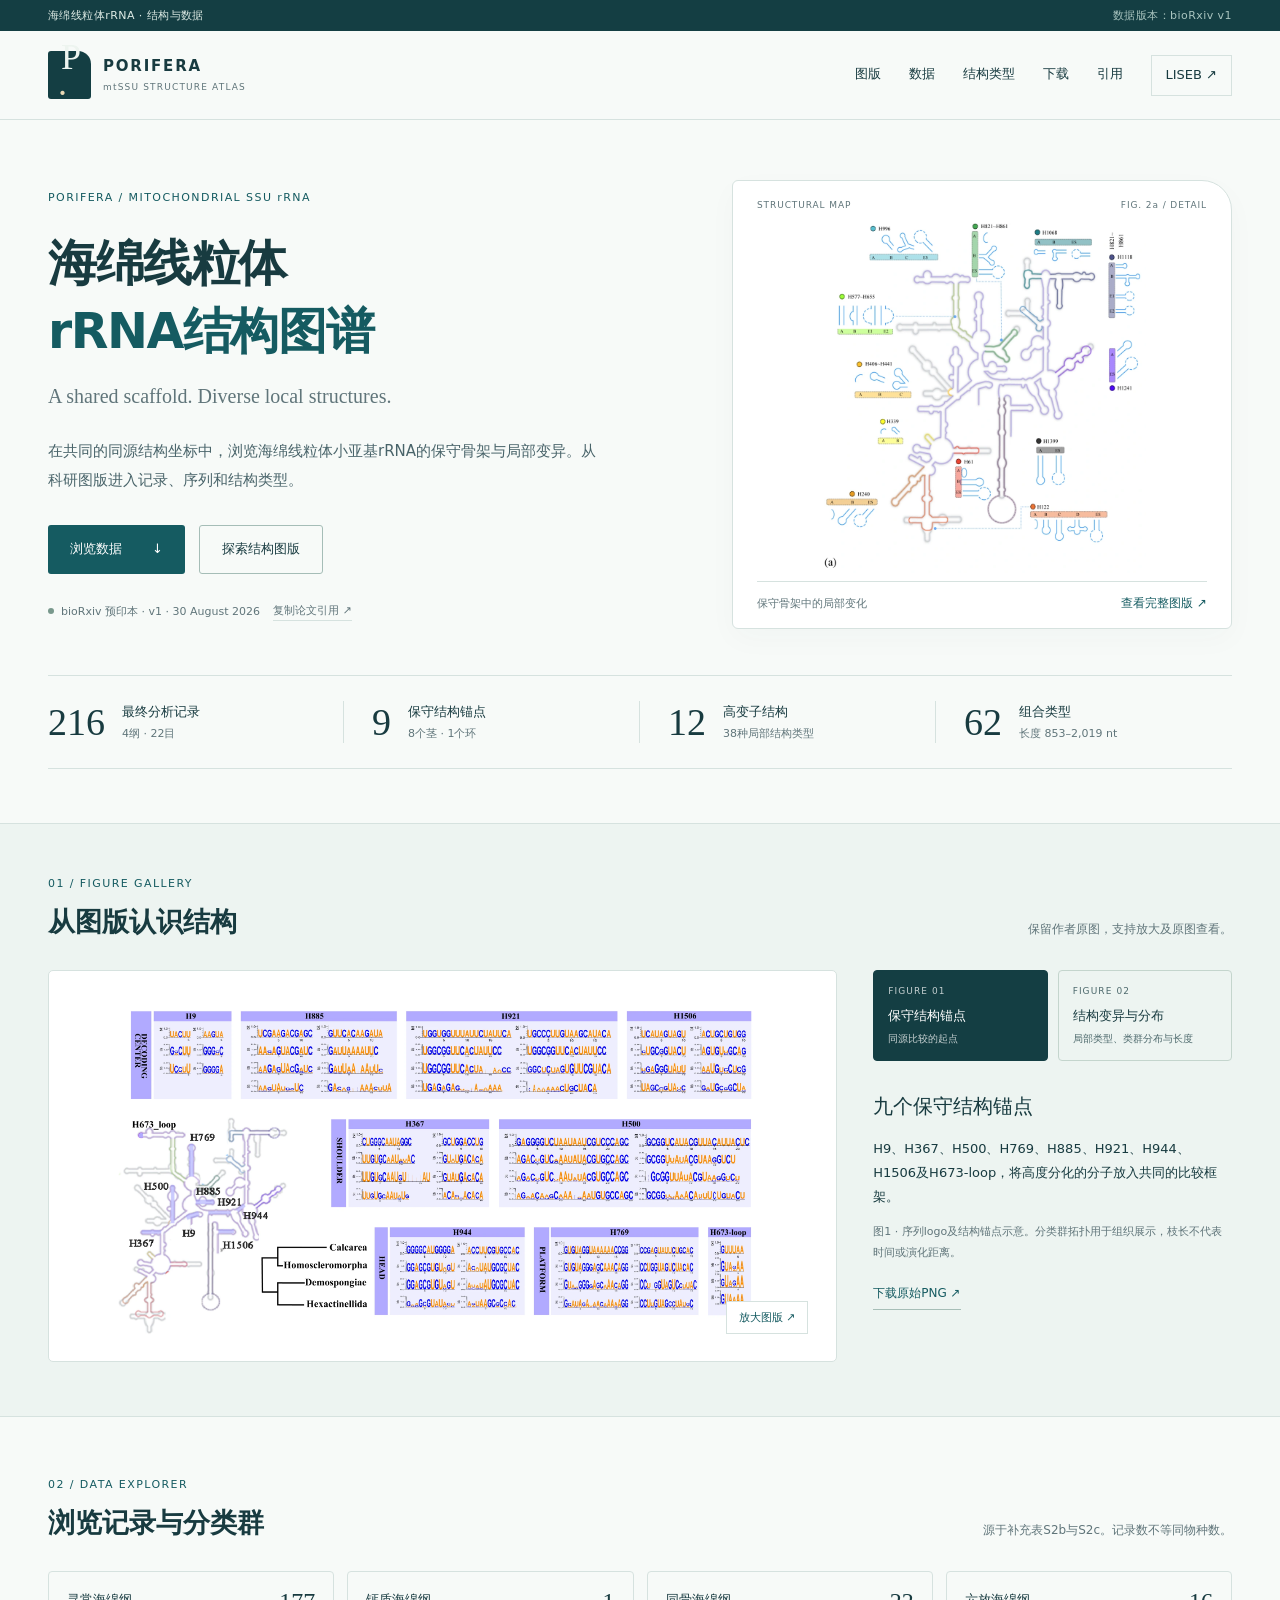
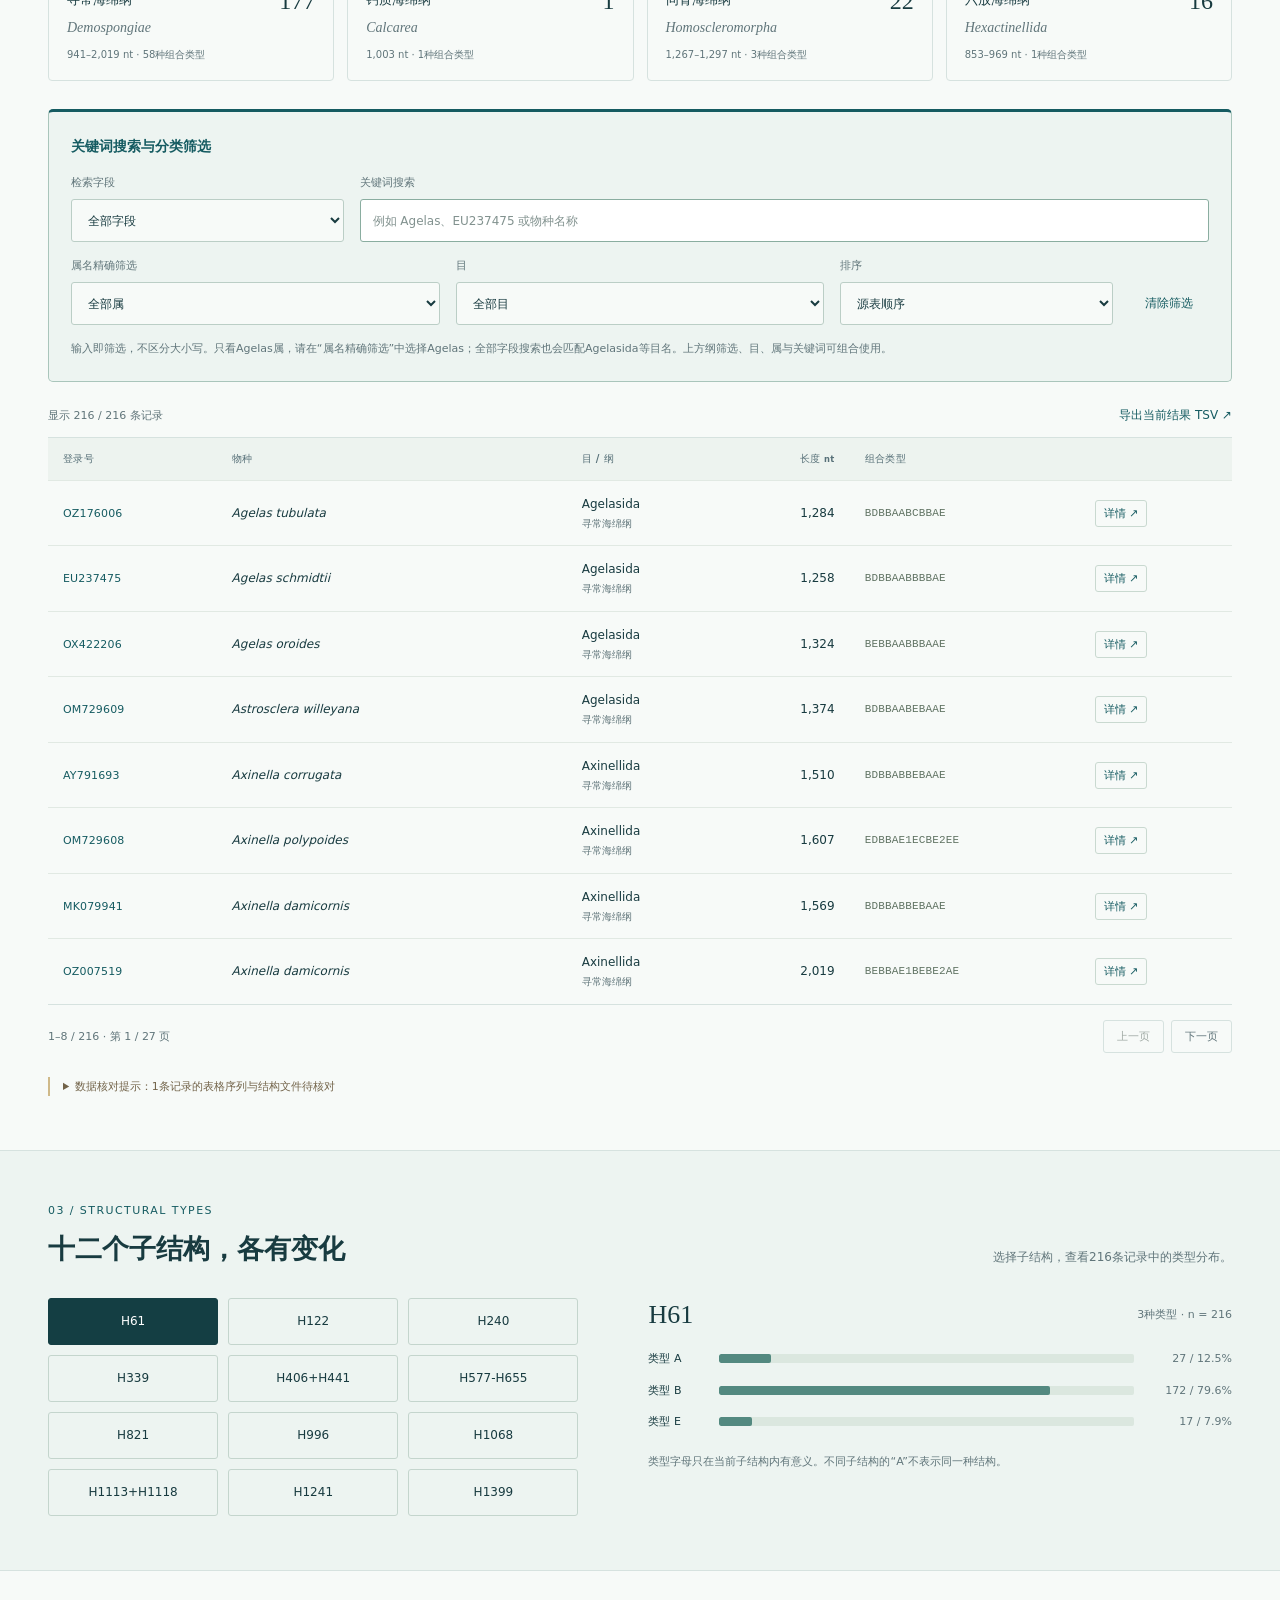
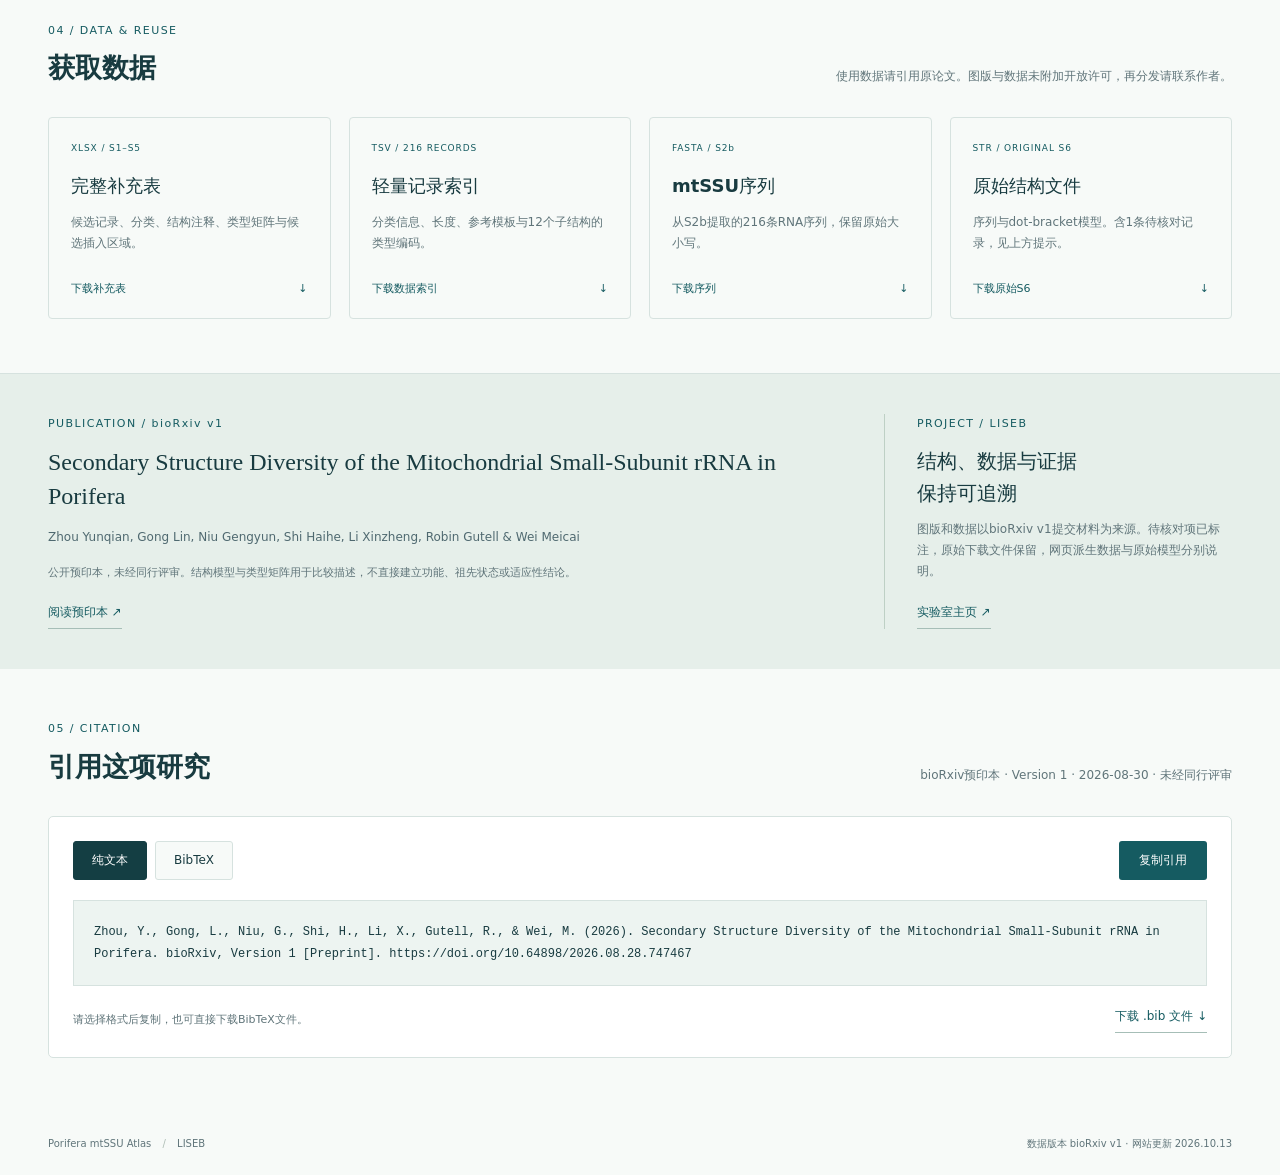
==== index.html @ 652d8f93 "Improve taxonomic search and add copyable preprint citations" ====
<!doctype html>
<html lang="zh-CN">
<head>
  <meta charset="utf-8">
  <meta name="viewport" content="width=device-width, initial-scale=1">
  <meta name="description" content="海绵线粒体小亚基rRNA结构图谱：科研图版、分类群与序列记录、结构类型矩阵及数据下载。">
  <meta name="theme-color" content="#143e43">
  <title>Porifera mtSSU Atlas · 海绵线粒体rRNA结构图谱</title>
  <link rel="icon" href="favicon.svg" type="image/svg+xml">
  <link rel="stylesheet" href="styles.css?v=20261013-search-citation">
  <script src="data/records.js" defer></script>
  <script src="app.js?v=20261013-search-citation" defer></script>
</head>
<body>
  <a class="skip-link" href="#main">跳至主要内容</a>
  <div class="preview-strip"><span class="wrap">海绵线粒体rRNA · 结构与数据 <span>数据版本：bioRxiv v1</span></span></div>
  <header class="site-header">
    <div class="wrap header-inner">
      <a href="#top" class="brand" aria-label="Porifera mtSSU Atlas 首页"><span class="brand-mark" aria-hidden="true">P<span>·</span></span><span>PORIFERA<span class="brand-sub">mtSSU STRUCTURE ATLAS</span></span></a>
      <nav aria-label="主导航"><a href="#atlas">图版</a><a href="#data">数据</a><a href="#types">结构类型</a><a href="#downloads">下载</a><a href="#citation">引用</a><a class="lab-link" href="https://mitoooool.github.io/" target="_blank" rel="noopener noreferrer">LISEB ↗<span class="sr-only">（新标签页）</span></a></nav>
    </div>
  </header>
  <main id="main">
    <section class="hero wrap" id="top" aria-labelledby="page-title">
      <div class="hero-copy">
        <p class="eyebrow">PORIFERA / MITOCHONDRIAL SSU rRNA</p>
        <h1 id="page-title">海绵线粒体<br><span>rRNA结构图谱</span></h1>
        <p class="hero-english" lang="en">A shared scaffold. Diverse local structures.</p>
        <p class="hero-description">在共同的同源结构坐标中，浏览海绵线粒体小亚基rRNA的保守骨架与局部变异。从科研图版进入记录、序列和结构类型。</p>
        <div class="hero-actions"><a class="button primary" href="#data">浏览数据 <span aria-hidden="true">↓</span></a><a class="button secondary" href="#atlas">探索结构图版</a></div>
        <p class="paper-status"><span class="status-dot" aria-hidden="true"></span> bioRxiv 预印本 · v1 · 30 August 2026 <a href="#citation">复制论文引用 ↗</a></p>
      </div>
      <figure class="hero-figure"><div class="figure-topline"><span>STRUCTURAL MAP</span><span>FIG. 2a / DETAIL</span></div><img src="assets/structure-map.webp" alt="论文图2a的局部：保守骨架周围不同子结构的模式示意" width="900" height="958"><figcaption><span>保守骨架中的局部变化</span><button class="text-button" data-figure="2" type="button">查看完整图版 ↗</button></figcaption></figure>
    </section>
    <div class="wrap stat-strip" aria-label="数据集概览">
      <div><strong>216</strong><span>最终分析记录</span><small>4纲 · 22目</small></div>
      <div><strong>9</strong><span>保守结构锚点</span><small>8个茎 · 1个环</small></div>
      <div><strong>12</strong><span>高变子结构</span><small>38种局部结构类型</small></div>
      <div><strong>62</strong><span>组合类型</span><small>长度 853–2,019 nt</small></div>
    </div>

    <section class="atlas-section section" id="atlas" aria-labelledby="atlas-title">
      <div class="wrap">
        <div class="section-heading"><div><p class="eyebrow">01 / FIGURE GALLERY</p><h2 id="atlas-title">从图版认识结构</h2></div><p>保留作者原图，支持放大及原图查看。</p></div>
        <div class="gallery-layout">
          <div class="gallery-image"><button id="gallery-open" class="image-button" type="button" aria-label="放大当前科研图版"><img id="gallery-image" src="assets/figure-1.webp" alt="图1：四个海绵纲的保守结构锚点和序列logo" loading="lazy"><span class="image-action">放大图版 ↗</span></button></div>
          <aside class="gallery-info" aria-label="图版选择与说明">
            <div class="gallery-tabs" role="group" aria-label="选择图版"><button type="button" data-gallery="1" aria-pressed="true"><span>FIGURE 01</span>保守结构锚点<small>同源比较的起点</small></button><button type="button" data-gallery="2" aria-pressed="false"><span>FIGURE 02</span>结构变异与分布<small>局部类型、类群分布与长度</small></button></div>
            <h3 id="gallery-title">九个保守结构锚点</h3><p id="gallery-description">H9、H367、H500、H769、H885、H921、H944、H1506及H673-loop，将高度分化的分子放入共同的比较框架。</p>
            <p class="quiet" id="gallery-source">图1 · 序列logo及结构锚点示意。分类群拓扑用于组织展示，枝长不代表时间或演化距离。</p>
            <a id="gallery-download" class="text-link" href="assets/figure-1.png" download>下载原始PNG ↗</a>
          </aside>
        </div>
      </div>
    </section>

    <section class="data-section section wrap" id="data" aria-labelledby="data-title">
      <div class="section-heading"><div><p class="eyebrow">02 / DATA EXPLORER</p><h2 id="data-title">浏览记录与分类群</h2></div><p>源于补充表S2b与S2c。记录数不等同物种数。</p></div>
      <div class="class-grid" id="class-grid" role="group" aria-label="按纲筛选"></div>
      <form class="data-controls" id="filters" role="search" aria-label="检索项目记录">
        <p class="filter-heading">关键词搜索与分类筛选</p>
        <label class="query-field"><span>检索字段</span><select id="query-field"><option value="all">全部字段</option><option value="accession">登录号</option><option value="species">物种</option><option value="genus">属</option><option value="family">科</option><option value="order">目</option><option value="class">纲</option><option value="composite">组合类型</option></select></label>
        <label class="search-field"><span>关键词搜索</span><input type="search" id="search" placeholder="例如 Agelas、EU237475 或物种名称" autocomplete="off" maxlength="160" aria-describedby="filter-help"></label>
        <label class="genus-field"><span>属名精确筛选</span><select id="genus"><option value="">全部属</option></select></label>
        <label class="order-field"><span>目</span><select id="order"><option value="">全部目</option></select></label>
        <label class="sort-field"><span>排序</span><select id="sort"><option value="default">源表顺序</option><option value="length-up">长度从短到长</option><option value="length-down">长度从长到短</option><option value="species">物种名称</option></select></label>
        <button class="reset-button" type="reset">清除筛选</button>
        <p class="filter-help" id="filter-help">输入即筛选，不区分大小写。只看Agelas属，请在“属名精确筛选”中选择Agelas；全部字段搜索也会匹配Agelasida等目名。上方纲筛选、目、属与关键词可组合使用。</p>
      </form>
      <div class="table-topline"><p id="result-count" role="status" aria-live="polite">正在载入216条记录…</p><button id="export-filtered" class="text-button" type="button">导出当前结果 TSV ↗</button></div>
      <div class="table-scroll" tabindex="0" aria-label="记录表，窄屏可横向滚动"><table><caption class="sr-only">最终分析数据的登录号、物种、分类群、长度及组合类型</caption><thead><tr><th scope="col">登录号</th><th scope="col">物种</th><th scope="col">目 / 纲</th><th scope="col" class="numeric">长度 <small>nt</small></th><th scope="col">组合类型</th><th scope="col"><span class="sr-only">记录详情</span></th></tr></thead><tbody id="record-rows"></tbody></table></div>
      <div class="pagination"><span id="page-info"></span><div><button type="button" id="previous">上一页</button><button type="button" id="next">下一页</button></div></div>
      <details class="data-note"><summary>数据核对提示：1条记录的表格序列与结构文件待核对</summary><p>JX978470在S2b中为1,003 nt，但S6结构文件对应序列为1,277 nt。本站保留原始来源，不自动替换；该记录的配对展示与单条结构导出暂不可用。其余215条序列在忽略字母大小写后匹配。</p></details>
      <noscript><p>记录浏览需要JavaScript。您仍可在下方下载完整补充表。</p></noscript>
    </section>

    <section class="types-section section" id="types" aria-labelledby="types-title"><div class="wrap">
      <div class="section-heading"><div><p class="eyebrow">03 / STRUCTURAL TYPES</p><h2 id="types-title">十二个子结构，各有变化</h2></div><p>选择子结构，查看216条记录中的类型分布。</p></div>
      <div class="type-layout"><div class="segment-grid" id="segment-grid" role="group" aria-label="选择高变子结构"></div><div class="type-detail"><div class="type-title-row"><h3 id="segment-title">H61</h3><span id="segment-count"></span></div><div id="type-bars"></div><p class="quiet">类型字母只在当前子结构内有意义。不同子结构的“A”不表示同一种结构。</p></div></div>
    </div></section>

    <section class="downloads-section section wrap" id="downloads" aria-labelledby="downloads-title">
      <div class="section-heading"><div><p class="eyebrow">04 / DATA &amp; REUSE</p><h2 id="downloads-title">获取数据</h2></div><p>使用数据请引用原论文。图版与数据未附加开放许可，再分发请联系作者。</p></div>
      <div class="download-grid">
        <a class="download-card" href="data/supplementary-tables.xlsx" download><span class="file-tag">XLSX / S1–S5</span><h3>完整补充表</h3><p>候选记录、分类、结构注释、类型矩阵与候选插入区域。</p><span class="download-action">下载补充表 <span aria-hidden="true">↓</span></span></a>
        <a class="download-card" href="data/records.tsv" download><span class="file-tag">TSV / 216 RECORDS</span><h3>轻量记录索引</h3><p>分类信息、长度、参考模板与12个子结构的类型编码。</p><span class="download-action">下载数据索引 <span aria-hidden="true">↓</span></span></a>
        <a class="download-card" href="data/sequences.fasta" download><span class="file-tag">FASTA / S2b</span><h3>mtSSU序列</h3><p>从S2b提取的216条RNA序列，保留原始大小写。</p><span class="download-action">下载序列 <span aria-hidden="true">↓</span></span></a>
        <a class="download-card" href="data/structures.str" download><span class="file-tag">STR / ORIGINAL S6</span><h3>原始结构文件</h3><p>序列与dot-bracket模型。含1条待核对记录，见上方提示。</p><span class="download-action">下载原始S6 <span aria-hidden="true">↓</span></span></a>
      </div>
    </section>

    <section class="publication-section" id="publication" aria-labelledby="publication-title"><div class="wrap publication-layout"><div><p class="eyebrow">PUBLICATION / bioRxiv v1</p><h2 id="publication-title" lang="en">Secondary Structure Diversity of the Mitochondrial Small-Subunit rRNA in Porifera</h2><p class="authors" lang="en">Zhou Yunqian, Gong Lin, Niu Gengyun, Shi Haihe, Li Xinzheng, Robin Gutell &amp; Wei Meicai</p><p class="quiet">公开预印本，未经同行评审。结构模型与类型矩阵用于比较描述，不直接建立功能、祖先状态或适应性结论。</p><a class="text-link" href="https://doi.org/10.64898/2026.08.28.747467" target="_blank" rel="noopener noreferrer">阅读预印本 ↗<span class="sr-only">（新标签页）</span></a></div><aside><p class="eyebrow">PROJECT / LISEB</p><h3>结构、数据与证据<br>保持可追溯</h3><p>图版和数据以bioRxiv v1提交材料为来源。待核对项已标注，原始下载文件保留，网页派生数据与原始模型分别说明。</p><a class="text-link" href="https://mitoooool.github.io/" target="_blank" rel="noopener noreferrer">实验室主页 ↗<span class="sr-only">（新标签页）</span></a></aside></div></section>
    <section class="citation-section section wrap" id="citation" aria-labelledby="citation-title">
      <div class="section-heading"><div><p class="eyebrow">05 / CITATION</p><h2 id="citation-title">引用这项研究</h2></div><p>bioRxiv预印本 · Version 1 · 2026-08-30 · 未经同行评审</p></div>
      <div class="citation-card">
        <div class="citation-toolbar"><div class="citation-formats" role="group" aria-label="引用格式"><button type="button" data-citation-format="text" aria-pressed="true">纯文本</button><button type="button" data-citation-format="bibtex" aria-pressed="false">BibTeX</button></div><button class="button primary" id="copy-citation" type="button">复制引用</button></div>
        <pre id="citation-text" tabindex="0" aria-label="当前引用文本，支持选择复制">Zhou, Y., Gong, L., Niu, G., Shi, H., Li, X., Gutell, R., &amp; Wei, M. (2026). Secondary Structure Diversity of the Mitochondrial Small-Subunit rRNA in Porifera. bioRxiv, Version 1 [Preprint]. https://doi.org/10.64898/2026.08.28.747467</pre>
        <template id="citation-bibtex">@article{Zhou2026PoriferaMtSSU,
  author = {Zhou, Yunqian and Gong, Lin and Niu, Gengyun and Shi, Haihe and Li, Xinzheng and Gutell, Robin and Wei, Meicai},
  title = {Secondary Structure Diversity of the Mitochondrial Small-Subunit {rRNA} in {Porifera}},
  journal = {bioRxiv},
  year = {2026},
  doi = {10.64898/2026.08.28.747467},
  url = {https://doi.org/10.64898/2026.08.28.747467},
  note = {Version 1; posted 30 August 2026; preprint, not peer reviewed}
}</template>
        <div class="citation-bottom"><p id="citation-status" role="status" aria-live="polite">请选择格式后复制，也可直接下载BibTeX文件。</p><a class="text-link" href="data/porifera-mtssu-v1.bib" download>下载 .bib 文件 ↓</a></div>
      </div>
    </section>
  </main>
  <footer class="wrap footer"><span>Porifera mtSSU Atlas <span class="footer-divider">/</span> LISEB</span><span>数据版本 bioRxiv v1 · 网站更新 2026.10.13</span></footer>

  <dialog id="figure-dialog" class="figure-dialog" aria-labelledby="figure-modal-title"><div class="modal-toolbar"><h2 id="figure-modal-title">科研图版</h2><div class="zoom-controls"><button type="button" id="zoom-out" aria-label="缩小图版">−</button><output id="zoom-label">100%</output><button type="button" id="zoom-in" aria-label="放大图版">＋</button><button type="button" id="zoom-reset">适应窗口</button></div><button type="button" class="close-button" data-close="figure-dialog" aria-label="关闭图版">×</button></div><div class="zoom-viewport" id="zoom-viewport"><img id="modal-figure" src="assets/figure-1.png" alt="当前科研图版"></div><p class="modal-footnote">可放大并滚动查看细节；按Esc关闭。</p></dialog>
  <dialog id="record-dialog" class="record-dialog" aria-labelledby="record-title"><div class="modal-toolbar"><div><p class="eyebrow" id="record-accession"></p><h2 id="record-title"></h2></div><button type="button" class="close-button" data-close="record-dialog" aria-label="关闭记录">×</button></div><div class="record-content" id="record-content"></div></dialog>
</body>
</html>
---- styles.css ----
:root{--paper:#f7faf8;--ink:#183b40;--muted:#60757a;--line:#d6e2df;--teal:#155b61;--deep:#143e43;--soft:#edf4f1;--mint:#d6ebe3;--warm:#e9d8b5;--purple:#71699b;--serif:Georgia,"Times New Roman",serif;--sans:system-ui,-apple-system,"Segoe UI","Microsoft YaHei",sans-serif}
*{box-sizing:border-box}html{scroll-behavior:smooth;scroll-padding-top:100px}body{margin:0;background:var(--paper);color:var(--ink);font:15px/1.75 var(--sans)}a{color:inherit;text-decoration:none}button,input,select{font:inherit}button,a,input,select,summary{touch-action:manipulation}button{cursor:pointer}img{display:block;max-width:100%}h1,h2,h3,p,figure{margin:0}button{color:inherit}a:focus-visible,button:focus-visible,input:focus-visible,select:focus-visible,summary:focus-visible,[tabindex]:focus-visible{outline:3px solid #b38c40;outline-offset:4px}.wrap{width:calc(100% - 96px);max-width:1240px;margin-inline:auto}.sr-only{position:absolute;width:1px;height:1px;padding:0;overflow:hidden;clip:rect(0,0,0,0);white-space:nowrap;border:0}.skip-link{position:fixed;left:16px;top:-90px;background:var(--deep);color:white;padding:12px 20px;z-index:100}.skip-link:focus{top:10px}.preview-strip{background:var(--deep);color:#deebe5;font-size:11px;letter-spacing:.04em;padding-block:6px}.preview-strip>.wrap{display:flex;justify-content:space-between}.preview-strip span span{color:#a9c4bf}.site-header{border-bottom:1px solid var(--line);background:rgba(247,250,248,.97);position:sticky;top:0;z-index:10}.header-inner{min-height:88px;display:flex;align-items:center;justify-content:space-between;gap:30px}.brand{display:flex;align-items:center;gap:12px;font-weight:650;letter-spacing:.12em;line-height:1.25}.brand-mark{background:var(--deep);color:#edf4ef;width:43px;height:48px;display:grid;place-content:center;font:36px/1 var(--serif);border-radius:3px 13px 3px 3px;letter-spacing:-.08em}.brand-mark span{color:var(--warm);margin-left:-3px}.brand-sub{display:block;font-size:9px;font-weight:400;letter-spacing:.13em;color:var(--muted);margin-top:6px}nav{display:flex;align-items:center;gap:28px;font-size:13px}nav a{padding-block:9px;border-bottom:1px solid transparent}nav a:hover{border-color:var(--teal)}nav .lab-link{border:1px solid var(--line);padding:8px 14px}.eyebrow{font-size:11px;letter-spacing:.13em;color:var(--teal);font-weight:500}.hero{display:grid;grid-template-columns:1.2fr 1fr;gap:84px;align-items:center;padding-block:60px 46px}.hero-copy>.eyebrow{margin-bottom:23px}.hero h1{font-size:49px;letter-spacing:-.03em;line-height:1.38;font-weight:650}.hero h1 span{color:var(--teal)}.hero-english{font:20px/1.4 var(--serif);color:var(--muted);margin-top:16px}.hero-description{max-width:550px;margin-top:27px;font-size:15px;line-height:1.95;color:#49646a}.hero-actions{display:flex;gap:14px;flex-wrap:wrap;margin-top:30px}.button{display:inline-flex;align-items:center;justify-content:space-between;gap:30px;min-height:49px;padding:10px 22px;font-size:13px;border-radius:3px}.primary{background:var(--teal);color:white}.primary:hover{background:var(--deep)}.secondary{border:1px solid #a5bdb7}.secondary:hover{background:var(--soft)}.paper-status{display:flex;align-items:center;gap:7px;flex-wrap:wrap;font-size:11px;color:var(--muted);margin-top:27px}.paper-status a{margin-left:6px;border-bottom:1px solid var(--line)}.status-dot{height:6px;width:6px;border-radius:50%;background:#78988c}.hero-figure{background:#fff;border:1px solid var(--line);border-radius:6px 30px 6px 6px;padding:17px 24px 15px;box-shadow:0 10px 30px #17434507}.figure-topline{display:flex;justify-content:space-between;font-size:9px;letter-spacing:.1em;color:var(--muted)}.hero-figure img{width:100%;height:350px;object-fit:contain;margin-top:9px}.hero-figure figcaption{display:flex;justify-content:space-between;gap:12px;align-items:center;border-top:1px solid var(--line);margin-top:8px;padding-top:12px;font-size:11px;color:var(--muted)}.text-button{padding:0;background:none;border:0;color:var(--teal);font-size:12px;line-height:1.6;text-align:left}.text-button:hover{text-decoration:underline}.stat-strip{display:grid;grid-template-columns:repeat(4,1fr);border-top:1px solid var(--line);border-bottom:1px solid var(--line);padding-block:25px;margin-bottom:54px}.stat-strip>div{padding-left:28px;border-right:1px solid var(--line);display:grid;grid-template-columns:auto 1fr;column-gap:17px;align-items:center}.stat-strip>div:first-child{padding-left:0}.stat-strip>div:last-child{border:0}.stat-strip strong{grid-row:1/3;font:38px/1 var(--serif)}.stat-strip span{font-size:13px}.stat-strip small{font-size:11px;color:var(--muted)}.section{padding-block:50px 54px}.section-heading{display:flex;justify-content:space-between;align-items:flex-end;gap:28px;margin-bottom:30px}.section-heading h2{font-size:27px;font-weight:600;line-height:1.4;margin-top:9px}.section-heading>p{font-size:12px;color:var(--muted);max-width:400px}.atlas-section{background:var(--soft);border-block:1px solid var(--line)}.gallery-layout{display:grid;grid-template-columns:2.2fr 1fr;gap:36px;align-items:start}.gallery-image{background:#fff;border:1px solid var(--line);border-radius:5px;padding:20px}.image-button{display:block;width:100%;position:relative;background:white;border:0;padding:0}.image-button img{width:100%;height:350px;object-fit:contain}.image-action{position:absolute;bottom:7px;right:8px;background:#fff;border:1px solid var(--line);font-size:11px;padding:6px 12px;color:var(--teal)}.gallery-tabs{display:grid;grid-template-columns:1fr 1fr;gap:10px}.gallery-tabs button{background:transparent;border:1px solid #c4d5cd;padding:14px;text-align:left;font-size:13px;line-height:1.5;border-radius:4px}.gallery-tabs button[aria-pressed=true]{background:var(--deep);border-color:var(--deep);color:white}.gallery-tabs span{display:block;font-size:9px;letter-spacing:.12em;margin-bottom:7px;opacity:.75}.gallery-tabs small{display:block;font-size:10px;margin-top:6px;opacity:.75}.gallery-info h3{font-size:20px;font-weight:550;margin-top:28px}.gallery-info>p{font-size:13px;margin-top:13px;line-height:1.85}.quiet{color:var(--muted);font-size:12px}.gallery-info>p.quiet{font-size:11px}.text-link{display:inline-block;color:var(--teal);font-size:12px;margin-top:20px;border-bottom:1px solid #a6beb7;padding-bottom:5px}.data-section{padding-top:58px}.class-grid{display:grid;grid-template-columns:repeat(4,1fr);gap:13px;margin-bottom:28px}.class-card{background:transparent;border:1px solid var(--line);border-radius:4px;display:grid;grid-template-columns:1fr auto;padding:17px 18px;text-align:left;column-gap:10px}.class-card .class-en{grid-column:1/3;color:var(--muted);font:italic 14px/1.4 var(--serif);margin-top:5px}.class-card .class-name{font-size:13px;font-weight:550}.class-card .class-count{font:24px/1 var(--serif)}.class-card .class-range{grid-column:1/3;font-size:10px;margin-top:8px;color:var(--muted)}.class-card[aria-pressed=true]{border-color:var(--teal);background:var(--soft);box-shadow:inset 0 3px var(--teal)}.class-card:hover{border-color:#789f95}.data-controls{display:grid;grid-template-columns:2.4fr 1.3fr 1.2fr auto;gap:14px;align-items:end;margin-top:20px}.data-controls label{display:block;min-width:0}.data-controls label>span{display:block;font-size:11px;color:var(--muted);margin-bottom:7px}.data-controls input,.data-controls select{width:100%;height:43px;border:1px solid #bbcec6;border-radius:3px;background:var(--paper);padding:7px 12px;font-size:12px;color:var(--ink)}input::placeholder{color:#82928f}.reset-button{height:43px;background:transparent;border:0;font-size:12px;color:var(--teal);padding-inline:12px}.table-topline{display:flex;align-items:center;justify-content:space-between;gap:15px;font-size:11px;margin-block:24px 12px;color:var(--muted)}.table-scroll{overflow-x:auto;border-top:1px solid var(--line);border-bottom:1px solid var(--line)}table{width:100%;border-collapse:collapse;text-align:left;min-width:850px;font-size:12px}thead{background:#edf3ef}th{font-size:10px;letter-spacing:.03em;color:#577078;font-weight:550;padding:12px 15px;white-space:nowrap}td{padding:13px 15px;border-top:1px solid #e1e9e3;vertical-align:middle}td.species{min-width:190px;font-style:italic;color:var(--ink)}td small{display:block;font-size:10px;color:var(--muted)}.accession{font-size:11px;letter-spacing:.015em;color:var(--teal)}.numeric{text-align:right}.composite{font:11px/1.4 Consolas,monospace;letter-spacing:.015em;color:#607363}.record-button{background:transparent;border:1px solid #c9d9d0;border-radius:3px;padding:3px 8px;white-space:nowrap;font-size:11px;color:var(--teal)}tbody tr:hover{background:#f0f5f1}.qc-flag{color:#85672d;font-size:9px;margin-top:3px}.pagination{display:flex;justify-content:space-between;align-items:center;gap:15px;font-size:11px;color:var(--muted);margin-top:15px}.pagination button{background:transparent;border:1px solid var(--line);padding:6px 13px;font-size:11px;border-radius:3px;margin-left:7px}.pagination button:disabled{color:#a0aaa4;cursor:default}.data-note{margin-top:24px;color:#726349;font-size:11px;border-left:2px solid #cfb989;padding-left:13px}.data-note summary{cursor:pointer}.data-note p{color:var(--muted);font-size:11px;line-height:1.8;margin-top:7px;max-width:970px}.types-section{background:var(--soft);border-block:1px solid var(--line)}.type-layout{display:grid;grid-template-columns:1fr 1.1fr;gap:70px}.segment-grid{display:grid;grid-template-columns:repeat(3,1fr);gap:10px;align-content:start}.segment-grid button{background:transparent;border:1px solid #c4d5cd;border-radius:3px;padding:12px 8px;font-size:12px}.segment-grid button[aria-pressed=true]{background:var(--deep);color:white;border-color:var(--deep)}.type-title-row{display:flex;justify-content:space-between;align-items:center;margin-bottom:18px;gap:20px}.type-title-row h3{font:26px/1.3 var(--serif)}.type-title-row>span{font-size:11px;color:var(--muted)}.type-bar{display:grid;grid-template-columns:30px 1fr 80px;gap:13px;align-items:center;margin-bottom:12px;font-size:11px}.type-track{height:9px;background:#dbe7df;border-radius:2px;overflow:hidden}.type-track>span{height:100%;display:block;background:#538980;border-radius:2px}.type-value{text-align:right;font-variant-numeric:tabular-nums;color:var(--muted)}.type-detail>p{margin-top:21px;font-size:11px}.download-grid{display:grid;grid-template-columns:repeat(4,1fr);gap:18px}.download-card{display:flex;flex-direction:column;border:1px solid var(--line);border-radius:4px;padding:23px 22px 20px}.download-card:hover{background:var(--soft);border-color:#8baa9e}.file-tag{font-size:9px;letter-spacing:.1em;color:var(--teal)}.download-card h3{font-size:18px;font-weight:550;line-height:1.4;margin-top:17px}.download-card p{font-size:12px;color:var(--muted);margin-top:13px;flex:1}.download-action{display:flex;justify-content:space-between;gap:10px;margin-top:25px;font-size:11px;color:var(--teal)}.publication-section{background:#e6efea;padding-block:40px;border-top:1px solid var(--line)}.publication-layout{display:grid;grid-template-columns:2.2fr 1fr;gap:70px}.publication-layout h2{font:24px/1.4 var(--serif);margin-top:13px;max-width:810px}.authors{font-size:12px;color:#4f6970;margin-top:14px}.publication-layout .quiet{margin-top:15px;max-width:740px;font-size:11px}.publication-layout aside{border-left:1px solid #bed0c5;padding-left:32px}.publication-layout aside h3{font-size:20px;font-weight:550;line-height:1.6;margin-top:12px}.publication-layout aside>p:not(.eyebrow){font-size:12px;color:var(--muted);margin-top:10px}.footer{display:flex;justify-content:space-between;gap:20px;padding-block:23px;font-size:10px;color:var(--muted)}.footer-divider{margin-inline:8px;color:#aebdb5}
dialog{border:1px solid var(--line);border-radius:7px;background:var(--paper);color:var(--ink);padding:0;box-shadow:0 30px 90px #102d3670;max-height:92dvh}dialog::backdrop{background:#0f2b35b0}dialog[open]{display:flex;flex-direction:column}.figure-dialog{width:calc(100% - 64px);max-width:1450px}.record-dialog{width:calc(100% - 42px);max-width:850px}.modal-toolbar{display:flex;justify-content:space-between;align-items:center;gap:20px;padding:16px 22px;border-bottom:1px solid var(--line);flex-shrink:0}.modal-toolbar h2{font-size:18px;line-height:1.4;font-weight:550}.modal-toolbar .eyebrow{font-size:10px;margin-bottom:5px}.close-button{width:33px;height:33px;background:transparent;border:1px solid var(--line);border-radius:3px;font:25px/1 var(--sans);flex-shrink:0}.zoom-controls{display:flex;align-items:center;gap:9px;font-size:11px}.zoom-controls button{background:transparent;border:1px solid var(--line);padding:3px 10px;border-radius:3px}.zoom-controls output{min-width:38px;text-align:center}.zoom-viewport{overflow:auto;flex:1;min-height:0;background:#fff}.zoom-viewport img{max-width:none;width:100%;height:auto}.modal-footnote{font-size:10px;padding:10px 22px;border-top:1px solid var(--line);flex-shrink:0;color:var(--muted)}.record-content{padding:24px;overflow-y:auto}.record-meta{display:grid;grid-template-columns:repeat(3,1fr);gap:16px;font-size:12px;margin-bottom:25px}.record-meta dt{font-size:10px;color:var(--muted)}.record-meta dd{margin:3px 0 0;overflow-wrap:anywhere}.record-content h3{font-size:14px;font-weight:550;margin-top:22px;margin-bottom:10px}.record-content pre{font:11px/1.65 Consolas,monospace;white-space:pre-wrap;overflow-wrap:anywhere;padding:15px;background:var(--soft);border:1px solid var(--line);max-height:145px;overflow:auto}.record-type-grid{display:grid;grid-template-columns:repeat(4,1fr);gap:8px}.record-type-grid>div{font-size:11px;background:var(--soft);padding:9px 11px;display:flex;justify-content:space-between;gap:7px}.record-type-grid strong{font-weight:550;color:var(--teal)}.record-action-row{display:flex;gap:14px;flex-wrap:wrap;margin-top:20px}.record-action-row button{background:transparent;border:1px solid #bdd0c7;padding:8px 13px;font-size:11px;border-radius:3px}.record-warning{border-left:2px solid #b29358;padding-left:12px;color:#82612d;font-size:12px;margin-top:20px}.pair-map{width:100%;height:220px;background:#fff;border:1px solid var(--line)}
@media(max-width:1100px){.wrap{width:calc(100% - 64px)}.hero{gap:42px}.hero h1{font-size:42px}.stat-strip>div{padding-left:15px;column-gap:11px}.stat-strip strong{font-size:32px}.gallery-layout{grid-template-columns:1.8fr 1fr;gap:25px}.gallery-image{padding:13px}.gallery-tabs{grid-template-columns:1fr}.gallery-tabs button{padding:10px}.gallery-tabs small{display:none}.gallery-info h3{margin-top:18px}.class-card{padding:14px 12px}.download-grid{gap:12px}.download-card{padding:20px 16px}.type-layout{gap:35px}.publication-layout{gap:35px}}
@media(max-width:800px){.wrap{width:calc(100% - 42px)}.header-inner{min-height:78px;gap:20px}nav{gap:16px;font-size:12px}nav .lab-link{display:none}.hero{grid-template-columns:1fr 1fr;gap:26px;padding-block:40px}.hero h1{font-size:34px}.hero-english{font-size:17px}.hero-description{font-size:13px;margin-top:20px}.hero-actions{gap:9px}.button{padding:9px 14px;gap:15px;font-size:12px}.hero-figure{padding:14px}.hero-figure img{height:310px}.figure-topline{font-size:8px}.hero-figure figcaption{flex-wrap:wrap;font-size:10px}.stat-strip{grid-template-columns:repeat(2,1fr);gap:23px;margin-bottom:35px}.stat-strip>div{padding-left:0;border:0}.stat-strip strong{font-size:34px}.section-heading{align-items:flex-start;flex-direction:column;gap:12px;margin-bottom:23px}.section-heading h2{font-size:25px}.section{padding-block:35px}.gallery-layout{grid-template-columns:1fr}.gallery-image{padding:15px}.image-button img{height:340px}.gallery-tabs{grid-template-columns:1fr 1fr}.gallery-tabs small{display:block}.gallery-info h3{font-size:19px}.class-grid{grid-template-columns:repeat(2,1fr)}.data-controls{grid-template-columns:1fr 1fr}.search-field{grid-column:1/3}.reset-button{height:32px;grid-column:1/3;justify-self:start;padding:0}.type-layout{grid-template-columns:1fr;gap:28px}.segment-grid{grid-template-columns:repeat(4,1fr)}.download-grid{grid-template-columns:repeat(2,1fr)}.publication-layout{grid-template-columns:1fr;gap:30px}.publication-layout aside{border-left:0;border-top:1px solid #bed0c5;padding:22px 0 0}.publication-layout aside h3 br{display:none}.footer{font-size:9px}.figure-dialog{width:calc(100% - 24px)}.modal-toolbar{padding:13px;gap:10px}.modal-toolbar h2{font-size:15px}.zoom-controls{gap:5px}.zoom-controls button{padding:3px 6px}.record-meta{grid-template-columns:repeat(2,1fr)}.record-type-grid{grid-template-columns:repeat(3,1fr)}}
@media(max-width:550px){.wrap{width:calc(100% - 36px)}.preview-strip>.wrap{display:block;font-size:10px}.preview-strip span span{display:none}.header-inner{min-height:73px;gap:15px}.brand{font-size:13px;gap:9px}.brand-mark{height:39px;width:33px;font-size:30px}.brand-sub{font-size:7px}.header-inner nav{gap:12px;font-size:11px}.header-inner nav a[href="#types"]{display:none}.hero{grid-template-columns:1fr;gap:30px;padding-block:33px}.hero-copy>.eyebrow{margin-bottom:17px;font-size:9px}.hero h1{font-size:39px}.hero-description{max-width:440px;font-size:14px}.hero-english{font-size:18px}.hero-actions{margin-top:22px}.paper-status{font-size:10px;margin-top:20px}.hero-figure{padding:14px 20px}.hero-figure img{height:340px}.figure-topline{font-size:9px}.hero-figure figcaption{flex-wrap:nowrap;font-size:10px}.stat-strip{gap:23px 12px;margin-bottom:32px;padding-block:23px}.stat-strip>div{column-gap:10px}.stat-strip strong{font-size:32px}.stat-strip span{font-size:11px}.stat-strip small{font-size:9px}.section-heading h2{font-size:24px}.eyebrow{font-size:10px}.image-button img{height:230px}.image-action{font-size:9px;bottom:2px;right:2px;padding:4px 8px}.gallery-tabs button{font-size:12px}.gallery-tabs small{font-size:10px}.gallery-info>p{font-size:12px}.class-card .class-name{font-size:12px}.class-card .class-en{font-size:13px}.class-card .class-count{font-size:23px}.class-card .class-range{font-size:9px}.class-grid{gap:10px;margin-bottom:20px}.table-topline{align-items:flex-start;font-size:10px}.table-topline .text-button{font-size:10px;text-align:right}.data-controls input,.data-controls select{font-size:11px}.segment-grid{grid-template-columns:repeat(3,1fr);gap:8px}.segment-grid button{font-size:10px;padding:11px 4px}.download-grid{gap:10px}.download-card{padding:18px 13px}.download-card h3{font-size:16px}.download-card p{font-size:11px}.file-tag{font-size:8px}.download-action{font-size:10px;margin-top:20px}.publication-layout h2{font-size:21px}.publication-layout .authors{font-size:11px}.footer{display:block}.footer>span{display:block}.footer>span+span{margin-top:4px}.modal-toolbar{flex-wrap:wrap}.figure-dialog .modal-toolbar h2{flex:1}.figure-dialog .close-button{order:1}.zoom-controls{order:2;width:100%;justify-content:center}.record-content{padding:18px}.record-type-grid{grid-template-columns:repeat(2,1fr)}.record-meta{font-size:11px}.record-dialog{width:calc(100% - 24px)}.pair-map{height:185px}}
.type-bar{grid-template-columns:58px 1fr 85px}.type-bar>span:first-child{white-space:nowrap}.record-action-row{display:flex;gap:14px;flex-wrap:wrap;margin-top:20px}.record-action-row button{background:transparent;border:1px solid #bdd0c7;padding:8px 13px;font-size:11px;border-radius:3px}
.table-scroll{position:relative}
.data-controls{grid-template-columns:repeat(12,minmax(0,1fr));padding:22px;border:1px solid #a9c5bb;border-top:3px solid var(--teal);border-radius:5px;background:#edf4f1;gap:14px 16px}
.filter-heading{grid-column:1/-1;font-size:14px;font-weight:600;color:var(--teal)}
.data-controls .query-field{grid-column:span 3}.data-controls .search-field{grid-column:span 9}
.data-controls .genus-field,.data-controls .order-field{grid-column:span 4}.data-controls .sort-field{grid-column:span 3}.data-controls .reset-button{grid-column:span 1;padding-inline:0;white-space:nowrap;justify-self:stretch}
.data-controls input{background:#fff;border-color:#8aada0}.filter-help{grid-column:1/-1;color:var(--muted);font-size:11px;line-height:1.8}
.citation-card{border:1px solid var(--line);border-radius:5px;background:#fff;padding:24px}
.citation-toolbar,.citation-bottom{display:flex;align-items:center;justify-content:space-between;gap:20px;flex-wrap:wrap}
.citation-formats{display:flex;gap:8px}.citation-formats button{padding:8px 18px;border:1px solid var(--line);background:var(--paper);border-radius:3px;font-size:12px}.citation-formats button[aria-pressed=true]{background:var(--deep);color:white;border-color:var(--deep)}
.citation-toolbar .button{border:0;font-size:12px;min-height:39px;padding:8px 20px}
#citation-text{white-space:pre-wrap;overflow-wrap:anywhere;max-height:360px;overflow:auto;background:var(--soft);padding:20px;margin:20px 0;font:12px/1.85 Consolas,monospace;color:var(--ink);border:1px solid var(--line)}
.citation-bottom p{color:var(--muted);font-size:11px;flex:1;min-width:180px}.citation-bottom .text-link{margin-top:0;white-space:nowrap}
@media(max-width:800px){.data-controls .query-field{grid-column:span 4}.data-controls .search-field{grid-column:span 8}.data-controls .genus-field,.data-controls .order-field,.data-controls .sort-field{grid-column:span 4}.data-controls .reset-button{grid-column:1/-1;justify-self:start;min-height:32px}.header-inner nav{gap:13px}}
@media(max-width:550px){.data-controls{padding:16px;gap:12px}.data-controls .query-field,.data-controls .search-field{grid-column:1/-1}.data-controls .genus-field,.data-controls .order-field{grid-column:span 6}.data-controls .sort-field{grid-column:span 8}.data-controls .reset-button{grid-column:span 4;justify-self:stretch;min-height:43px}.citation-card{padding:16px}.citation-toolbar{gap:12px}.citation-formats{gap:5px}.citation-formats button{padding:8px 12px}.citation-toolbar .button{padding:8px 14px}#citation-text{padding:14px;font-size:11px}.header-inner{flex-wrap:wrap;gap:10px;padding-block:12px}.header-inner nav{gap:13px;margin-left:auto}}
@media(prefers-reduced-motion:reduce){html{scroll-behavior:auto}}
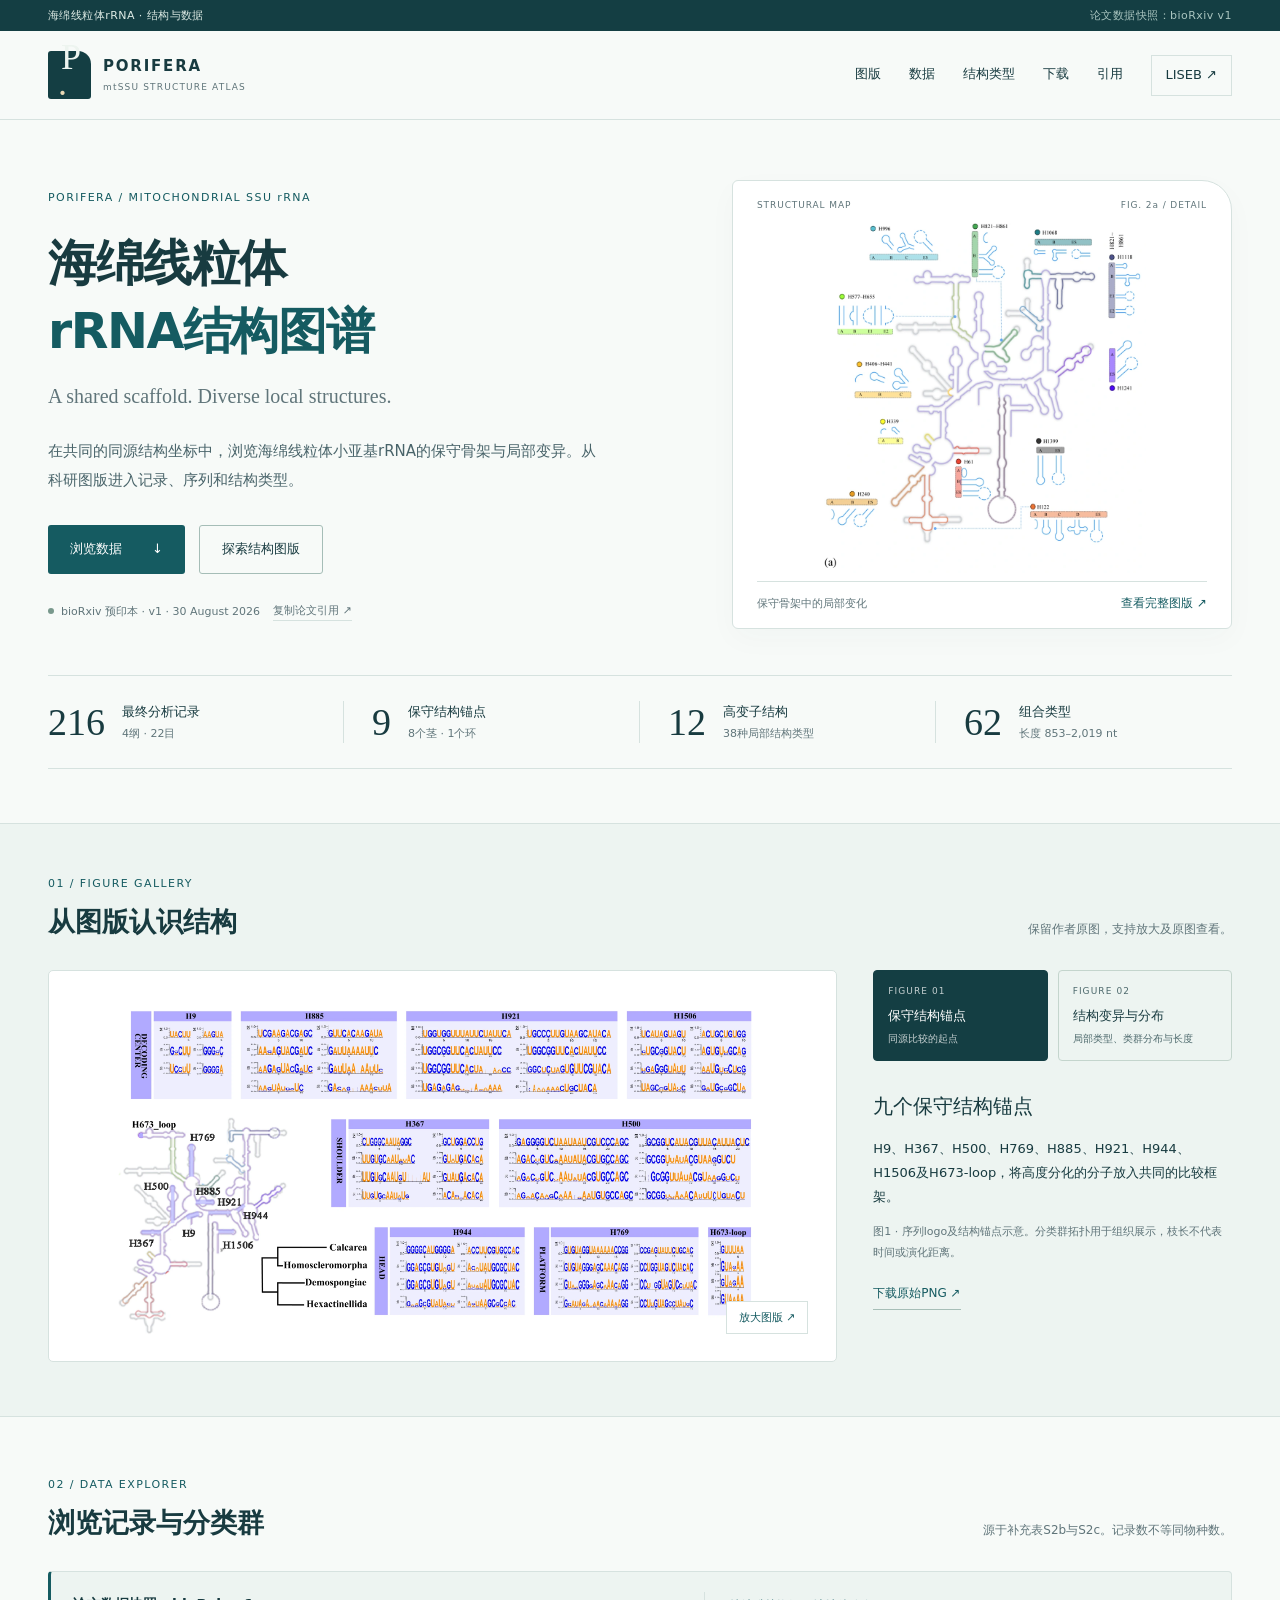
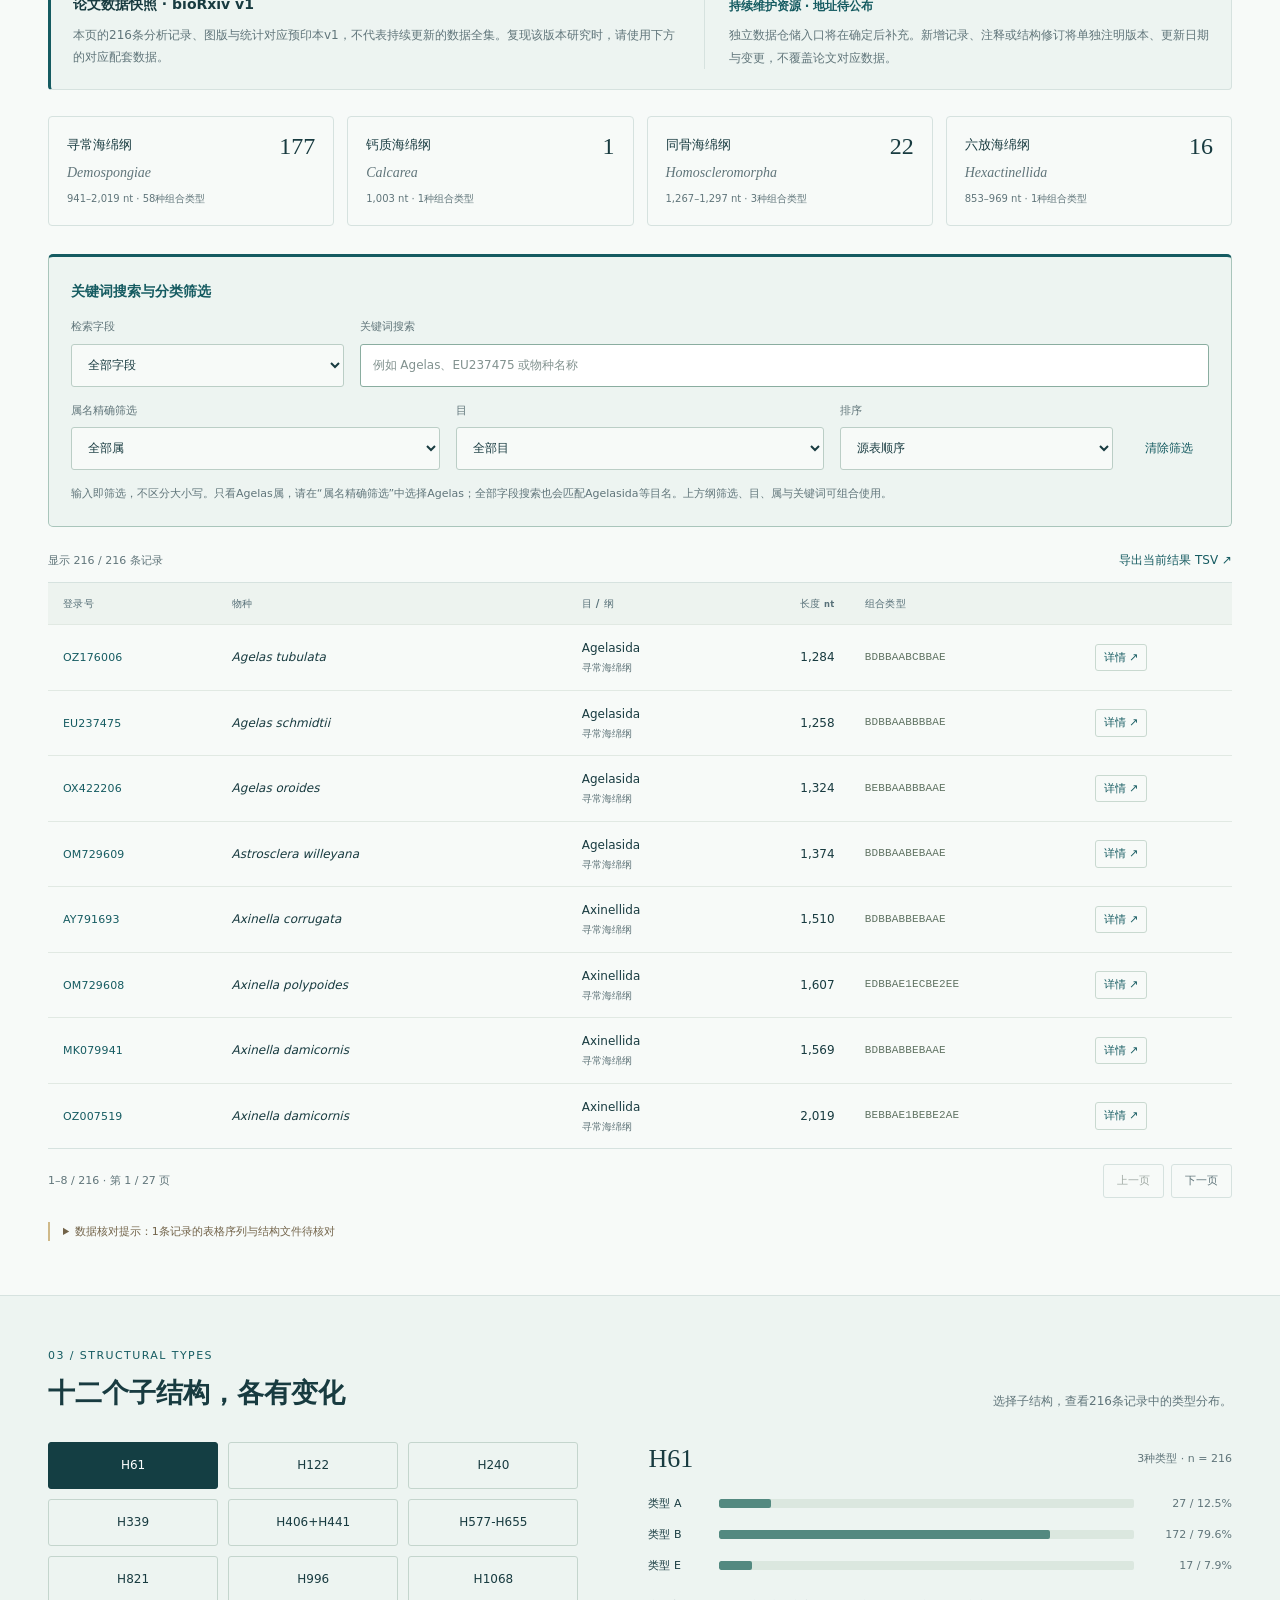
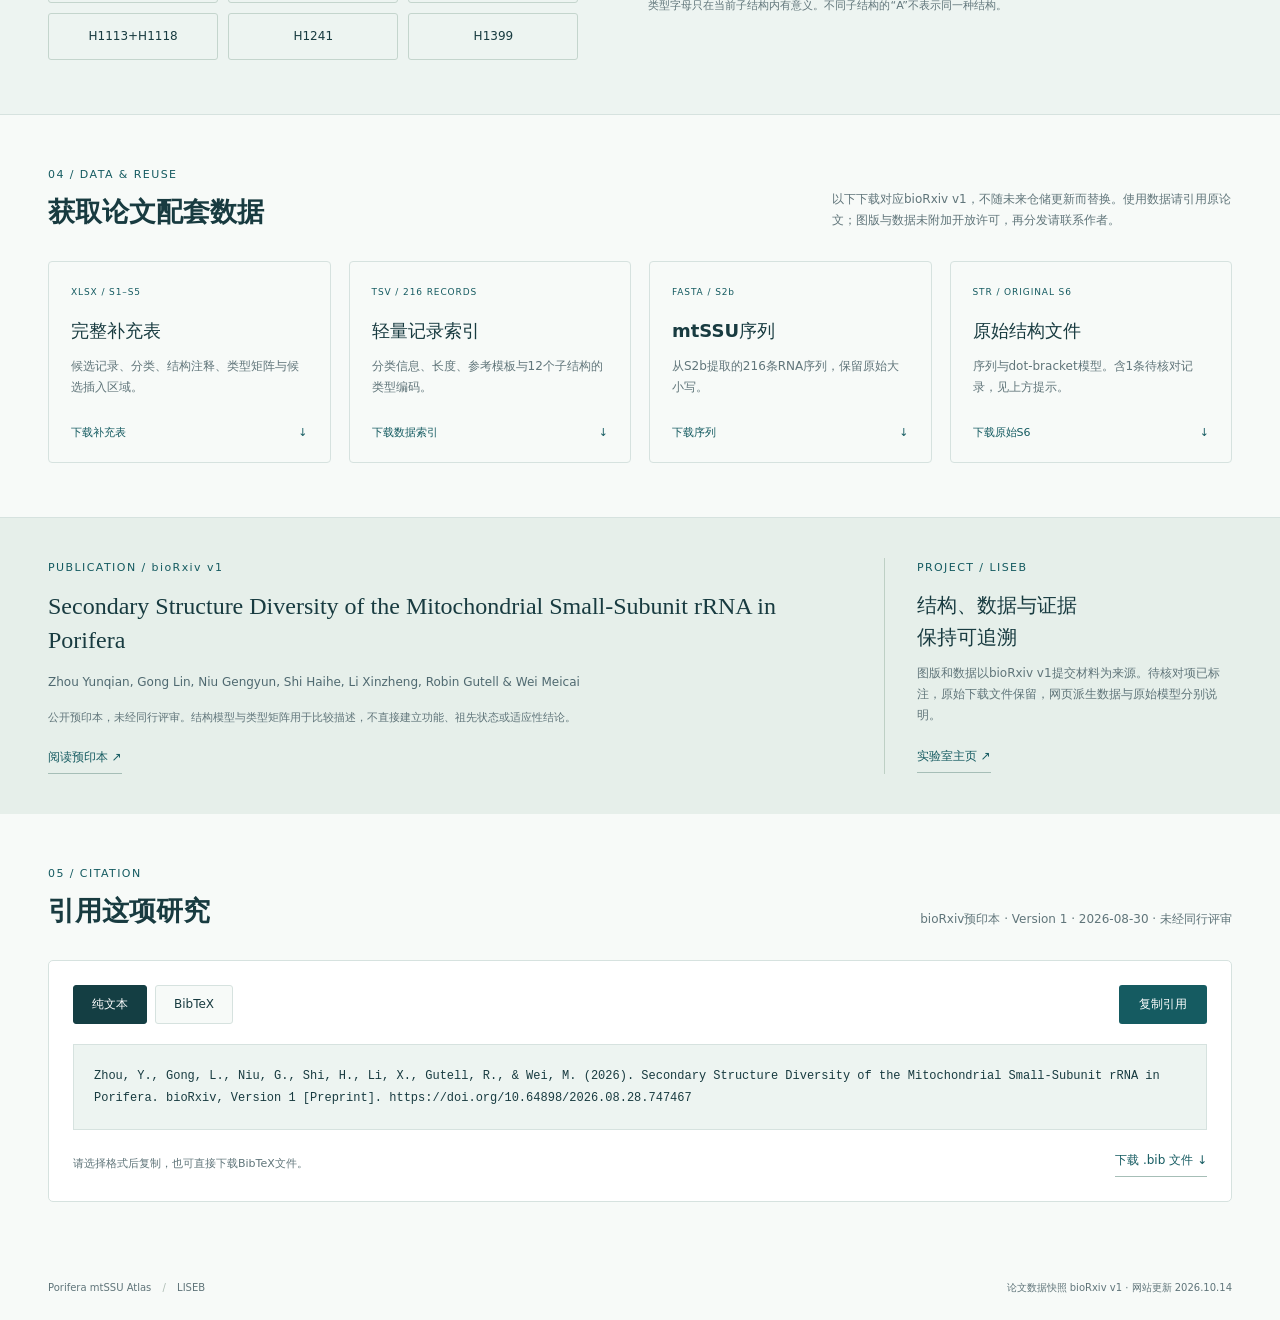
==== commit 66320337: "Distinguish Porifera publication snapshot from future maintained data repository" ====
--- a/index.html
+++ b/index.html
@@ -7,13 +7,13 @@
   <meta name="theme-color" content="#143e43">
   <title>Porifera mtSSU Atlas · 海绵线粒体rRNA结构图谱</title>
   <link rel="icon" href="favicon.svg" type="image/svg+xml">
-  <link rel="stylesheet" href="styles.css?v=20261013-search-citation">
+  <link rel="stylesheet" href="styles.css?v=20261014-data-versions">
   <script src="data/records.js" defer></script>
   <script src="app.js?v=20261013-search-citation" defer></script>
 </head>
 <body>
   <a class="skip-link" href="#main">跳至主要内容</a>
-  <div class="preview-strip"><span class="wrap">海绵线粒体rRNA · 结构与数据 <span>数据版本：bioRxiv v1</span></span></div>
+  <div class="preview-strip"><span class="wrap">海绵线粒体rRNA · 结构与数据 <span>论文数据快照：bioRxiv v1</span></span></div>
   <header class="site-header">
     <div class="wrap header-inner">
       <a href="#top" class="brand" aria-label="Porifera mtSSU Atlas 首页"><span class="brand-mark" aria-hidden="true">P<span>·</span></span><span>PORIFERA<span class="brand-sub">mtSSU STRUCTURE ATLAS</span></span></a>
@@ -56,6 +56,10 @@
 
     <section class="data-section section wrap" id="data" aria-labelledby="data-title">
       <div class="section-heading"><div><p class="eyebrow">02 / DATA EXPLORER</p><h2 id="data-title">浏览记录与分类群</h2></div><p>源于补充表S2b与S2c。记录数不等同物种数。</p></div>
+      <aside class="data-version-note" aria-labelledby="data-version-title">
+        <div><h3 id="data-version-title">论文数据快照 · bioRxiv v1</h3><p>本页的216条分析记录、图版与统计对应预印本v1，不代表持续更新的数据全集。复现该版本研究时，请使用下方的对应配套数据。</p></div>
+        <div class="repository-placeholder"><span class="repository-status">持续维护资源 · 地址待公布</span><p>独立数据仓储入口将在确定后补充。新增记录、注释或结构修订将单独注明版本、更新日期与变更，不覆盖论文对应数据。</p></div>
+      </aside>
       <div class="class-grid" id="class-grid" role="group" aria-label="按纲筛选"></div>
       <form class="data-controls" id="filters" role="search" aria-label="检索项目记录">
         <p class="filter-heading">关键词搜索与分类筛选</p>
@@ -80,7 +84,7 @@
     </div></section>
 
     <section class="downloads-section section wrap" id="downloads" aria-labelledby="downloads-title">
-      <div class="section-heading"><div><p class="eyebrow">04 / DATA &amp; REUSE</p><h2 id="downloads-title">获取数据</h2></div><p>使用数据请引用原论文。图版与数据未附加开放许可，再分发请联系作者。</p></div>
+      <div class="section-heading"><div><p class="eyebrow">04 / DATA &amp; REUSE</p><h2 id="downloads-title">获取论文配套数据</h2></div><p>以下下载对应bioRxiv v1，不随未来仓储更新而替换。使用数据请引用原论文；图版与数据未附加开放许可，再分发请联系作者。</p></div>
       <div class="download-grid">
         <a class="download-card" href="data/supplementary-tables.xlsx" download><span class="file-tag">XLSX / S1–S5</span><h3>完整补充表</h3><p>候选记录、分类、结构注释、类型矩阵与候选插入区域。</p><span class="download-action">下载补充表 <span aria-hidden="true">↓</span></span></a>
         <a class="download-card" href="data/records.tsv" download><span class="file-tag">TSV / 216 RECORDS</span><h3>轻量记录索引</h3><p>分类信息、长度、参考模板与12个子结构的类型编码。</p><span class="download-action">下载数据索引 <span aria-hidden="true">↓</span></span></a>
@@ -108,7 +112,7 @@
       </div>
     </section>
   </main>
-  <footer class="wrap footer"><span>Porifera mtSSU Atlas <span class="footer-divider">/</span> LISEB</span><span>数据版本 bioRxiv v1 · 网站更新 2026.10.13</span></footer>
+  <footer class="wrap footer"><span>Porifera mtSSU Atlas <span class="footer-divider">/</span> LISEB</span><span>论文数据快照 bioRxiv v1 · 网站更新 2026.10.14</span></footer>
 
   <dialog id="figure-dialog" class="figure-dialog" aria-labelledby="figure-modal-title"><div class="modal-toolbar"><h2 id="figure-modal-title">科研图版</h2><div class="zoom-controls"><button type="button" id="zoom-out" aria-label="缩小图版">−</button><output id="zoom-label">100%</output><button type="button" id="zoom-in" aria-label="放大图版">＋</button><button type="button" id="zoom-reset">适应窗口</button></div><button type="button" class="close-button" data-close="figure-dialog" aria-label="关闭图版">×</button></div><div class="zoom-viewport" id="zoom-viewport"><img id="modal-figure" src="assets/figure-1.png" alt="当前科研图版"></div><p class="modal-footnote">可放大并滚动查看细节；按Esc关闭。</p></dialog>
   <dialog id="record-dialog" class="record-dialog" aria-labelledby="record-title"><div class="modal-toolbar"><div><p class="eyebrow" id="record-accession"></p><h2 id="record-title"></h2></div><button type="button" class="close-button" data-close="record-dialog" aria-label="关闭记录">×</button></div><div class="record-content" id="record-content"></div></dialog>
--- a/styles.css
+++ b/styles.css
@@ -1,4 +1,10 @@
 :root{--paper:#f7faf8;--ink:#183b40;--muted:#60757a;--line:#d6e2df;--teal:#155b61;--deep:#143e43;--soft:#edf4f1;--mint:#d6ebe3;--warm:#e9d8b5;--purple:#71699b;--serif:Georgia,"Times New Roman",serif;--sans:system-ui,-apple-system,"Segoe UI","Microsoft YaHei",sans-serif}
+.data-version-note{display:grid;grid-template-columns:1.2fr 1fr;gap:24px;margin-bottom:26px;padding:20px 22px;border:1px solid var(--line);border-left:3px solid var(--teal);border-radius:4px;background:var(--soft)}
+.data-version-note h3{font-size:14px;font-weight:600;margin-bottom:7px}
+.data-version-note p{font-size:12px;line-height:1.85;color:var(--muted)}
+.repository-placeholder{border-left:1px solid var(--line);padding-left:24px;min-width:0}
+.repository-status{display:inline-block;font-size:12px;font-weight:600;margin-bottom:7px;color:var(--teal)}
+@media(max-width:650px){.data-version-note{grid-template-columns:1fr;gap:16px;padding:17px}.repository-placeholder{border-left:0;border-top:1px solid var(--line);padding:14px 0 0}}
 *{box-sizing:border-box}html{scroll-behavior:smooth;scroll-padding-top:100px}body{margin:0;background:var(--paper);color:var(--ink);font:15px/1.75 var(--sans)}a{color:inherit;text-decoration:none}button,input,select{font:inherit}button,a,input,select,summary{touch-action:manipulation}button{cursor:pointer}img{display:block;max-width:100%}h1,h2,h3,p,figure{margin:0}button{color:inherit}a:focus-visible,button:focus-visible,input:focus-visible,select:focus-visible,summary:focus-visible,[tabindex]:focus-visible{outline:3px solid #b38c40;outline-offset:4px}.wrap{width:calc(100% - 96px);max-width:1240px;margin-inline:auto}.sr-only{position:absolute;width:1px;height:1px;padding:0;overflow:hidden;clip:rect(0,0,0,0);white-space:nowrap;border:0}.skip-link{position:fixed;left:16px;top:-90px;background:var(--deep);color:white;padding:12px 20px;z-index:100}.skip-link:focus{top:10px}.preview-strip{background:var(--deep);color:#deebe5;font-size:11px;letter-spacing:.04em;padding-block:6px}.preview-strip>.wrap{display:flex;justify-content:space-between}.preview-strip span span{color:#a9c4bf}.site-header{border-bottom:1px solid var(--line);background:rgba(247,250,248,.97);position:sticky;top:0;z-index:10}.header-inner{min-height:88px;display:flex;align-items:center;justify-content:space-between;gap:30px}.brand{display:flex;align-items:center;gap:12px;font-weight:650;letter-spacing:.12em;line-height:1.25}.brand-mark{background:var(--deep);color:#edf4ef;width:43px;height:48px;display:grid;place-content:center;font:36px/1 var(--serif);border-radius:3px 13px 3px 3px;letter-spacing:-.08em}.brand-mark span{color:var(--warm);margin-left:-3px}.brand-sub{display:block;font-size:9px;font-weight:400;letter-spacing:.13em;color:var(--muted);margin-top:6px}nav{display:flex;align-items:center;gap:28px;font-size:13px}nav a{padding-block:9px;border-bottom:1px solid transparent}nav a:hover{border-color:var(--teal)}nav .lab-link{border:1px solid var(--line);padding:8px 14px}.eyebrow{font-size:11px;letter-spacing:.13em;color:var(--teal);font-weight:500}.hero{display:grid;grid-template-columns:1.2fr 1fr;gap:84px;align-items:center;padding-block:60px 46px}.hero-copy>.eyebrow{margin-bottom:23px}.hero h1{font-size:49px;letter-spacing:-.03em;line-height:1.38;font-weight:650}.hero h1 span{color:var(--teal)}.hero-english{font:20px/1.4 var(--serif);color:var(--muted);margin-top:16px}.hero-description{max-width:550px;margin-top:27px;font-size:15px;line-height:1.95;color:#49646a}.hero-actions{display:flex;gap:14px;flex-wrap:wrap;margin-top:30px}.button{display:inline-flex;align-items:center;justify-content:space-between;gap:30px;min-height:49px;padding:10px 22px;font-size:13px;border-radius:3px}.primary{background:var(--teal);color:white}.primary:hover{background:var(--deep)}.secondary{border:1px solid #a5bdb7}.secondary:hover{background:var(--soft)}.paper-status{display:flex;align-items:center;gap:7px;flex-wrap:wrap;font-size:11px;color:var(--muted);margin-top:27px}.paper-status a{margin-left:6px;border-bottom:1px solid var(--line)}.status-dot{height:6px;width:6px;border-radius:50%;background:#78988c}.hero-figure{background:#fff;border:1px solid var(--line);border-radius:6px 30px 6px 6px;padding:17px 24px 15px;box-shadow:0 10px 30px #17434507}.figure-topline{display:flex;justify-content:space-between;font-size:9px;letter-spacing:.1em;color:var(--muted)}.hero-figure img{width:100%;height:350px;object-fit:contain;margin-top:9px}.hero-figure figcaption{display:flex;justify-content:space-between;gap:12px;align-items:center;border-top:1px solid var(--line);margin-top:8px;padding-top:12px;font-size:11px;color:var(--muted)}.text-button{padding:0;background:none;border:0;color:var(--teal);font-size:12px;line-height:1.6;text-align:left}.text-button:hover{text-decoration:underline}.stat-strip{display:grid;grid-template-columns:repeat(4,1fr);border-top:1px solid var(--line);border-bottom:1px solid var(--line);padding-block:25px;margin-bottom:54px}.stat-strip>div{padding-left:28px;border-right:1px solid var(--line);display:grid;grid-template-columns:auto 1fr;column-gap:17px;align-items:center}.stat-strip>div:first-child{padding-left:0}.stat-strip>div:last-child{border:0}.stat-strip strong{grid-row:1/3;font:38px/1 var(--serif)}.stat-strip span{font-size:13px}.stat-strip small{font-size:11px;color:var(--muted)}.section{padding-block:50px 54px}.section-heading{display:flex;justify-content:space-between;align-items:flex-end;gap:28px;margin-bottom:30px}.section-heading h2{font-size:27px;font-weight:600;line-height:1.4;margin-top:9px}.section-heading>p{font-size:12px;color:var(--muted);max-width:400px}.atlas-section{background:var(--soft);border-block:1px solid var(--line)}.gallery-layout{display:grid;grid-template-columns:2.2fr 1fr;gap:36px;align-items:start}.gallery-image{background:#fff;border:1px solid var(--line);border-radius:5px;padding:20px}.image-button{display:block;width:100%;position:relative;background:white;border:0;padding:0}.image-button img{width:100%;height:350px;object-fit:contain}.image-action{position:absolute;bottom:7px;right:8px;background:#fff;border:1px solid var(--line);font-size:11px;padding:6px 12px;color:var(--teal)}.gallery-tabs{display:grid;grid-template-columns:1fr 1fr;gap:10px}.gallery-tabs button{background:transparent;border:1px solid #c4d5cd;padding:14px;text-align:left;font-size:13px;line-height:1.5;border-radius:4px}.gallery-tabs button[aria-pressed=true]{background:var(--deep);border-color:var(--deep);color:white}.gallery-tabs span{display:block;font-size:9px;letter-spacing:.12em;margin-bottom:7px;opacity:.75}.gallery-tabs small{display:block;font-size:10px;margin-top:6px;opacity:.75}.gallery-info h3{font-size:20px;font-weight:550;margin-top:28px}.gallery-info>p{font-size:13px;margin-top:13px;line-height:1.85}.quiet{color:var(--muted);font-size:12px}.gallery-info>p.quiet{font-size:11px}.text-link{display:inline-block;color:var(--teal);font-size:12px;margin-top:20px;border-bottom:1px solid #a6beb7;padding-bottom:5px}.data-section{padding-top:58px}.class-grid{display:grid;grid-template-columns:repeat(4,1fr);gap:13px;margin-bottom:28px}.class-card{background:transparent;border:1px solid var(--line);border-radius:4px;display:grid;grid-template-columns:1fr auto;padding:17px 18px;text-align:left;column-gap:10px}.class-card .class-en{grid-column:1/3;color:var(--muted);font:italic 14px/1.4 var(--serif);margin-top:5px}.class-card .class-name{font-size:13px;font-weight:550}.class-card .class-count{font:24px/1 var(--serif)}.class-card .class-range{grid-column:1/3;font-size:10px;margin-top:8px;color:var(--muted)}.class-card[aria-pressed=true]{border-color:var(--teal);background:var(--soft);box-shadow:inset 0 3px var(--teal)}.class-card:hover{border-color:#789f95}.data-controls{display:grid;grid-template-columns:2.4fr 1.3fr 1.2fr auto;gap:14px;align-items:end;margin-top:20px}.data-controls label{display:block;min-width:0}.data-controls label>span{display:block;font-size:11px;color:var(--muted);margin-bottom:7px}.data-controls input,.data-controls select{width:100%;height:43px;border:1px solid #bbcec6;border-radius:3px;background:var(--paper);padding:7px 12px;font-size:12px;color:var(--ink)}input::placeholder{color:#82928f}.reset-button{height:43px;background:transparent;border:0;font-size:12px;color:var(--teal);padding-inline:12px}.table-topline{display:flex;align-items:center;justify-content:space-between;gap:15px;font-size:11px;margin-block:24px 12px;color:var(--muted)}.table-scroll{overflow-x:auto;border-top:1px solid var(--line);border-bottom:1px solid var(--line)}table{width:100%;border-collapse:collapse;text-align:left;min-width:850px;font-size:12px}thead{background:#edf3ef}th{font-size:10px;letter-spacing:.03em;color:#577078;font-weight:550;padding:12px 15px;white-space:nowrap}td{padding:13px 15px;border-top:1px solid #e1e9e3;vertical-align:middle}td.species{min-width:190px;font-style:italic;color:var(--ink)}td small{display:block;font-size:10px;color:var(--muted)}.accession{font-size:11px;letter-spacing:.015em;color:var(--teal)}.numeric{text-align:right}.composite{font:11px/1.4 Consolas,monospace;letter-spacing:.015em;color:#607363}.record-button{background:transparent;border:1px solid #c9d9d0;border-radius:3px;padding:3px 8px;white-space:nowrap;font-size:11px;color:var(--teal)}tbody tr:hover{background:#f0f5f1}.qc-flag{color:#85672d;font-size:9px;margin-top:3px}.pagination{display:flex;justify-content:space-between;align-items:center;gap:15px;font-size:11px;color:var(--muted);margin-top:15px}.pagination button{background:transparent;border:1px solid var(--line);padding:6px 13px;font-size:11px;border-radius:3px;margin-left:7px}.pagination button:disabled{color:#a0aaa4;cursor:default}.data-note{margin-top:24px;color:#726349;font-size:11px;border-left:2px solid #cfb989;padding-left:13px}.data-note summary{cursor:pointer}.data-note p{color:var(--muted);font-size:11px;line-height:1.8;margin-top:7px;max-width:970px}.types-section{background:var(--soft);border-block:1px solid var(--line)}.type-layout{display:grid;grid-template-columns:1fr 1.1fr;gap:70px}.segment-grid{display:grid;grid-template-columns:repeat(3,1fr);gap:10px;align-content:start}.segment-grid button{background:transparent;border:1px solid #c4d5cd;border-radius:3px;padding:12px 8px;font-size:12px}.segment-grid button[aria-pressed=true]{background:var(--deep);color:white;border-color:var(--deep)}.type-title-row{display:flex;justify-content:space-between;align-items:center;margin-bottom:18px;gap:20px}.type-title-row h3{font:26px/1.3 var(--serif)}.type-title-row>span{font-size:11px;color:var(--muted)}.type-bar{display:grid;grid-template-columns:30px 1fr 80px;gap:13px;align-items:center;margin-bottom:12px;font-size:11px}.type-track{height:9px;background:#dbe7df;border-radius:2px;overflow:hidden}.type-track>span{height:100%;display:block;background:#538980;border-radius:2px}.type-value{text-align:right;font-variant-numeric:tabular-nums;color:var(--muted)}.type-detail>p{margin-top:21px;font-size:11px}.download-grid{display:grid;grid-template-columns:repeat(4,1fr);gap:18px}.download-card{display:flex;flex-direction:column;border:1px solid var(--line);border-radius:4px;padding:23px 22px 20px}.download-card:hover{background:var(--soft);border-color:#8baa9e}.file-tag{font-size:9px;letter-spacing:.1em;color:var(--teal)}.download-card h3{font-size:18px;font-weight:550;line-height:1.4;margin-top:17px}.download-card p{font-size:12px;color:var(--muted);margin-top:13px;flex:1}.download-action{display:flex;justify-content:space-between;gap:10px;margin-top:25px;font-size:11px;color:var(--teal)}.publication-section{background:#e6efea;padding-block:40px;border-top:1px solid var(--line)}.publication-layout{display:grid;grid-template-columns:2.2fr 1fr;gap:70px}.publication-layout h2{font:24px/1.4 var(--serif);margin-top:13px;max-width:810px}.authors{font-size:12px;color:#4f6970;margin-top:14px}.publication-layout .quiet{margin-top:15px;max-width:740px;font-size:11px}.publication-layout aside{border-left:1px solid #bed0c5;padding-left:32px}.publication-layout aside h3{font-size:20px;font-weight:550;line-height:1.6;margin-top:12px}.publication-layout aside>p:not(.eyebrow){font-size:12px;color:var(--muted);margin-top:10px}.footer{display:flex;justify-content:space-between;gap:20px;padding-block:23px;font-size:10px;color:var(--muted)}.footer-divider{margin-inline:8px;color:#aebdb5}
 dialog{border:1px solid var(--line);border-radius:7px;background:var(--paper);color:var(--ink);padding:0;box-shadow:0 30px 90px #102d3670;max-height:92dvh}dialog::backdrop{background:#0f2b35b0}dialog[open]{display:flex;flex-direction:column}.figure-dialog{width:calc(100% - 64px);max-width:1450px}.record-dialog{width:calc(100% - 42px);max-width:850px}.modal-toolbar{display:flex;justify-content:space-between;align-items:center;gap:20px;padding:16px 22px;border-bottom:1px solid var(--line);flex-shrink:0}.modal-toolbar h2{font-size:18px;line-height:1.4;font-weight:550}.modal-toolbar .eyebrow{font-size:10px;margin-bottom:5px}.close-button{width:33px;height:33px;background:transparent;border:1px solid var(--line);border-radius:3px;font:25px/1 var(--sans);flex-shrink:0}.zoom-controls{display:flex;align-items:center;gap:9px;font-size:11px}.zoom-controls button{background:transparent;border:1px solid var(--line);padding:3px 10px;border-radius:3px}.zoom-controls output{min-width:38px;text-align:center}.zoom-viewport{overflow:auto;flex:1;min-height:0;background:#fff}.zoom-viewport img{max-width:none;width:100%;height:auto}.modal-footnote{font-size:10px;padding:10px 22px;border-top:1px solid var(--line);flex-shrink:0;color:var(--muted)}.record-content{padding:24px;overflow-y:auto}.record-meta{display:grid;grid-template-columns:repeat(3,1fr);gap:16px;font-size:12px;margin-bottom:25px}.record-meta dt{font-size:10px;color:var(--muted)}.record-meta dd{margin:3px 0 0;overflow-wrap:anywhere}.record-content h3{font-size:14px;font-weight:550;margin-top:22px;margin-bottom:10px}.record-content pre{font:11px/1.65 Consolas,monospace;white-space:pre-wrap;overflow-wrap:anywhere;padding:15px;background:var(--soft);border:1px solid var(--line);max-height:145px;overflow:auto}.record-type-grid{display:grid;grid-template-columns:repeat(4,1fr);gap:8px}.record-type-grid>div{font-size:11px;background:var(--soft);padding:9px 11px;display:flex;justify-content:space-between;gap:7px}.record-type-grid strong{font-weight:550;color:var(--teal)}.record-action-row{display:flex;gap:14px;flex-wrap:wrap;margin-top:20px}.record-action-row button{background:transparent;border:1px solid #bdd0c7;padding:8px 13px;font-size:11px;border-radius:3px}.record-warning{border-left:2px solid #b29358;padding-left:12px;color:#82612d;font-size:12px;margin-top:20px}.pair-map{width:100%;height:220px;background:#fff;border:1px solid var(--line)}
 @media(max-width:1100px){.wrap{width:calc(100% - 64px)}.hero{gap:42px}.hero h1{font-size:42px}.stat-strip>div{padding-left:15px;column-gap:11px}.stat-strip strong{font-size:32px}.gallery-layout{grid-template-columns:1.8fr 1fr;gap:25px}.gallery-image{padding:13px}.gallery-tabs{grid-template-columns:1fr}.gallery-tabs button{padding:10px}.gallery-tabs small{display:none}.gallery-info h3{margin-top:18px}.class-card{padding:14px 12px}.download-grid{gap:12px}.download-card{padding:20px 16px}.type-layout{gap:35px}.publication-layout{gap:35px}}
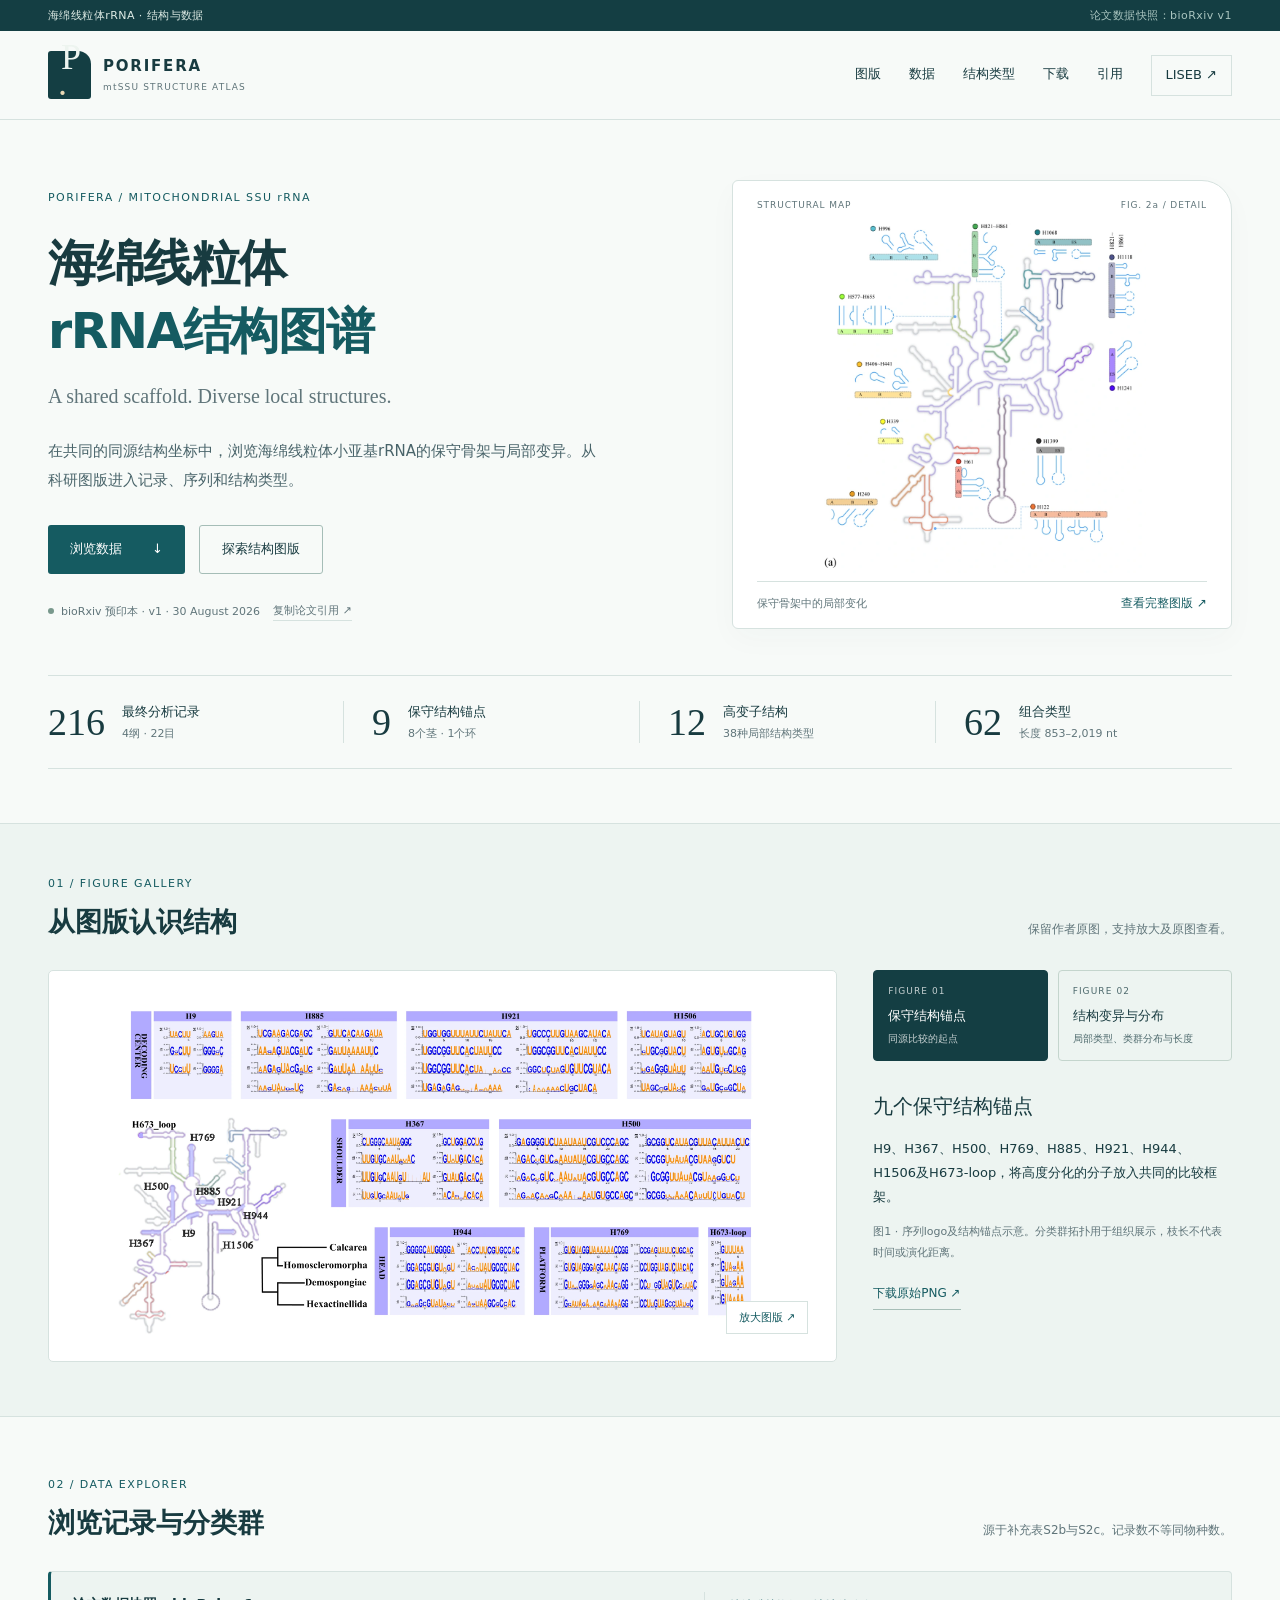
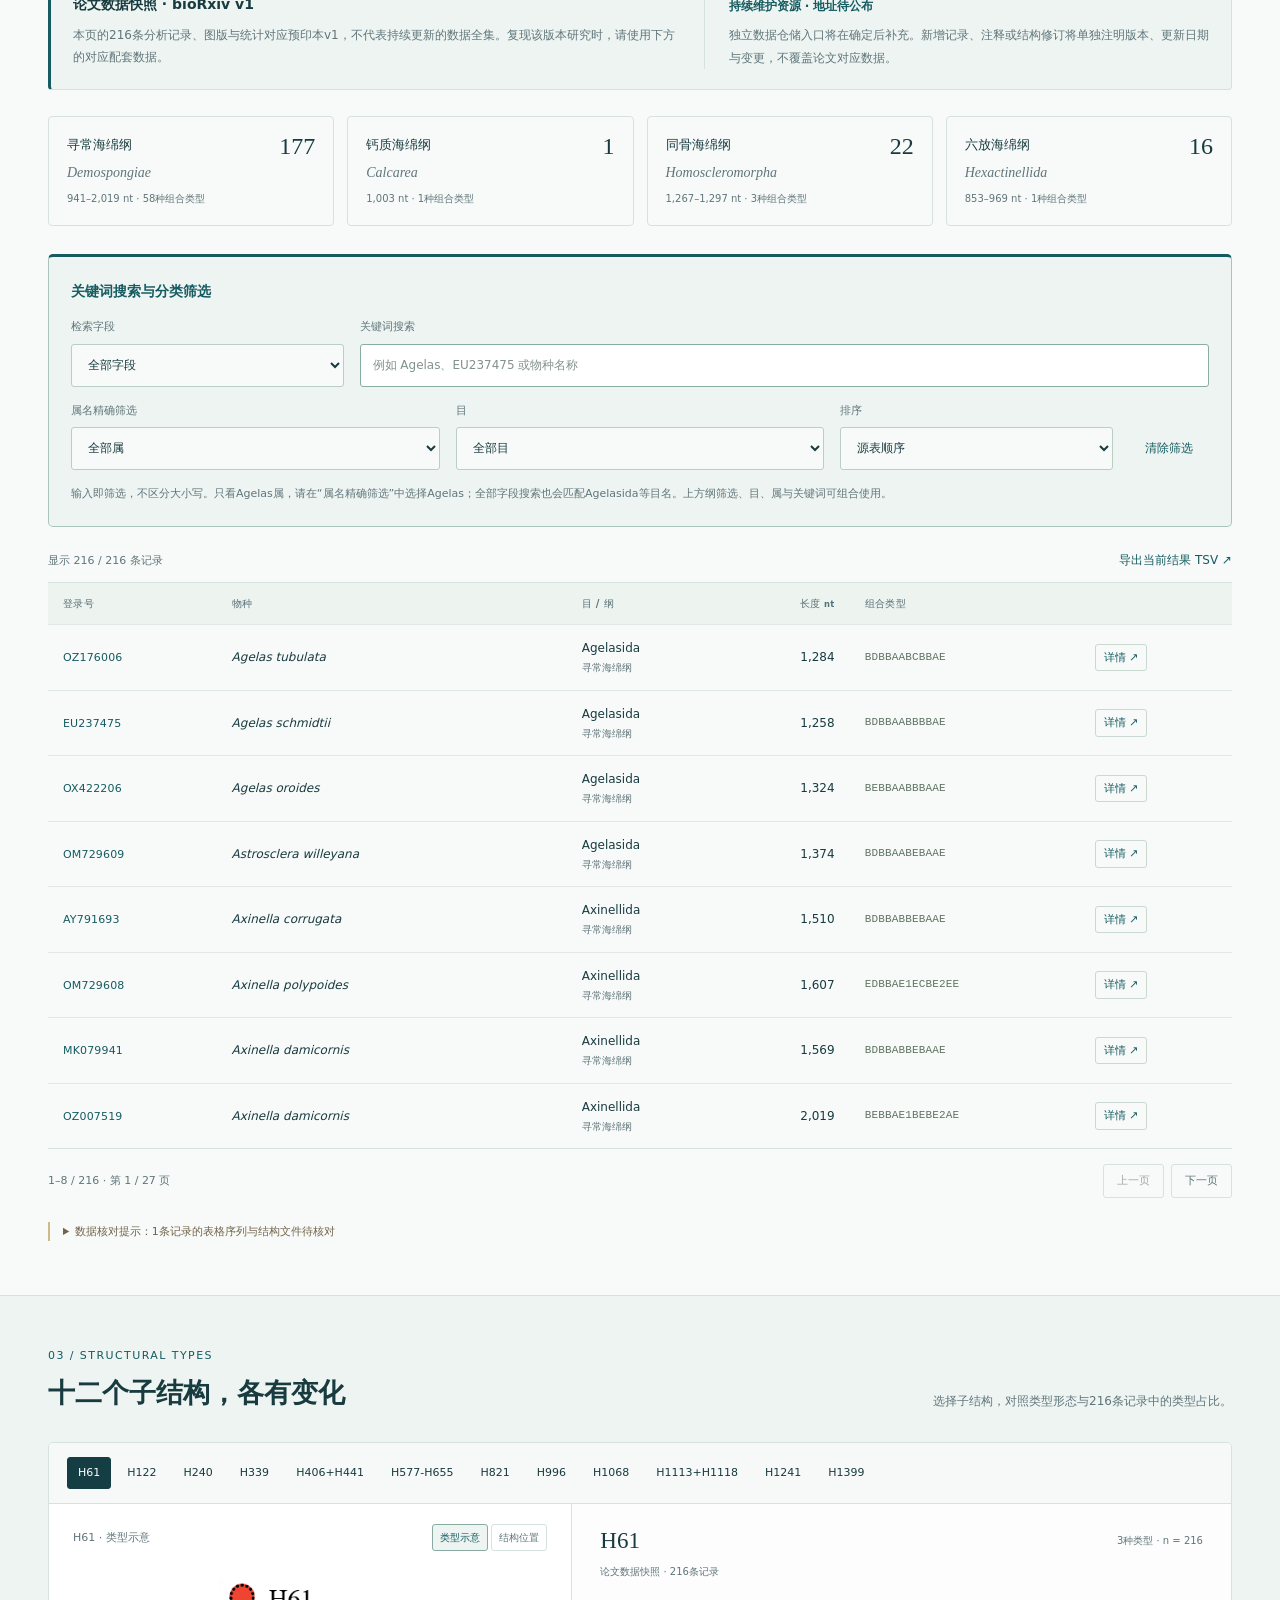
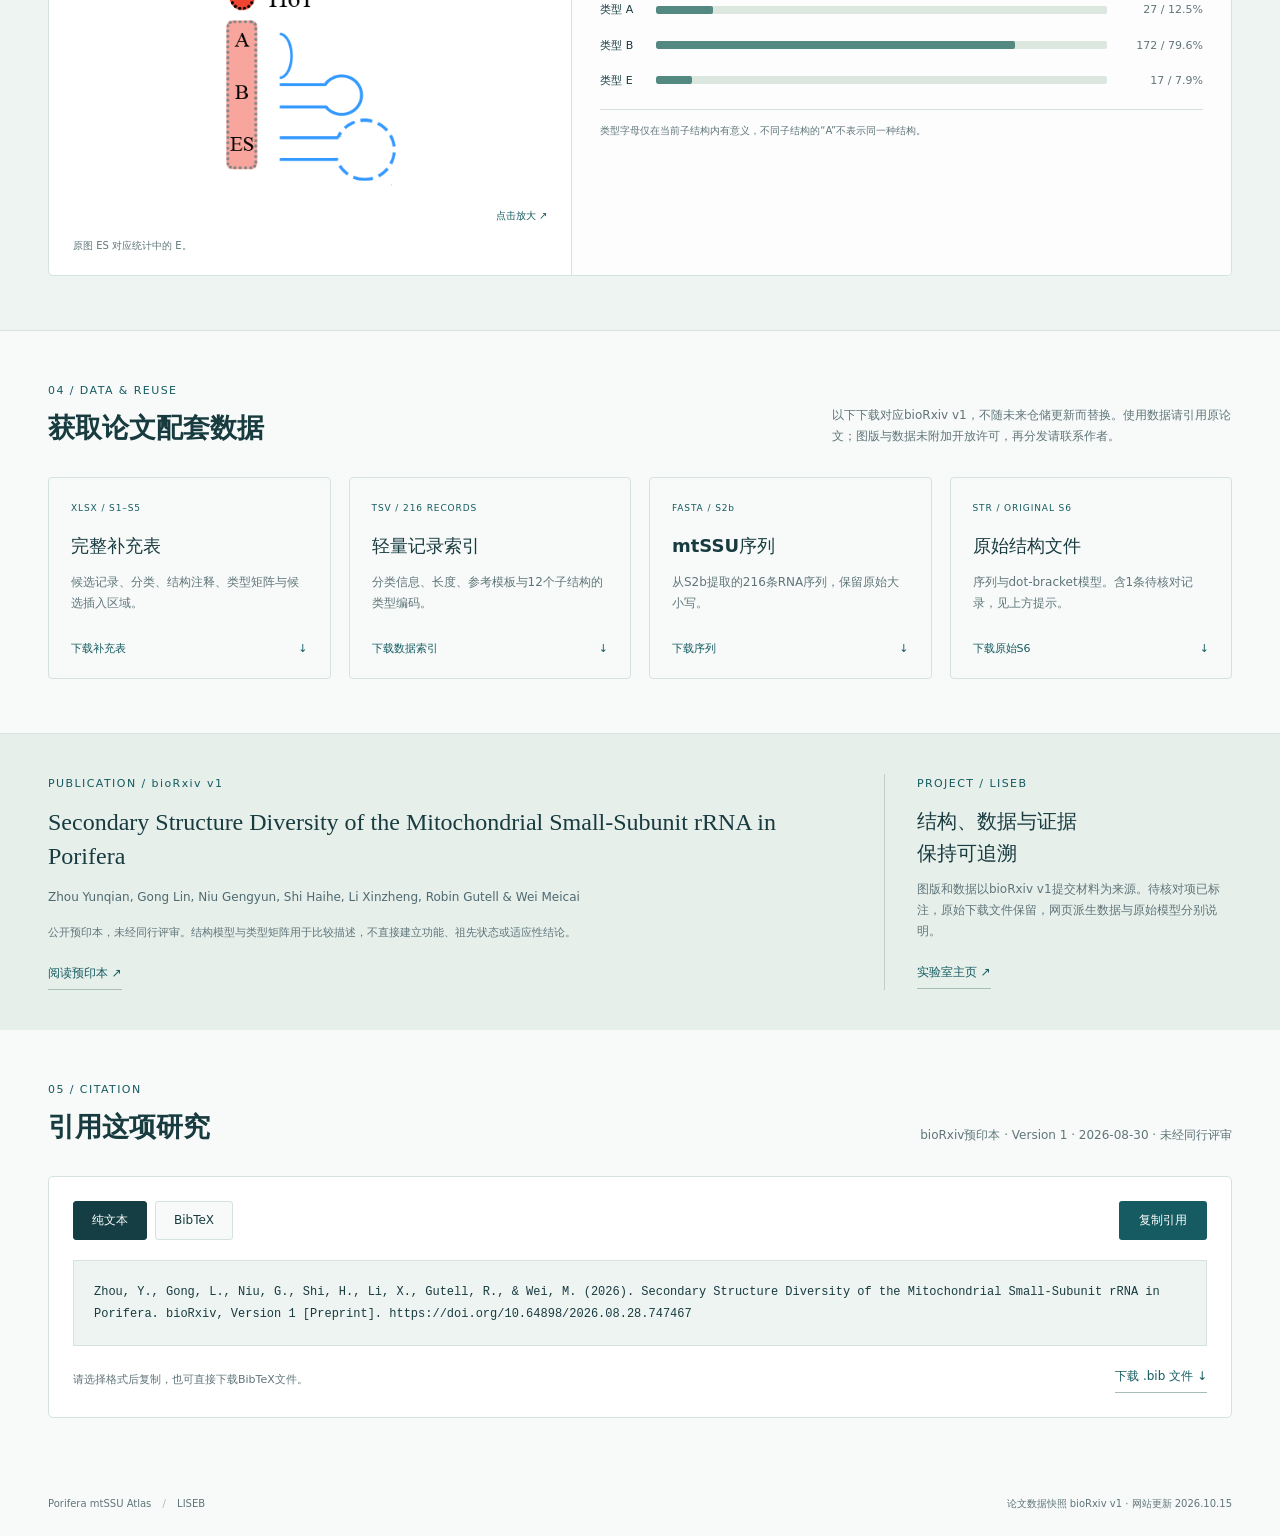
==== commit d4fce39b: "Add compact explorer with 12 substructure drawings and original context views" ====
--- a/index.html
+++ b/index.html
@@ -10,7 +10,7 @@
   <link rel="stylesheet" href="styles.css?v=20261014-data-versions">
   <script src="data/records.js" defer></script>
   <script src="app.js?v=20261013-search-citation" defer></script>
-</head>
+<link rel="stylesheet" href="substructures.css"><script src="substructures_data.js" defer></script><script src="substructures.js" defer></script></head>
 <body>
   <a class="skip-link" href="#main">跳至主要内容</a>
   <div class="preview-strip"><span class="wrap">海绵线粒体rRNA · 结构与数据 <span>论文数据快照：bioRxiv v1</span></span></div>
@@ -79,8 +79,23 @@
     </section>
 
     <section class="types-section section" id="types" aria-labelledby="types-title"><div class="wrap">
-      <div class="section-heading"><div><p class="eyebrow">03 / STRUCTURAL TYPES</p><h2 id="types-title">十二个子结构，各有变化</h2></div><p>选择子结构，查看216条记录中的类型分布。</p></div>
-      <div class="type-layout"><div class="segment-grid" id="segment-grid" role="group" aria-label="选择高变子结构"></div><div class="type-detail"><div class="type-title-row"><h3 id="segment-title">H61</h3><span id="segment-count"></span></div><div id="type-bars"></div><p class="quiet">类型字母只在当前子结构内有意义。不同子结构的“A”不表示同一种结构。</p></div></div>
+      <div class="section-heading"><div><p class="eyebrow">03 / STRUCTURAL TYPES</p><h2 id="types-title">十二个子结构，各有变化</h2></div><p>选择子结构，对照类型形态与216条记录中的类型占比。</p></div>
+      <div class="type-layout">
+  <div class="segment-grid" id="segment-grid" role="group" aria-label="选择高变子结构"></div>
+  <div class="substructure-content">
+    <figure class="substructure-figure">
+      <div class="substructure-figure-head"><span id="substructure-figure-label">H61 · 类型示意</span><div class="substructure-view-switch" role="group" aria-label="切换结构图视图"><button type="button" data-substructure-mode="types" aria-pressed="true">类型示意</button><button type="button" data-substructure-mode="context" aria-pressed="false">结构位置</button></div></div>
+      <button type="button" class="substructure-open" id="substructure-open" aria-haspopup="dialog"><img id="substructure-image" src="assets/substructures/H61-types.png" alt="H61局部结构类型示意" width="261" height="291"><span>点击放大 ↗</span></button>
+      <figcaption class="substructure-caption" id="substructure-caption"></figcaption>
+    </figure>
+    <div class="type-detail">
+      <div class="type-title-row"><h3 id="segment-title">H61</h3><span id="segment-count"></span></div>
+      <p class="types-denominator">论文数据快照 · 216条记录</p>
+      <div id="type-bars"></div>
+      <p class="quiet">类型字母仅在当前子结构内有意义，不同子结构的“A”不表示同一种结构。</p>
+    </div>
+  </div>
+</div>
     </div></section>
 
     <section class="downloads-section section wrap" id="downloads" aria-labelledby="downloads-title">
@@ -112,9 +127,9 @@
       </div>
     </section>
   </main>
-  <footer class="wrap footer"><span>Porifera mtSSU Atlas <span class="footer-divider">/</span> LISEB</span><span>论文数据快照 bioRxiv v1 · 网站更新 2026.10.14</span></footer>
+  <footer class="wrap footer"><span>Porifera mtSSU Atlas <span class="footer-divider">/</span> LISEB</span><span>论文数据快照 bioRxiv v1 · 网站更新 2026.10.15</span></footer>
 
   <dialog id="figure-dialog" class="figure-dialog" aria-labelledby="figure-modal-title"><div class="modal-toolbar"><h2 id="figure-modal-title">科研图版</h2><div class="zoom-controls"><button type="button" id="zoom-out" aria-label="缩小图版">−</button><output id="zoom-label">100%</output><button type="button" id="zoom-in" aria-label="放大图版">＋</button><button type="button" id="zoom-reset">适应窗口</button></div><button type="button" class="close-button" data-close="figure-dialog" aria-label="关闭图版">×</button></div><div class="zoom-viewport" id="zoom-viewport"><img id="modal-figure" src="assets/figure-1.png" alt="当前科研图版"></div><p class="modal-footnote">可放大并滚动查看细节；按Esc关闭。</p></dialog>
   <dialog id="record-dialog" class="record-dialog" aria-labelledby="record-title"><div class="modal-toolbar"><div><p class="eyebrow" id="record-accession"></p><h2 id="record-title"></h2></div><button type="button" class="close-button" data-close="record-dialog" aria-label="关闭记录">×</button></div><div class="record-content" id="record-content"></div></dialog>
-</body>
+<dialog id="substructure-dialog" class="figure-dialog" aria-labelledby="substructure-modal-title"><div class="modal-toolbar"><h2 id="substructure-modal-title">子结构类型示意</h2><div class="zoom-controls"><button type="button" id="substructure-zoom-out" aria-label="缩小子结构图">−</button><output id="substructure-zoom-label">100%</output><button type="button" id="substructure-zoom-in" aria-label="放大子结构图">＋</button><button type="button" id="substructure-zoom-reset">适应窗口</button></div><button type="button" class="close-button" id="substructure-close" aria-label="关闭子结构图">×</button></div><div class="zoom-viewport" id="substructure-zoom-viewport"><img id="substructure-modal-image" alt="当前子结构图"></div><p class="modal-footnote" id="substructure-modal-caption"></p></dialog></body>
 </html>
--- a/substructures.css
+++ b/substructures.css
@@ -0,0 +1,58 @@
+/* One compact explorer: segment toolbar above aligned illustration and counts. */
+.type-layout{display:block;border:1px solid var(--line);border-radius:5px;background:#fff;overflow:hidden}
+.segment-grid{display:flex;flex-wrap:wrap;gap:5px;padding:14px 18px;border-bottom:1px solid var(--line);background:#f6f9f7}
+.segment-grid button{flex:0 0 auto;min-height:32px;padding:4px 10px;border:1px solid transparent;border-radius:3px;font-size:11px;line-height:1.6;white-space:nowrap}
+.segment-grid button:hover{background:#e4eeea;border-color:#c4d5cd}
+.segment-grid button[aria-pressed=true]{background:var(--deep);color:#fff;border-color:var(--deep)}
+.substructure-content{display:grid;grid-template-columns:minmax(0,.95fr) minmax(0,1.2fr);align-items:stretch}
+.substructure-figure{min-width:0;padding:20px 24px}
+.substructure-figure-head{display:flex;justify-content:space-between;align-items:center;flex-wrap:wrap;gap:9px}
+.substructure-figure-head>span{font-size:11px;color:var(--muted);font-weight:500}
+.substructure-view-switch{display:flex;gap:3px}
+.substructure-view-switch button{border:1px solid var(--line);border-radius:3px;background:white;padding:4px 7px;font-size:10px;color:var(--muted)}
+.substructure-view-switch button[aria-pressed=true]{background:var(--soft);border-color:#89aaa0;color:var(--teal)}
+.substructure-open{display:block;width:100%;border:0;padding:14px 0 0;background:#fff;text-align:right}
+.substructure-open img{height:235px;width:100%;max-width:380px;margin-inline:auto;object-fit:contain;object-position:center}
+.substructure-open>span{display:inline-block;font-size:10px;color:var(--teal);padding:7px 0 0}
+.substructure-caption{font-size:10px;line-height:1.8;color:var(--muted);margin-top:9px}
+.substructure-caption[hidden]{display:none}
+.type-detail{min-width:0;border-left:1px solid var(--line);padding:22px 28px 20px;background:#fcfdfc}
+.type-detail .type-title-row{margin-bottom:7px}
+.type-detail .type-title-row h3{font-size:23px;overflow-wrap:anywhere}
+.type-detail .type-title-row>span{font-size:10px}
+.type-detail .types-denominator{margin:0 0 20px;font-size:10px;color:var(--muted)}
+.type-detail .type-bar{grid-template-columns:46px minmax(0,1fr) 86px;gap:10px;margin-bottom:16px;font-size:11px}
+.type-detail .type-track{height:8px}
+.type-detail .type-value{font-size:11px}
+.type-detail>.quiet{border-top:1px solid var(--line);margin-top:19px;padding-top:12px;line-height:1.85;font-size:10px}
+#substructure-dialog{max-width:1050px}
+#substructure-zoom-viewport{height:min(65dvh,640px);flex:0 1 auto}
+#substructure-modal-image{display:block;height:auto;min-height:240px;object-fit:contain;max-width:none}
+#substructure-dialog .modal-footnote{line-height:1.7}
+@media(max-width:1100px){
+  .segment-grid{padding:11px 14px;gap:4px}
+  .segment-grid button{padding-inline:8px}
+  .substructure-figure{padding:18px}
+  .substructure-open img{height:225px}
+  .type-detail{padding:20px}
+}
+@media(max-width:700px){
+  .substructure-content{grid-template-columns:1fr}
+  .segment-grid{padding:10px 12px;gap:3px}
+  .segment-grid button{font-size:10px;padding:5px 8px;min-height:32px}
+  .substructure-figure{padding:16px 18px 13px}
+  .substructure-open img{height:205px;max-width:320px}
+  .substructure-open{padding-top:12px}
+  .type-detail{border-left:0;border-top:1px solid var(--line);padding:17px 18px}
+  .type-detail .type-title-row h3{font-size:21px}
+  .type-detail .types-denominator{margin-bottom:16px}
+  .type-detail .type-bar{margin-bottom:13px;grid-template-columns:43px minmax(0,1fr) 80px;gap:8px}
+  .type-detail>.quiet{margin-top:15px;padding-top:10px}
+}
+@media(max-width:360px){
+  .segment-grid{padding:9px}
+  .segment-grid button{padding-inline:6px}
+  .substructure-figure,.type-detail{padding-inline:14px}
+  .substructure-figure-head{gap:6px}
+  .substructure-open img{height:190px}
+}
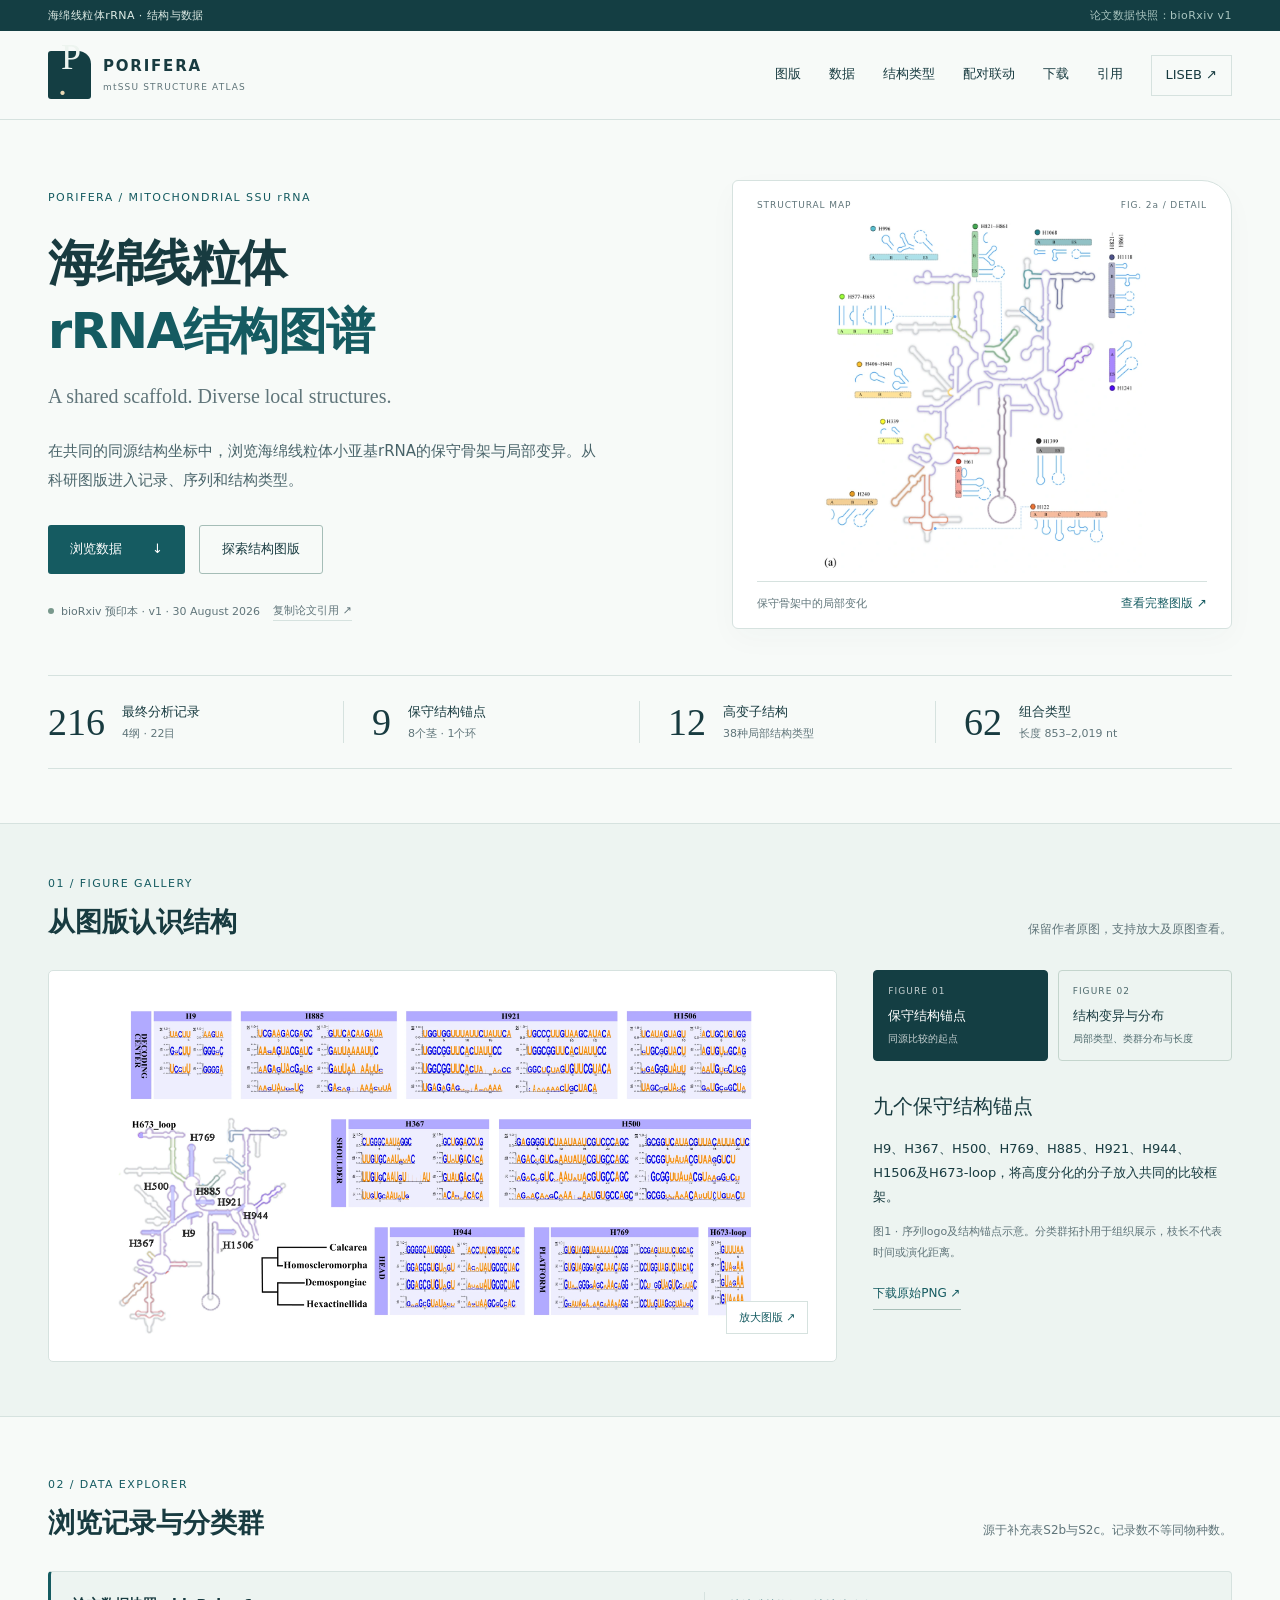
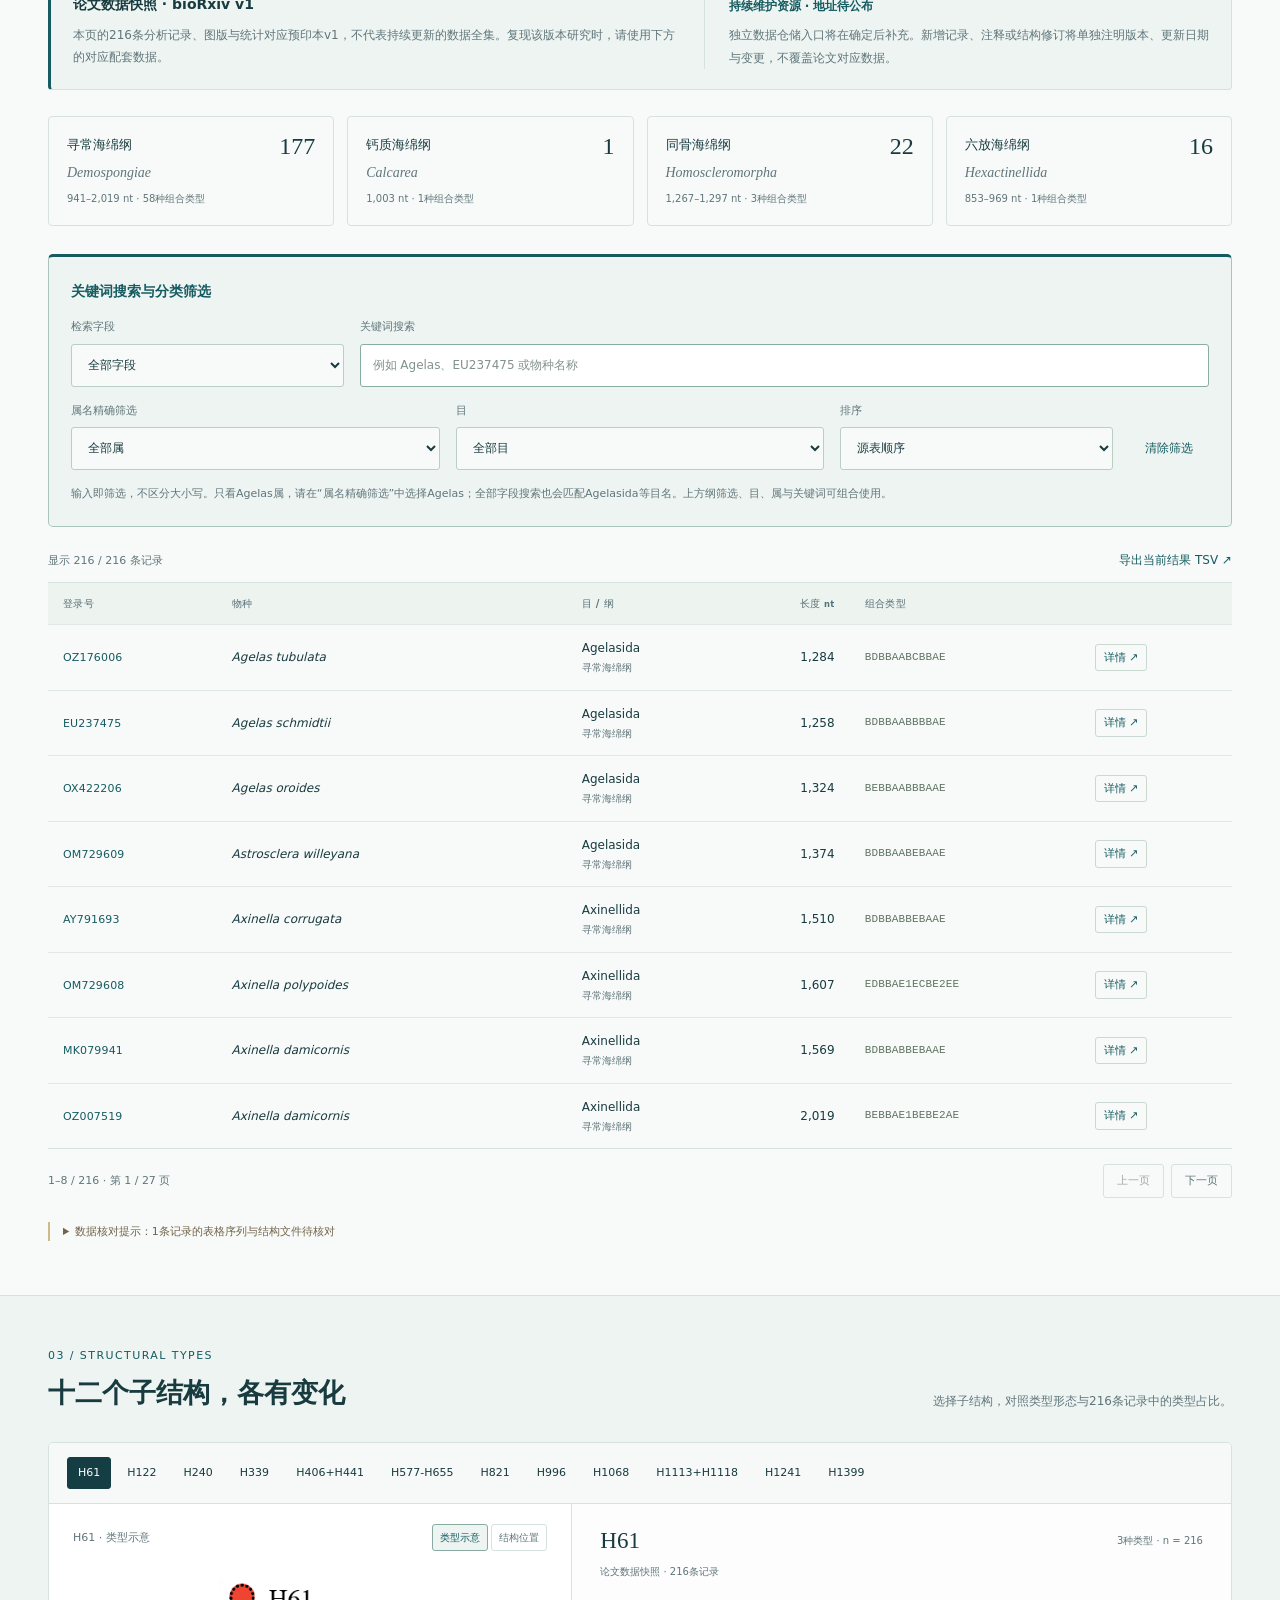
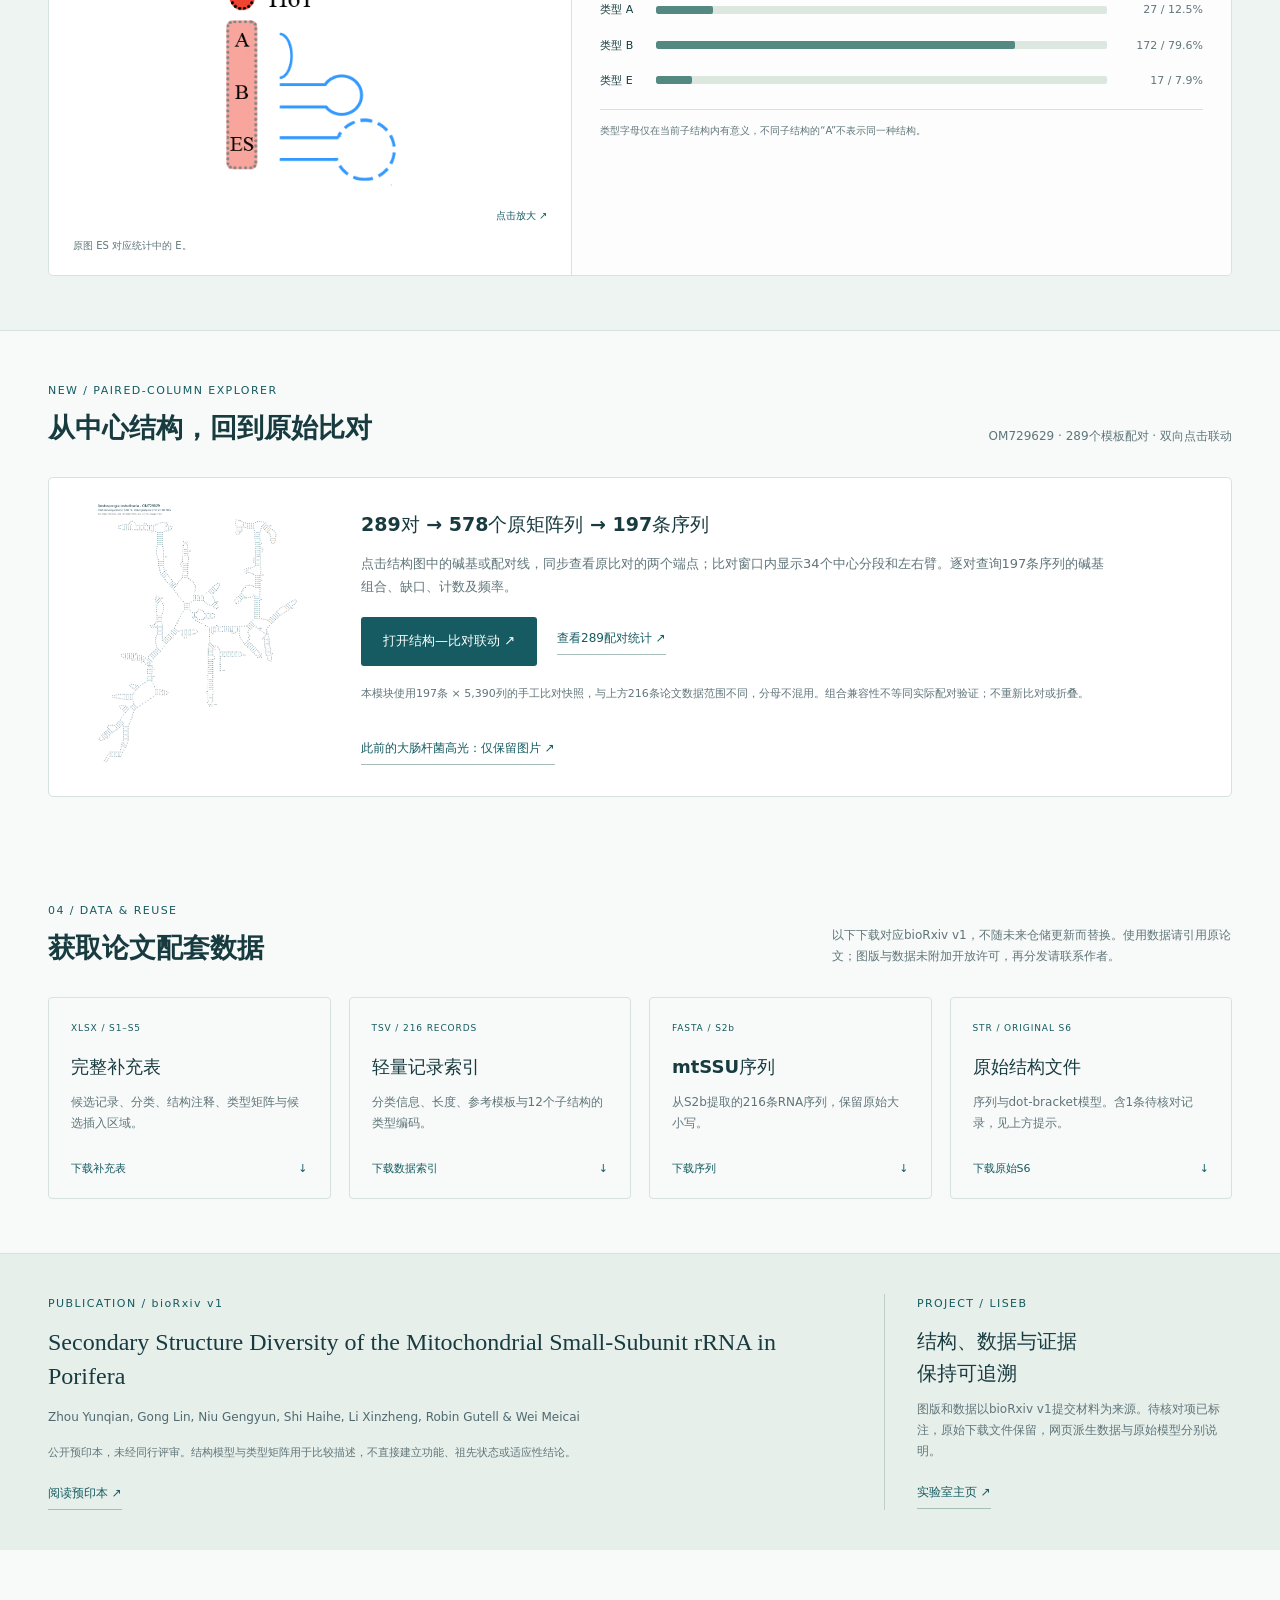
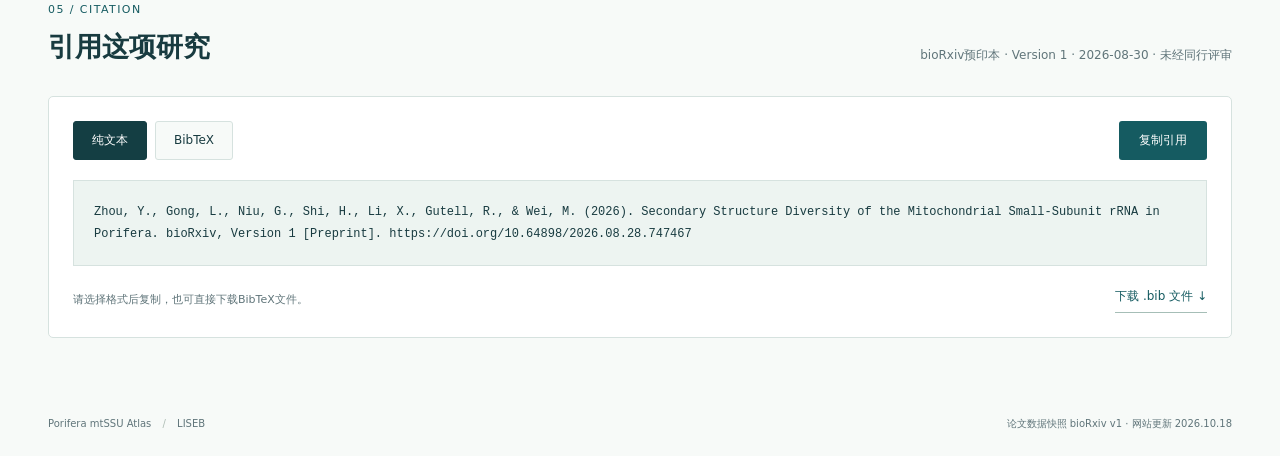
==== commit 53dcf441: "Add OM729629 289-pair CRW structure and original-alignment explorer" ====
--- a/index.html
+++ b/index.html
@@ -1,135 +1,157 @@
-<!doctype html>
-<html lang="zh-CN">
-<head>
-  <meta charset="utf-8">
-  <meta name="viewport" content="width=device-width, initial-scale=1">
-  <meta name="description" content="海绵线粒体小亚基rRNA结构图谱：科研图版、分类群与序列记录、结构类型矩阵及数据下载。">
-  <meta name="theme-color" content="#143e43">
-  <title>Porifera mtSSU Atlas · 海绵线粒体rRNA结构图谱</title>
-  <link rel="icon" href="favicon.svg" type="image/svg+xml">
-  <link rel="stylesheet" href="styles.css?v=20261014-data-versions">
-  <script src="data/records.js" defer></script>
-  <script src="app.js?v=20261013-search-citation" defer></script>
-<link rel="stylesheet" href="substructures.css"><script src="substructures_data.js" defer></script><script src="substructures.js" defer></script></head>
-<body>
-  <a class="skip-link" href="#main">跳至主要内容</a>
-  <div class="preview-strip"><span class="wrap">海绵线粒体rRNA · 结构与数据 <span>论文数据快照：bioRxiv v1</span></span></div>
-  <header class="site-header">
-    <div class="wrap header-inner">
-      <a href="#top" class="brand" aria-label="Porifera mtSSU Atlas 首页"><span class="brand-mark" aria-hidden="true">P<span>·</span></span><span>PORIFERA<span class="brand-sub">mtSSU STRUCTURE ATLAS</span></span></a>
-      <nav aria-label="主导航"><a href="#atlas">图版</a><a href="#data">数据</a><a href="#types">结构类型</a><a href="#downloads">下载</a><a href="#citation">引用</a><a class="lab-link" href="https://mitoooool.github.io/" target="_blank" rel="noopener noreferrer">LISEB ↗<span class="sr-only">（新标签页）</span></a></nav>
-    </div>
-  </header>
-  <main id="main">
-    <section class="hero wrap" id="top" aria-labelledby="page-title">
-      <div class="hero-copy">
-        <p class="eyebrow">PORIFERA / MITOCHONDRIAL SSU rRNA</p>
-        <h1 id="page-title">海绵线粒体<br><span>rRNA结构图谱</span></h1>
-        <p class="hero-english" lang="en">A shared scaffold. Diverse local structures.</p>
-        <p class="hero-description">在共同的同源结构坐标中，浏览海绵线粒体小亚基rRNA的保守骨架与局部变异。从科研图版进入记录、序列和结构类型。</p>
-        <div class="hero-actions"><a class="button primary" href="#data">浏览数据 <span aria-hidden="true">↓</span></a><a class="button secondary" href="#atlas">探索结构图版</a></div>
-        <p class="paper-status"><span class="status-dot" aria-hidden="true"></span> bioRxiv 预印本 · v1 · 30 August 2026 <a href="#citation">复制论文引用 ↗</a></p>
-      </div>
-      <figure class="hero-figure"><div class="figure-topline"><span>STRUCTURAL MAP</span><span>FIG. 2a / DETAIL</span></div><img src="assets/structure-map.webp" alt="论文图2a的局部：保守骨架周围不同子结构的模式示意" width="900" height="958"><figcaption><span>保守骨架中的局部变化</span><button class="text-button" data-figure="2" type="button">查看完整图版 ↗</button></figcaption></figure>
-    </section>
-    <div class="wrap stat-strip" aria-label="数据集概览">
-      <div><strong>216</strong><span>最终分析记录</span><small>4纲 · 22目</small></div>
-      <div><strong>9</strong><span>保守结构锚点</span><small>8个茎 · 1个环</small></div>
-      <div><strong>12</strong><span>高变子结构</span><small>38种局部结构类型</small></div>
-      <div><strong>62</strong><span>组合类型</span><small>长度 853–2,019 nt</small></div>
-    </div>
-
-    <section class="atlas-section section" id="atlas" aria-labelledby="atlas-title">
-      <div class="wrap">
-        <div class="section-heading"><div><p class="eyebrow">01 / FIGURE GALLERY</p><h2 id="atlas-title">从图版认识结构</h2></div><p>保留作者原图，支持放大及原图查看。</p></div>
-        <div class="gallery-layout">
-          <div class="gallery-image"><button id="gallery-open" class="image-button" type="button" aria-label="放大当前科研图版"><img id="gallery-image" src="assets/figure-1.webp" alt="图1：四个海绵纲的保守结构锚点和序列logo" loading="lazy"><span class="image-action">放大图版 ↗</span></button></div>
-          <aside class="gallery-info" aria-label="图版选择与说明">
-            <div class="gallery-tabs" role="group" aria-label="选择图版"><button type="button" data-gallery="1" aria-pressed="true"><span>FIGURE 01</span>保守结构锚点<small>同源比较的起点</small></button><button type="button" data-gallery="2" aria-pressed="false"><span>FIGURE 02</span>结构变异与分布<small>局部类型、类群分布与长度</small></button></div>
-            <h3 id="gallery-title">九个保守结构锚点</h3><p id="gallery-description">H9、H367、H500、H769、H885、H921、H944、H1506及H673-loop，将高度分化的分子放入共同的比较框架。</p>
-            <p class="quiet" id="gallery-source">图1 · 序列logo及结构锚点示意。分类群拓扑用于组织展示，枝长不代表时间或演化距离。</p>
-            <a id="gallery-download" class="text-link" href="assets/figure-1.png" download>下载原始PNG ↗</a>
-          </aside>
-        </div>
-      </div>
-    </section>
-
-    <section class="data-section section wrap" id="data" aria-labelledby="data-title">
-      <div class="section-heading"><div><p class="eyebrow">02 / DATA EXPLORER</p><h2 id="data-title">浏览记录与分类群</h2></div><p>源于补充表S2b与S2c。记录数不等同物种数。</p></div>
-      <aside class="data-version-note" aria-labelledby="data-version-title">
-        <div><h3 id="data-version-title">论文数据快照 · bioRxiv v1</h3><p>本页的216条分析记录、图版与统计对应预印本v1，不代表持续更新的数据全集。复现该版本研究时，请使用下方的对应配套数据。</p></div>
-        <div class="repository-placeholder"><span class="repository-status">持续维护资源 · 地址待公布</span><p>独立数据仓储入口将在确定后补充。新增记录、注释或结构修订将单独注明版本、更新日期与变更，不覆盖论文对应数据。</p></div>
-      </aside>
-      <div class="class-grid" id="class-grid" role="group" aria-label="按纲筛选"></div>
-      <form class="data-controls" id="filters" role="search" aria-label="检索项目记录">
-        <p class="filter-heading">关键词搜索与分类筛选</p>
-        <label class="query-field"><span>检索字段</span><select id="query-field"><option value="all">全部字段</option><option value="accession">登录号</option><option value="species">物种</option><option value="genus">属</option><option value="family">科</option><option value="order">目</option><option value="class">纲</option><option value="composite">组合类型</option></select></label>
-        <label class="search-field"><span>关键词搜索</span><input type="search" id="search" placeholder="例如 Agelas、EU237475 或物种名称" autocomplete="off" maxlength="160" aria-describedby="filter-help"></label>
-        <label class="genus-field"><span>属名精确筛选</span><select id="genus"><option value="">全部属</option></select></label>
-        <label class="order-field"><span>目</span><select id="order"><option value="">全部目</option></select></label>
-        <label class="sort-field"><span>排序</span><select id="sort"><option value="default">源表顺序</option><option value="length-up">长度从短到长</option><option value="length-down">长度从长到短</option><option value="species">物种名称</option></select></label>
-        <button class="reset-button" type="reset">清除筛选</button>
-        <p class="filter-help" id="filter-help">输入即筛选，不区分大小写。只看Agelas属，请在“属名精确筛选”中选择Agelas；全部字段搜索也会匹配Agelasida等目名。上方纲筛选、目、属与关键词可组合使用。</p>
-      </form>
-      <div class="table-topline"><p id="result-count" role="status" aria-live="polite">正在载入216条记录…</p><button id="export-filtered" class="text-button" type="button">导出当前结果 TSV ↗</button></div>
-      <div class="table-scroll" tabindex="0" aria-label="记录表，窄屏可横向滚动"><table><caption class="sr-only">最终分析数据的登录号、物种、分类群、长度及组合类型</caption><thead><tr><th scope="col">登录号</th><th scope="col">物种</th><th scope="col">目 / 纲</th><th scope="col" class="numeric">长度 <small>nt</small></th><th scope="col">组合类型</th><th scope="col"><span class="sr-only">记录详情</span></th></tr></thead><tbody id="record-rows"></tbody></table></div>
-      <div class="pagination"><span id="page-info"></span><div><button type="button" id="previous">上一页</button><button type="button" id="next">下一页</button></div></div>
-      <details class="data-note"><summary>数据核对提示：1条记录的表格序列与结构文件待核对</summary><p>JX978470在S2b中为1,003 nt，但S6结构文件对应序列为1,277 nt。本站保留原始来源，不自动替换；该记录的配对展示与单条结构导出暂不可用。其余215条序列在忽略字母大小写后匹配。</p></details>
-      <noscript><p>记录浏览需要JavaScript。您仍可在下方下载完整补充表。</p></noscript>
-    </section>
-
-    <section class="types-section section" id="types" aria-labelledby="types-title"><div class="wrap">
-      <div class="section-heading"><div><p class="eyebrow">03 / STRUCTURAL TYPES</p><h2 id="types-title">十二个子结构，各有变化</h2></div><p>选择子结构，对照类型形态与216条记录中的类型占比。</p></div>
-      <div class="type-layout">
-  <div class="segment-grid" id="segment-grid" role="group" aria-label="选择高变子结构"></div>
-  <div class="substructure-content">
-    <figure class="substructure-figure">
-      <div class="substructure-figure-head"><span id="substructure-figure-label">H61 · 类型示意</span><div class="substructure-view-switch" role="group" aria-label="切换结构图视图"><button type="button" data-substructure-mode="types" aria-pressed="true">类型示意</button><button type="button" data-substructure-mode="context" aria-pressed="false">结构位置</button></div></div>
-      <button type="button" class="substructure-open" id="substructure-open" aria-haspopup="dialog"><img id="substructure-image" src="assets/substructures/H61-types.png" alt="H61局部结构类型示意" width="261" height="291"><span>点击放大 ↗</span></button>
-      <figcaption class="substructure-caption" id="substructure-caption"></figcaption>
-    </figure>
-    <div class="type-detail">
-      <div class="type-title-row"><h3 id="segment-title">H61</h3><span id="segment-count"></span></div>
-      <p class="types-denominator">论文数据快照 · 216条记录</p>
-      <div id="type-bars"></div>
-      <p class="quiet">类型字母仅在当前子结构内有意义，不同子结构的“A”不表示同一种结构。</p>
-    </div>
-  </div>
-</div>
-    </div></section>
-
-    <section class="downloads-section section wrap" id="downloads" aria-labelledby="downloads-title">
-      <div class="section-heading"><div><p class="eyebrow">04 / DATA &amp; REUSE</p><h2 id="downloads-title">获取论文配套数据</h2></div><p>以下下载对应bioRxiv v1，不随未来仓储更新而替换。使用数据请引用原论文；图版与数据未附加开放许可，再分发请联系作者。</p></div>
-      <div class="download-grid">
-        <a class="download-card" href="data/supplementary-tables.xlsx" download><span class="file-tag">XLSX / S1–S5</span><h3>完整补充表</h3><p>候选记录、分类、结构注释、类型矩阵与候选插入区域。</p><span class="download-action">下载补充表 <span aria-hidden="true">↓</span></span></a>
-        <a class="download-card" href="data/records.tsv" download><span class="file-tag">TSV / 216 RECORDS</span><h3>轻量记录索引</h3><p>分类信息、长度、参考模板与12个子结构的类型编码。</p><span class="download-action">下载数据索引 <span aria-hidden="true">↓</span></span></a>
-        <a class="download-card" href="data/sequences.fasta" download><span class="file-tag">FASTA / S2b</span><h3>mtSSU序列</h3><p>从S2b提取的216条RNA序列，保留原始大小写。</p><span class="download-action">下载序列 <span aria-hidden="true">↓</span></span></a>
-        <a class="download-card" href="data/structures.str" download><span class="file-tag">STR / ORIGINAL S6</span><h3>原始结构文件</h3><p>序列与dot-bracket模型。含1条待核对记录，见上方提示。</p><span class="download-action">下载原始S6 <span aria-hidden="true">↓</span></span></a>
-      </div>
-    </section>
-
-    <section class="publication-section" id="publication" aria-labelledby="publication-title"><div class="wrap publication-layout"><div><p class="eyebrow">PUBLICATION / bioRxiv v1</p><h2 id="publication-title" lang="en">Secondary Structure Diversity of the Mitochondrial Small-Subunit rRNA in Porifera</h2><p class="authors" lang="en">Zhou Yunqian, Gong Lin, Niu Gengyun, Shi Haihe, Li Xinzheng, Robin Gutell &amp; Wei Meicai</p><p class="quiet">公开预印本，未经同行评审。结构模型与类型矩阵用于比较描述，不直接建立功能、祖先状态或适应性结论。</p><a class="text-link" href="https://doi.org/10.64898/2026.08.28.747467" target="_blank" rel="noopener noreferrer">阅读预印本 ↗<span class="sr-only">（新标签页）</span></a></div><aside><p class="eyebrow">PROJECT / LISEB</p><h3>结构、数据与证据<br>保持可追溯</h3><p>图版和数据以bioRxiv v1提交材料为来源。待核对项已标注，原始下载文件保留，网页派生数据与原始模型分别说明。</p><a class="text-link" href="https://mitoooool.github.io/" target="_blank" rel="noopener noreferrer">实验室主页 ↗<span class="sr-only">（新标签页）</span></a></aside></div></section>
-    <section class="citation-section section wrap" id="citation" aria-labelledby="citation-title">
-      <div class="section-heading"><div><p class="eyebrow">05 / CITATION</p><h2 id="citation-title">引用这项研究</h2></div><p>bioRxiv预印本 · Version 1 · 2026-08-30 · 未经同行评审</p></div>
-      <div class="citation-card">
-        <div class="citation-toolbar"><div class="citation-formats" role="group" aria-label="引用格式"><button type="button" data-citation-format="text" aria-pressed="true">纯文本</button><button type="button" data-citation-format="bibtex" aria-pressed="false">BibTeX</button></div><button class="button primary" id="copy-citation" type="button">复制引用</button></div>
-        <pre id="citation-text" tabindex="0" aria-label="当前引用文本，支持选择复制">Zhou, Y., Gong, L., Niu, G., Shi, H., Li, X., Gutell, R., &amp; Wei, M. (2026). Secondary Structure Diversity of the Mitochondrial Small-Subunit rRNA in Porifera. bioRxiv, Version 1 [Preprint]. https://doi.org/10.64898/2026.08.28.747467</pre>
-        <template id="citation-bibtex">@article{Zhou2026PoriferaMtSSU,
-  author = {Zhou, Yunqian and Gong, Lin and Niu, Gengyun and Shi, Haihe and Li, Xinzheng and Gutell, Robin and Wei, Meicai},
-  title = {Secondary Structure Diversity of the Mitochondrial Small-Subunit {rRNA} in {Porifera}},
-  journal = {bioRxiv},
-  year = {2026},
-  doi = {10.64898/2026.08.28.747467},
-  url = {https://doi.org/10.64898/2026.08.28.747467},
-  note = {Version 1; posted 30 August 2026; preprint, not peer reviewed}
-}</template>
-        <div class="citation-bottom"><p id="citation-status" role="status" aria-live="polite">请选择格式后复制，也可直接下载BibTeX文件。</p><a class="text-link" href="data/porifera-mtssu-v1.bib" download>下载 .bib 文件 ↓</a></div>
-      </div>
-    </section>
-  </main>
-  <footer class="wrap footer"><span>Porifera mtSSU Atlas <span class="footer-divider">/</span> LISEB</span><span>论文数据快照 bioRxiv v1 · 网站更新 2026.10.15</span></footer>
-
-  <dialog id="figure-dialog" class="figure-dialog" aria-labelledby="figure-modal-title"><div class="modal-toolbar"><h2 id="figure-modal-title">科研图版</h2><div class="zoom-controls"><button type="button" id="zoom-out" aria-label="缩小图版">−</button><output id="zoom-label">100%</output><button type="button" id="zoom-in" aria-label="放大图版">＋</button><button type="button" id="zoom-reset">适应窗口</button></div><button type="button" class="close-button" data-close="figure-dialog" aria-label="关闭图版">×</button></div><div class="zoom-viewport" id="zoom-viewport"><img id="modal-figure" src="assets/figure-1.png" alt="当前科研图版"></div><p class="modal-footnote">可放大并滚动查看细节；按Esc关闭。</p></dialog>
-  <dialog id="record-dialog" class="record-dialog" aria-labelledby="record-title"><div class="modal-toolbar"><div><p class="eyebrow" id="record-accession"></p><h2 id="record-title"></h2></div><button type="button" class="close-button" data-close="record-dialog" aria-label="关闭记录">×</button></div><div class="record-content" id="record-content"></div></dialog>
-<dialog id="substructure-dialog" class="figure-dialog" aria-labelledby="substructure-modal-title"><div class="modal-toolbar"><h2 id="substructure-modal-title">子结构类型示意</h2><div class="zoom-controls"><button type="button" id="substructure-zoom-out" aria-label="缩小子结构图">−</button><output id="substructure-zoom-label">100%</output><button type="button" id="substructure-zoom-in" aria-label="放大子结构图">＋</button><button type="button" id="substructure-zoom-reset">适应窗口</button></div><button type="button" class="close-button" id="substructure-close" aria-label="关闭子结构图">×</button></div><div class="zoom-viewport" id="substructure-zoom-viewport"><img id="substructure-modal-image" alt="当前子结构图"></div><p class="modal-footnote" id="substructure-modal-caption"></p></dialog></body>
-</html>
+<!doctype html>
+<html lang="zh-CN">
+<head>
+  <meta charset="utf-8">
+  <meta name="viewport" content="width=device-width, initial-scale=1">
+  <meta name="description" content="海绵线粒体小亚基rRNA结构图谱：科研图版、分类群与序列记录、结构类型矩阵及数据下载。">
+  <meta name="theme-color" content="#143e43">
+  <title>Porifera mtSSU Atlas · 海绵线粒体rRNA结构图谱</title>
+  <link rel="icon" href="favicon.svg" type="image/svg+xml">
+  <link rel="stylesheet" href="styles.css?v=20261014-data-versions">
+  <script src="data/records.js" defer></script>
+  <script src="app.js?v=20261013-search-citation" defer></script>
+<link rel="stylesheet" href="substructures.css"><script src="substructures_data.js" defer></script><script src="substructures.js" defer></script><style id="pair-atlas-entry-style">
+.pair-atlas-entry-layout{display:grid;grid-template-columns:250px minmax(0,1fr);gap:38px;align-items:center;padding:24px;border:1px solid var(--line);background:#fff;border-radius:5px}
+.pair-atlas-entry-layout figure{margin:0}.pair-atlas-entry-layout figure img{height:270px;width:100%;object-fit:contain}
+.pair-atlas-entry-layout h3{font-size:19px;font-weight:550;margin:0 0 12px}.pair-atlas-entry-layout p{font-size:13px;color:var(--muted);max-width:750px}
+.pair-atlas-entry-actions{display:flex;gap:20px;align-items:center;flex-wrap:wrap;margin:18px 0}.pair-atlas-entry-actions .text-link{margin-top:0}
+.pair-atlas-entry-layout .quiet{font-size:11px;line-height:1.85;margin-top:13px}
+@media(max-width:800px){.pair-atlas-entry-layout{grid-template-columns:180px minmax(0,1fr);gap:22px;padding:19px}.pair-atlas-entry-layout figure img{height:235px}}
+@media(max-width:550px){.pair-atlas-entry-layout{grid-template-columns:1fr;gap:18px;padding:17px}.pair-atlas-entry-layout figure img{height:220px}.pair-atlas-entry-layout h3{font-size:17px}.pair-atlas-entry-actions{gap:14px}}
+</style></head>
+<body>
+  <a class="skip-link" href="#main">跳至主要内容</a>
+  <div class="preview-strip"><span class="wrap">海绵线粒体rRNA · 结构与数据 <span>论文数据快照：bioRxiv v1</span></span></div>
+  <header class="site-header">
+    <div class="wrap header-inner">
+      <a href="#top" class="brand" aria-label="Porifera mtSSU Atlas 首页"><span class="brand-mark" aria-hidden="true">P<span>·</span></span><span>PORIFERA<span class="brand-sub">mtSSU STRUCTURE ATLAS</span></span></a>
+      <nav aria-label="主导航"><a href="#atlas">图版</a><a href="#data">数据</a><a href="#types">结构类型</a><a href="#pair-atlas">配对联动</a><a href="#downloads">下载</a><a href="#citation">引用</a><a class="lab-link" href="https://mitoooool.github.io/" target="_blank" rel="noopener noreferrer">LISEB ↗<span class="sr-only">（新标签页）</span></a></nav>
+    </div>
+  </header>
+  <main id="main">
+    <section class="hero wrap" id="top" aria-labelledby="page-title">
+      <div class="hero-copy">
+        <p class="eyebrow">PORIFERA / MITOCHONDRIAL SSU rRNA</p>
+        <h1 id="page-title">海绵线粒体<br><span>rRNA结构图谱</span></h1>
+        <p class="hero-english" lang="en">A shared scaffold. Diverse local structures.</p>
+        <p class="hero-description">在共同的同源结构坐标中，浏览海绵线粒体小亚基rRNA的保守骨架与局部变异。从科研图版进入记录、序列和结构类型。</p>
+        <div class="hero-actions"><a class="button primary" href="#data">浏览数据 <span aria-hidden="true">↓</span></a><a class="button secondary" href="#atlas">探索结构图版</a></div>
+        <p class="paper-status"><span class="status-dot" aria-hidden="true"></span> bioRxiv 预印本 · v1 · 30 August 2026 <a href="#citation">复制论文引用 ↗</a></p>
+      </div>
+      <figure class="hero-figure"><div class="figure-topline"><span>STRUCTURAL MAP</span><span>FIG. 2a / DETAIL</span></div><img src="assets/structure-map.webp" alt="论文图2a的局部：保守骨架周围不同子结构的模式示意" width="900" height="958"><figcaption><span>保守骨架中的局部变化</span><button class="text-button" data-figure="2" type="button">查看完整图版 ↗</button></figcaption></figure>
+    </section>
+    <div class="wrap stat-strip" aria-label="数据集概览">
+      <div><strong>216</strong><span>最终分析记录</span><small>4纲 · 22目</small></div>
+      <div><strong>9</strong><span>保守结构锚点</span><small>8个茎 · 1个环</small></div>
+      <div><strong>12</strong><span>高变子结构</span><small>38种局部结构类型</small></div>
+      <div><strong>62</strong><span>组合类型</span><small>长度 853–2,019 nt</small></div>
+    </div>
+
+    <section class="atlas-section section" id="atlas" aria-labelledby="atlas-title">
+      <div class="wrap">
+        <div class="section-heading"><div><p class="eyebrow">01 / FIGURE GALLERY</p><h2 id="atlas-title">从图版认识结构</h2></div><p>保留作者原图，支持放大及原图查看。</p></div>
+        <div class="gallery-layout">
+          <div class="gallery-image"><button id="gallery-open" class="image-button" type="button" aria-label="放大当前科研图版"><img id="gallery-image" src="assets/figure-1.webp" alt="图1：四个海绵纲的保守结构锚点和序列logo" loading="lazy"><span class="image-action">放大图版 ↗</span></button></div>
+          <aside class="gallery-info" aria-label="图版选择与说明">
+            <div class="gallery-tabs" role="group" aria-label="选择图版"><button type="button" data-gallery="1" aria-pressed="true"><span>FIGURE 01</span>保守结构锚点<small>同源比较的起点</small></button><button type="button" data-gallery="2" aria-pressed="false"><span>FIGURE 02</span>结构变异与分布<small>局部类型、类群分布与长度</small></button></div>
+            <h3 id="gallery-title">九个保守结构锚点</h3><p id="gallery-description">H9、H367、H500、H769、H885、H921、H944、H1506及H673-loop，将高度分化的分子放入共同的比较框架。</p>
+            <p class="quiet" id="gallery-source">图1 · 序列logo及结构锚点示意。分类群拓扑用于组织展示，枝长不代表时间或演化距离。</p>
+            <a id="gallery-download" class="text-link" href="assets/figure-1.png" download>下载原始PNG ↗</a>
+          </aside>
+        </div>
+      </div>
+    </section>
+
+    <section class="data-section section wrap" id="data" aria-labelledby="data-title">
+      <div class="section-heading"><div><p class="eyebrow">02 / DATA EXPLORER</p><h2 id="data-title">浏览记录与分类群</h2></div><p>源于补充表S2b与S2c。记录数不等同物种数。</p></div>
+      <aside class="data-version-note" aria-labelledby="data-version-title">
+        <div><h3 id="data-version-title">论文数据快照 · bioRxiv v1</h3><p>本页的216条分析记录、图版与统计对应预印本v1，不代表持续更新的数据全集。复现该版本研究时，请使用下方的对应配套数据。</p></div>
+        <div class="repository-placeholder"><span class="repository-status">持续维护资源 · 地址待公布</span><p>独立数据仓储入口将在确定后补充。新增记录、注释或结构修订将单独注明版本、更新日期与变更，不覆盖论文对应数据。</p></div>
+      </aside>
+      <div class="class-grid" id="class-grid" role="group" aria-label="按纲筛选"></div>
+      <form class="data-controls" id="filters" role="search" aria-label="检索项目记录">
+        <p class="filter-heading">关键词搜索与分类筛选</p>
+        <label class="query-field"><span>检索字段</span><select id="query-field"><option value="all">全部字段</option><option value="accession">登录号</option><option value="species">物种</option><option value="genus">属</option><option value="family">科</option><option value="order">目</option><option value="class">纲</option><option value="composite">组合类型</option></select></label>
+        <label class="search-field"><span>关键词搜索</span><input type="search" id="search" placeholder="例如 Agelas、EU237475 或物种名称" autocomplete="off" maxlength="160" aria-describedby="filter-help"></label>
+        <label class="genus-field"><span>属名精确筛选</span><select id="genus"><option value="">全部属</option></select></label>
+        <label class="order-field"><span>目</span><select id="order"><option value="">全部目</option></select></label>
+        <label class="sort-field"><span>排序</span><select id="sort"><option value="default">源表顺序</option><option value="length-up">长度从短到长</option><option value="length-down">长度从长到短</option><option value="species">物种名称</option></select></label>
+        <button class="reset-button" type="reset">清除筛选</button>
+        <p class="filter-help" id="filter-help">输入即筛选，不区分大小写。只看Agelas属，请在“属名精确筛选”中选择Agelas；全部字段搜索也会匹配Agelasida等目名。上方纲筛选、目、属与关键词可组合使用。</p>
+      </form>
+      <div class="table-topline"><p id="result-count" role="status" aria-live="polite">正在载入216条记录…</p><button id="export-filtered" class="text-button" type="button">导出当前结果 TSV ↗</button></div>
+      <div class="table-scroll" tabindex="0" aria-label="记录表，窄屏可横向滚动"><table><caption class="sr-only">最终分析数据的登录号、物种、分类群、长度及组合类型</caption><thead><tr><th scope="col">登录号</th><th scope="col">物种</th><th scope="col">目 / 纲</th><th scope="col" class="numeric">长度 <small>nt</small></th><th scope="col">组合类型</th><th scope="col"><span class="sr-only">记录详情</span></th></tr></thead><tbody id="record-rows"></tbody></table></div>
+      <div class="pagination"><span id="page-info"></span><div><button type="button" id="previous">上一页</button><button type="button" id="next">下一页</button></div></div>
+      <details class="data-note"><summary>数据核对提示：1条记录的表格序列与结构文件待核对</summary><p>JX978470在S2b中为1,003 nt，但S6结构文件对应序列为1,277 nt。本站保留原始来源，不自动替换；该记录的配对展示与单条结构导出暂不可用。其余215条序列在忽略字母大小写后匹配。</p></details>
+      <noscript><p>记录浏览需要JavaScript。您仍可在下方下载完整补充表。</p></noscript>
+    </section>
+
+    <section class="types-section section" id="types" aria-labelledby="types-title"><div class="wrap">
+      <div class="section-heading"><div><p class="eyebrow">03 / STRUCTURAL TYPES</p><h2 id="types-title">十二个子结构，各有变化</h2></div><p>选择子结构，对照类型形态与216条记录中的类型占比。</p></div>
+      <div class="type-layout">
+  <div class="segment-grid" id="segment-grid" role="group" aria-label="选择高变子结构"></div>
+  <div class="substructure-content">
+    <figure class="substructure-figure">
+      <div class="substructure-figure-head"><span id="substructure-figure-label">H61 · 类型示意</span><div class="substructure-view-switch" role="group" aria-label="切换结构图视图"><button type="button" data-substructure-mode="types" aria-pressed="true">类型示意</button><button type="button" data-substructure-mode="context" aria-pressed="false">结构位置</button></div></div>
+      <button type="button" class="substructure-open" id="substructure-open" aria-haspopup="dialog"><img id="substructure-image" src="assets/substructures/H61-types.png" alt="H61局部结构类型示意" width="261" height="291"><span>点击放大 ↗</span></button>
+      <figcaption class="substructure-caption" id="substructure-caption"></figcaption>
+    </figure>
+    <div class="type-detail">
+      <div class="type-title-row"><h3 id="segment-title">H61</h3><span id="segment-count"></span></div>
+      <p class="types-denominator">论文数据快照 · 216条记录</p>
+      <div id="type-bars"></div>
+      <p class="quiet">类型字母仅在当前子结构内有意义，不同子结构的“A”不表示同一种结构。</p>
+    </div>
+  </div>
+</div>
+    </div></section>
+
+
+    <section class="section wrap pair-atlas-entry" id="pair-atlas" aria-labelledby="pair-atlas-title">
+      <div class="section-heading"><div><p class="eyebrow">NEW / PAIRED-COLUMN EXPLORER</p><h2 id="pair-atlas-title">从中心结构，回到原始比对</h2></div><p>OM729629 · 289个模板配对 · 双向点击联动</p></div>
+      <div class="pair-atlas-entry-layout">
+        <figure><a href="pair-atlas/" aria-label="打开OM729629结构与比对联动"><img src="pair-atlas/OM729629_CRW_pair_frequency.png" alt="OM729629自身1068个碱基和289个配对，参照CRW布局绘制" width="1518" height="1926" loading="lazy"></a></figure>
+        <div><h3>289对 → 578个原矩阵列 → 197条序列</h3>
+          <p>点击结构图中的碱基或配对线，同步查看原比对的两个端点；比对窗口内显示34个中心分段和左右臂。逐对查询197条序列的碱基组合、缺口、计数及频率。</p>
+          <div class="pair-atlas-entry-actions"><a class="button primary" href="pair-atlas/">打开结构—比对联动 ↗</a><a class="text-link" href="pair-atlas/#pairs">查看289配对统计 ↗</a></div>
+          <p class="quiet">本模块使用197条 × 5,390列的手工比对快照，与上方216条论文数据范围不同，分母不混用。组合兼容性不等同实际配对验证；不重新比对或折叠。</p>
+          <p class="quiet"><a class="text-link" href="pair-atlas/ecoli_highlights_static.png" target="_blank">此前的大肠杆菌高光：仅保留图片 ↗</a></p>
+        </div>
+      </div>
+    </section>
+
+    <section class="downloads-section section wrap" id="downloads" aria-labelledby="downloads-title">
+      <div class="section-heading"><div><p class="eyebrow">04 / DATA &amp; REUSE</p><h2 id="downloads-title">获取论文配套数据</h2></div><p>以下下载对应bioRxiv v1，不随未来仓储更新而替换。使用数据请引用原论文；图版与数据未附加开放许可，再分发请联系作者。</p></div>
+      <div class="download-grid">
+        <a class="download-card" href="data/supplementary-tables.xlsx" download><span class="file-tag">XLSX / S1–S5</span><h3>完整补充表</h3><p>候选记录、分类、结构注释、类型矩阵与候选插入区域。</p><span class="download-action">下载补充表 <span aria-hidden="true">↓</span></span></a>
+        <a class="download-card" href="data/records.tsv" download><span class="file-tag">TSV / 216 RECORDS</span><h3>轻量记录索引</h3><p>分类信息、长度、参考模板与12个子结构的类型编码。</p><span class="download-action">下载数据索引 <span aria-hidden="true">↓</span></span></a>
+        <a class="download-card" href="data/sequences.fasta" download><span class="file-tag">FASTA / S2b</span><h3>mtSSU序列</h3><p>从S2b提取的216条RNA序列，保留原始大小写。</p><span class="download-action">下载序列 <span aria-hidden="true">↓</span></span></a>
+        <a class="download-card" href="data/structures.str" download><span class="file-tag">STR / ORIGINAL S6</span><h3>原始结构文件</h3><p>序列与dot-bracket模型。含1条待核对记录，见上方提示。</p><span class="download-action">下载原始S6 <span aria-hidden="true">↓</span></span></a>
+      </div>
+    </section>
+
+    <section class="publication-section" id="publication" aria-labelledby="publication-title"><div class="wrap publication-layout"><div><p class="eyebrow">PUBLICATION / bioRxiv v1</p><h2 id="publication-title" lang="en">Secondary Structure Diversity of the Mitochondrial Small-Subunit rRNA in Porifera</h2><p class="authors" lang="en">Zhou Yunqian, Gong Lin, Niu Gengyun, Shi Haihe, Li Xinzheng, Robin Gutell &amp; Wei Meicai</p><p class="quiet">公开预印本，未经同行评审。结构模型与类型矩阵用于比较描述，不直接建立功能、祖先状态或适应性结论。</p><a class="text-link" href="https://doi.org/10.64898/2026.08.28.747467" target="_blank" rel="noopener noreferrer">阅读预印本 ↗<span class="sr-only">（新标签页）</span></a></div><aside><p class="eyebrow">PROJECT / LISEB</p><h3>结构、数据与证据<br>保持可追溯</h3><p>图版和数据以bioRxiv v1提交材料为来源。待核对项已标注，原始下载文件保留，网页派生数据与原始模型分别说明。</p><a class="text-link" href="https://mitoooool.github.io/" target="_blank" rel="noopener noreferrer">实验室主页 ↗<span class="sr-only">（新标签页）</span></a></aside></div></section>
+    <section class="citation-section section wrap" id="citation" aria-labelledby="citation-title">
+      <div class="section-heading"><div><p class="eyebrow">05 / CITATION</p><h2 id="citation-title">引用这项研究</h2></div><p>bioRxiv预印本 · Version 1 · 2026-08-30 · 未经同行评审</p></div>
+      <div class="citation-card">
+        <div class="citation-toolbar"><div class="citation-formats" role="group" aria-label="引用格式"><button type="button" data-citation-format="text" aria-pressed="true">纯文本</button><button type="button" data-citation-format="bibtex" aria-pressed="false">BibTeX</button></div><button class="button primary" id="copy-citation" type="button">复制引用</button></div>
+        <pre id="citation-text" tabindex="0" aria-label="当前引用文本，支持选择复制">Zhou, Y., Gong, L., Niu, G., Shi, H., Li, X., Gutell, R., &amp; Wei, M. (2026). Secondary Structure Diversity of the Mitochondrial Small-Subunit rRNA in Porifera. bioRxiv, Version 1 [Preprint]. https://doi.org/10.64898/2026.08.28.747467</pre>
+        <template id="citation-bibtex">@article{Zhou2026PoriferaMtSSU,
+  author = {Zhou, Yunqian and Gong, Lin and Niu, Gengyun and Shi, Haihe and Li, Xinzheng and Gutell, Robin and Wei, Meicai},
+  title = {Secondary Structure Diversity of the Mitochondrial Small-Subunit {rRNA} in {Porifera}},
+  journal = {bioRxiv},
+  year = {2026},
+  doi = {10.64898/2026.08.28.747467},
+  url = {https://doi.org/10.64898/2026.08.28.747467},
+  note = {Version 1; posted 30 August 2026; preprint, not peer reviewed}
+}</template>
+        <div class="citation-bottom"><p id="citation-status" role="status" aria-live="polite">请选择格式后复制，也可直接下载BibTeX文件。</p><a class="text-link" href="data/porifera-mtssu-v1.bib" download>下载 .bib 文件 ↓</a></div>
+      </div>
+    </section>
+  </main>
+  <footer class="wrap footer"><span>Porifera mtSSU Atlas <span class="footer-divider">/</span> LISEB</span><span>论文数据快照 bioRxiv v1 · 网站更新 2026.10.18</span></footer>
+
+  <dialog id="figure-dialog" class="figure-dialog" aria-labelledby="figure-modal-title"><div class="modal-toolbar"><h2 id="figure-modal-title">科研图版</h2><div class="zoom-controls"><button type="button" id="zoom-out" aria-label="缩小图版">−</button><output id="zoom-label">100%</output><button type="button" id="zoom-in" aria-label="放大图版">＋</button><button type="button" id="zoom-reset">适应窗口</button></div><button type="button" class="close-button" data-close="figure-dialog" aria-label="关闭图版">×</button></div><div class="zoom-viewport" id="zoom-viewport"><img id="modal-figure" src="assets/figure-1.png" alt="当前科研图版"></div><p class="modal-footnote">可放大并滚动查看细节；按Esc关闭。</p></dialog>
+  <dialog id="record-dialog" class="record-dialog" aria-labelledby="record-title"><div class="modal-toolbar"><div><p class="eyebrow" id="record-accession"></p><h2 id="record-title"></h2></div><button type="button" class="close-button" data-close="record-dialog" aria-label="关闭记录">×</button></div><div class="record-content" id="record-content"></div></dialog>
+<dialog id="substructure-dialog" class="figure-dialog" aria-labelledby="substructure-modal-title"><div class="modal-toolbar"><h2 id="substructure-modal-title">子结构类型示意</h2><div class="zoom-controls"><button type="button" id="substructure-zoom-out" aria-label="缩小子结构图">−</button><output id="substructure-zoom-label">100%</output><button type="button" id="substructure-zoom-in" aria-label="放大子结构图">＋</button><button type="button" id="substructure-zoom-reset">适应窗口</button></div><button type="button" class="close-button" id="substructure-close" aria-label="关闭子结构图">×</button></div><div class="zoom-viewport" id="substructure-zoom-viewport"><img id="substructure-modal-image" alt="当前子结构图"></div><p class="modal-footnote" id="substructure-modal-caption"></p></dialog></body>
+</html>
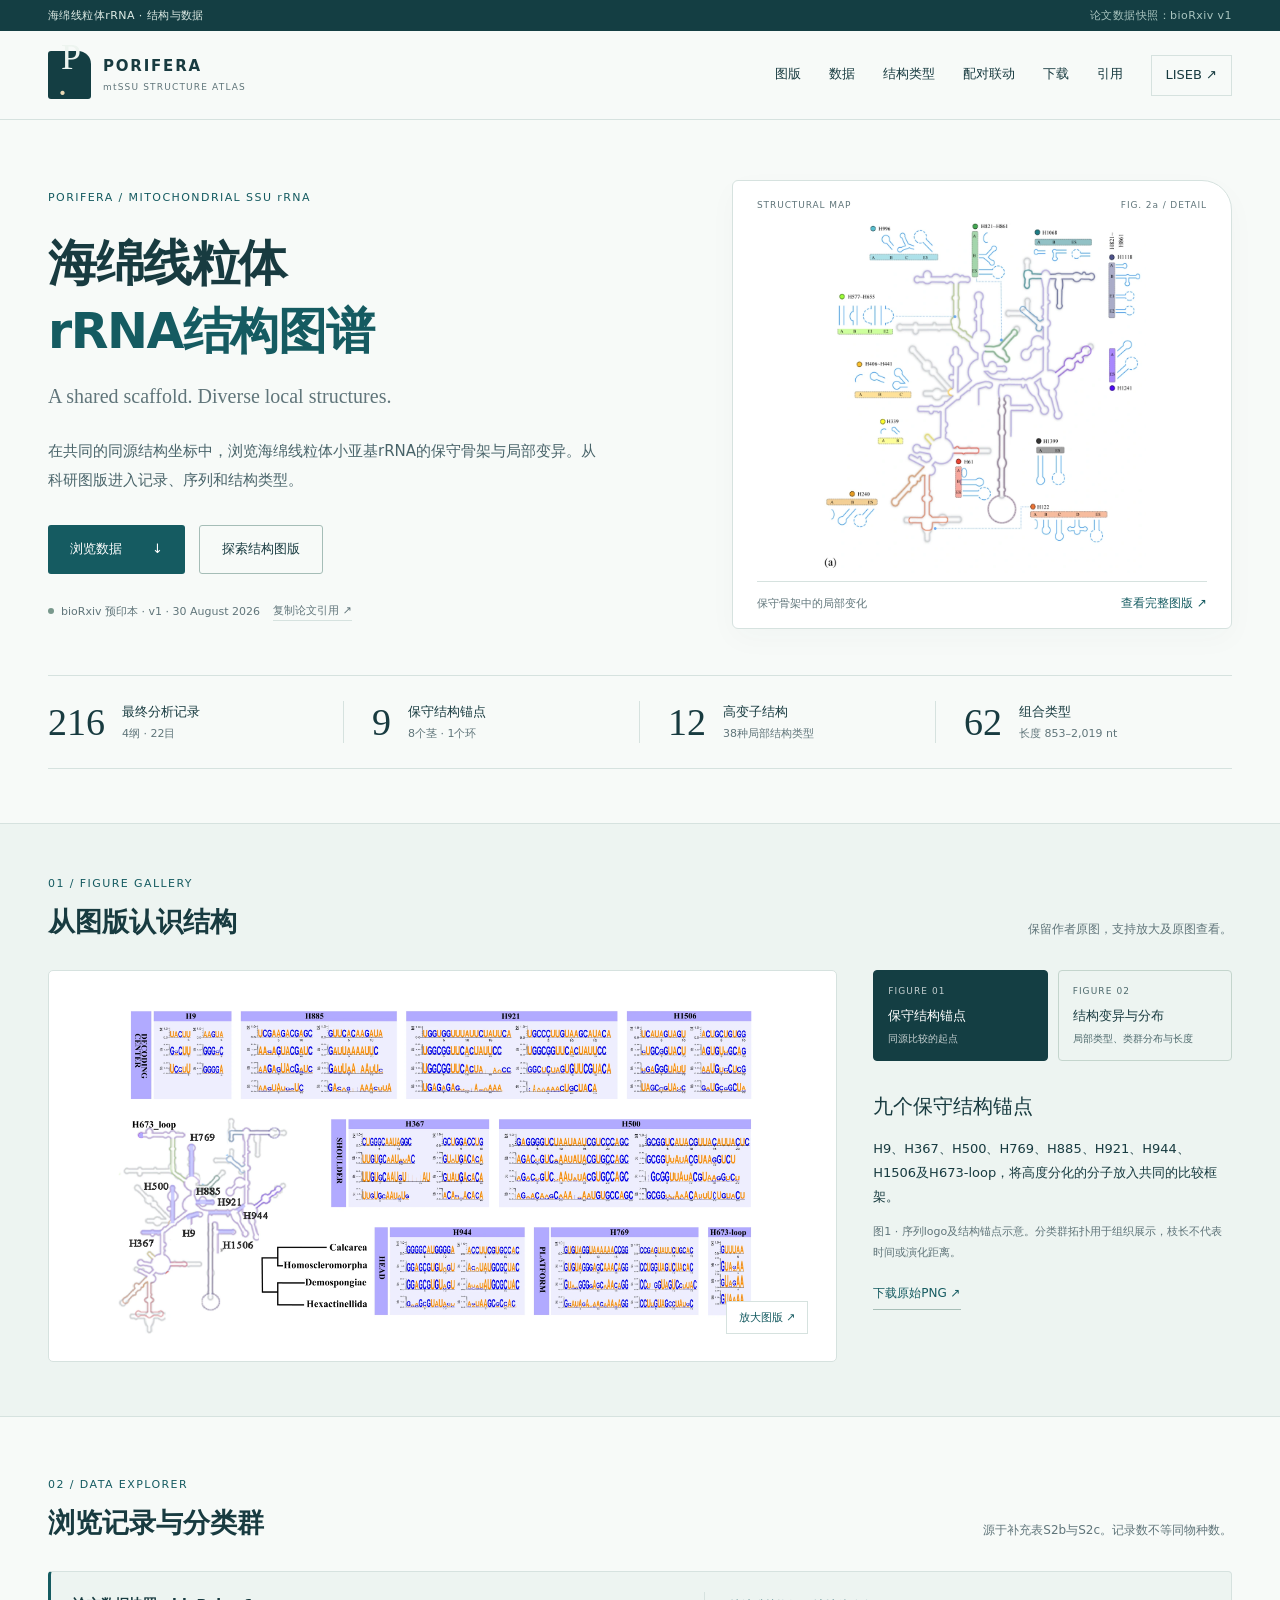
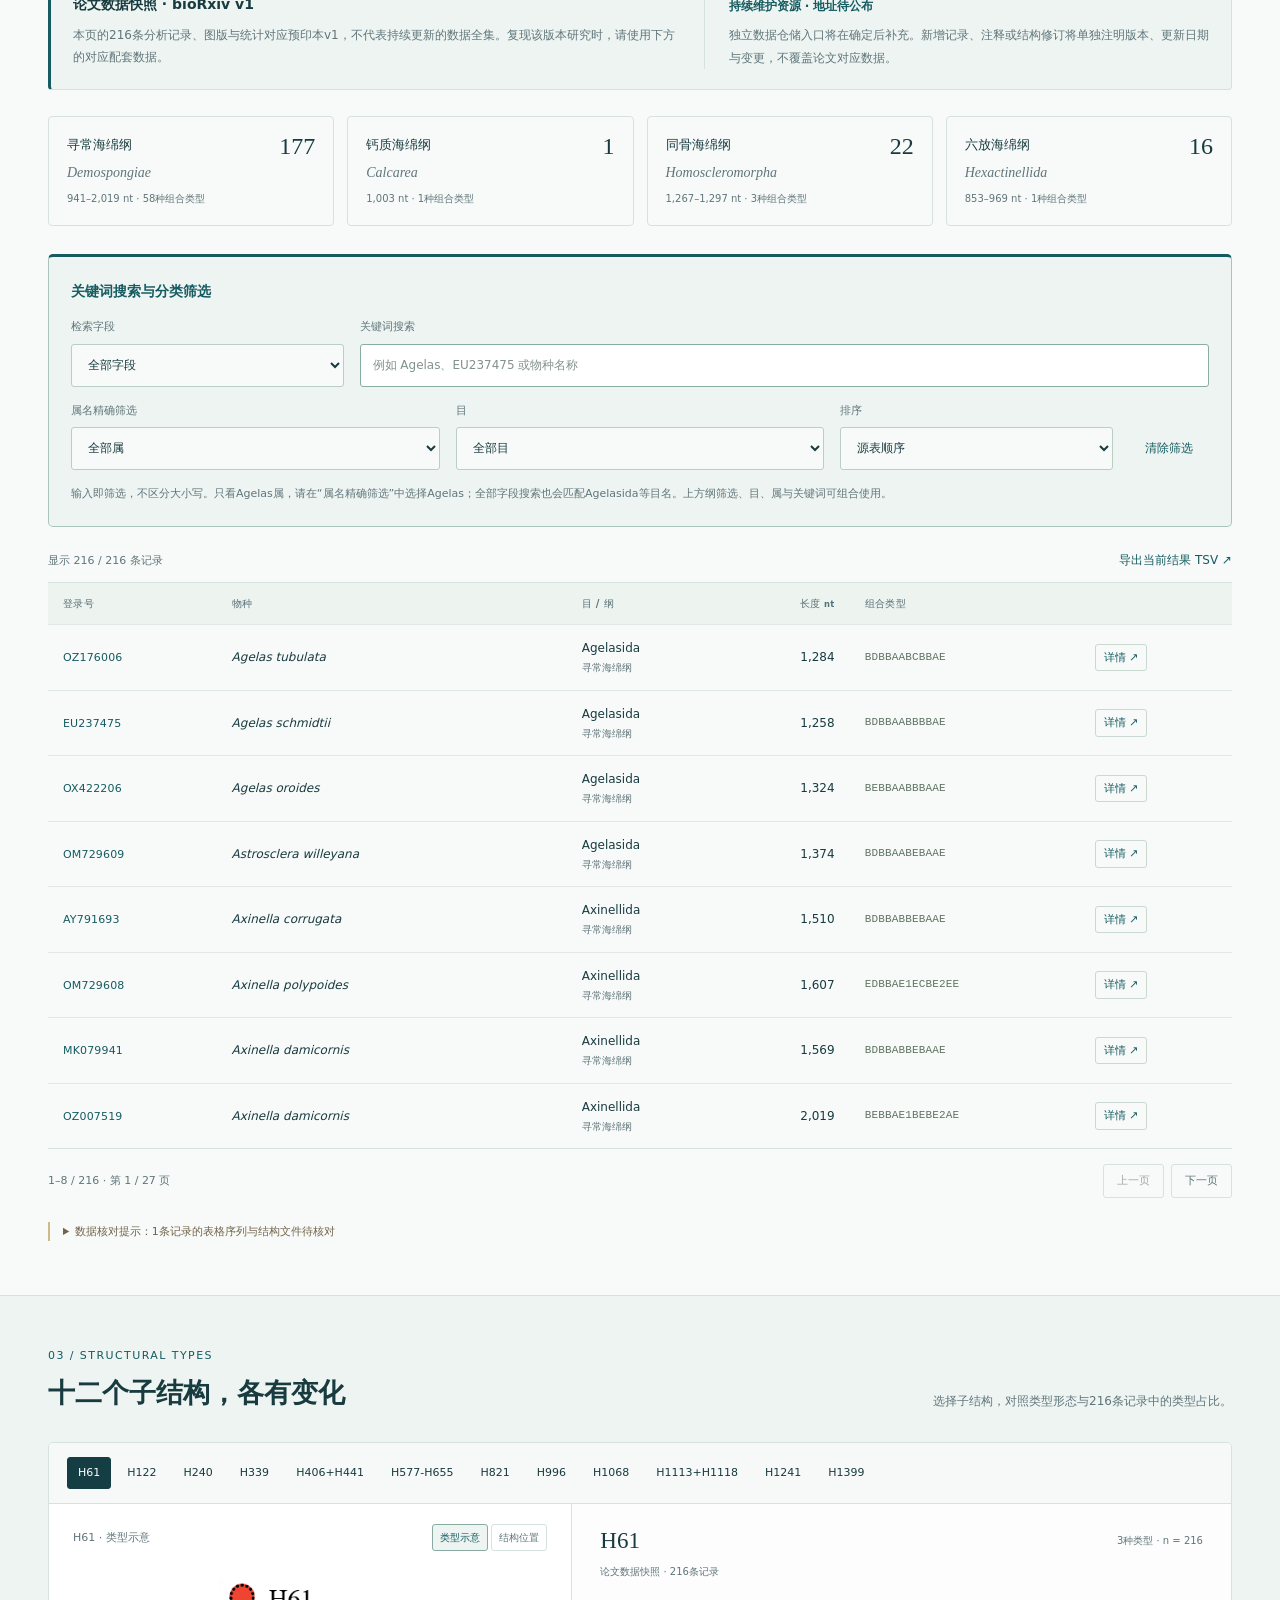
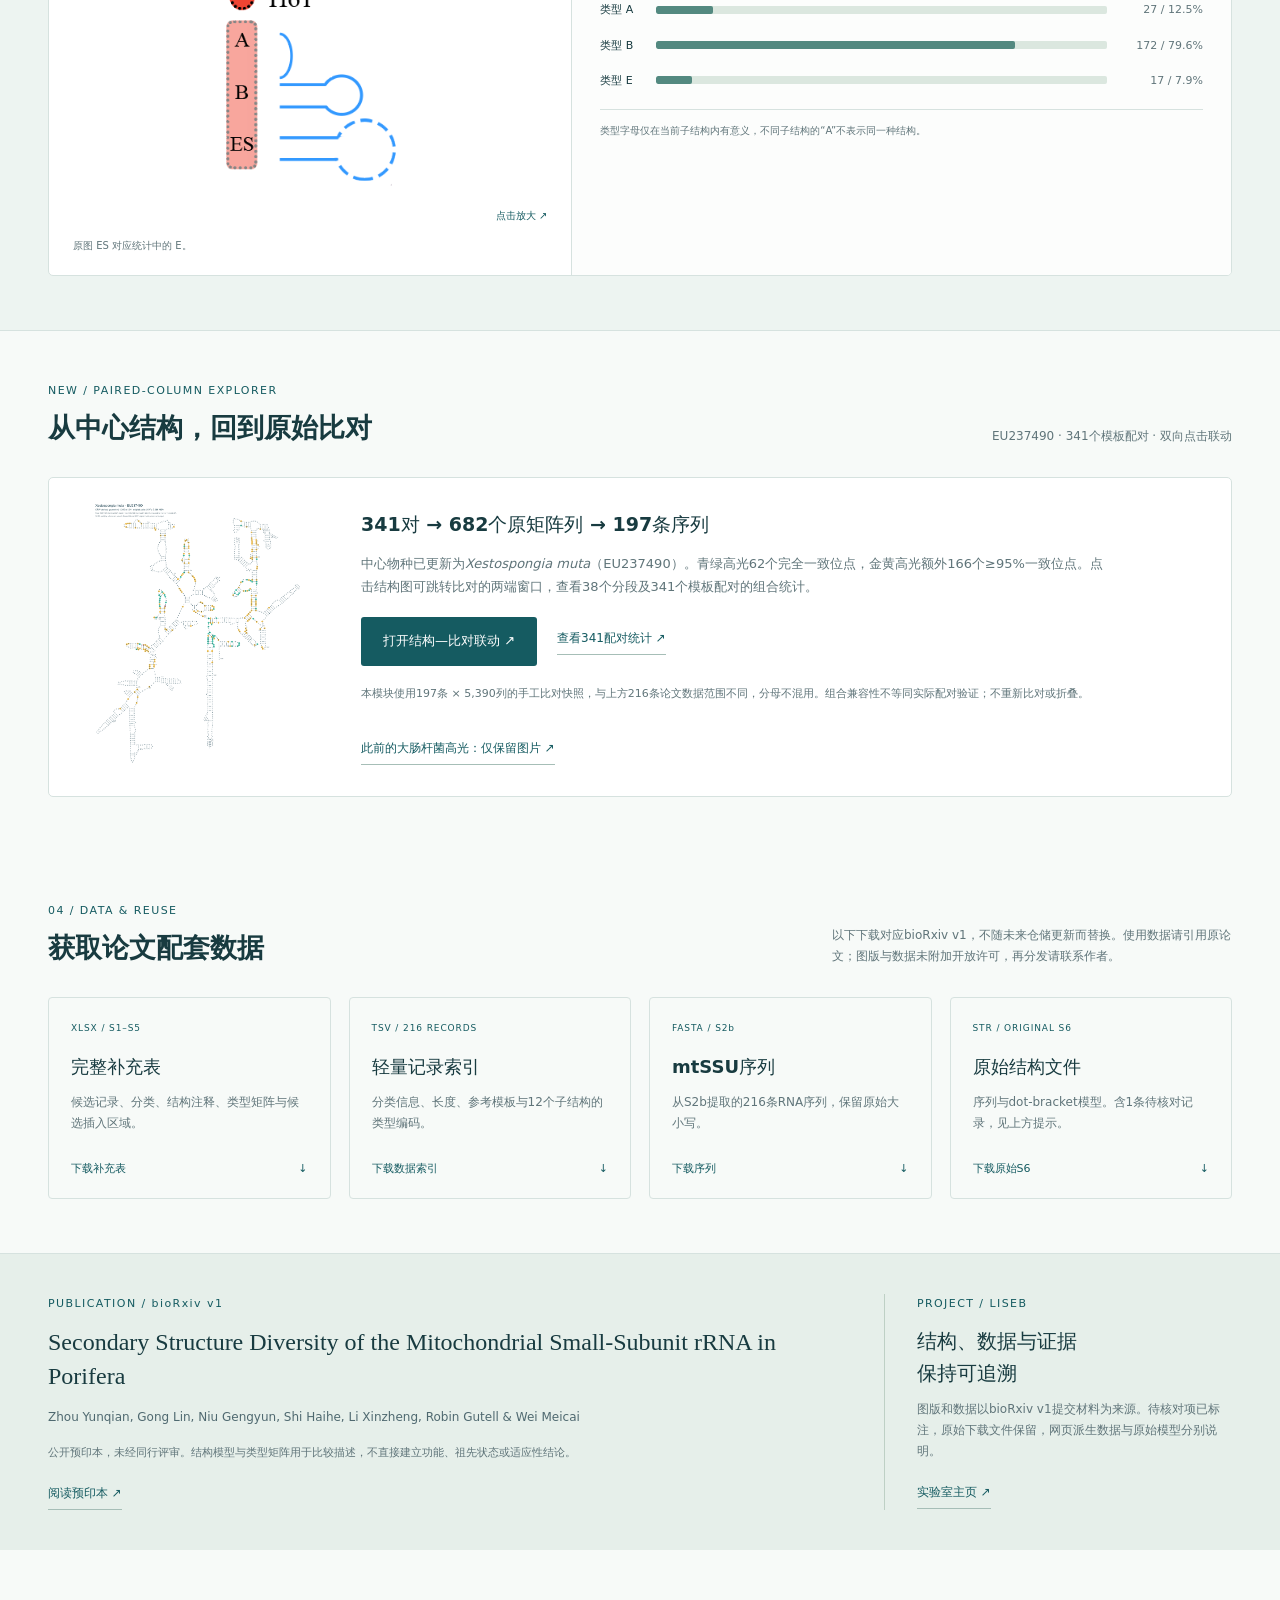
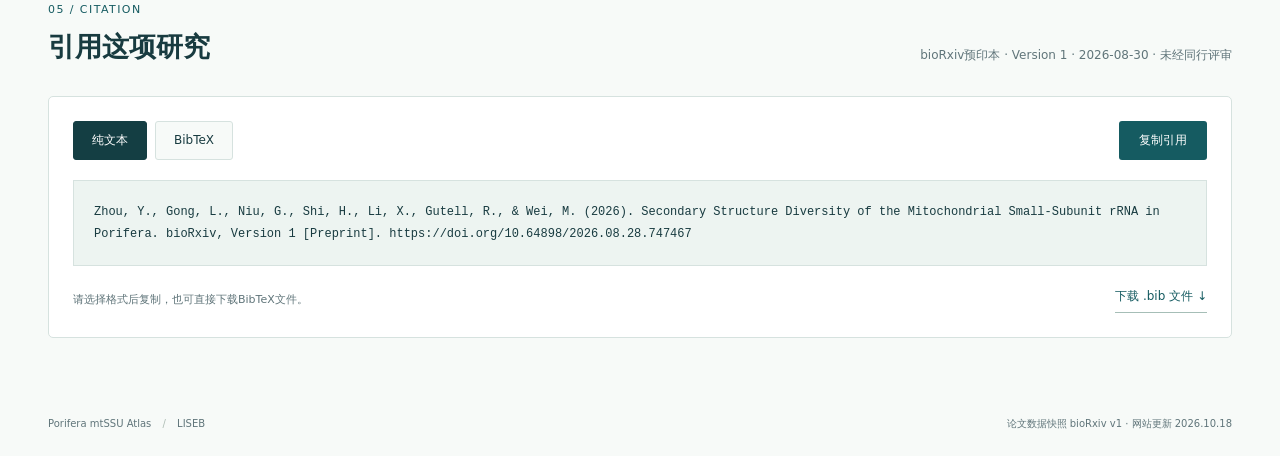
==== commit 0896fb62: "Replace center with EU237490 and highlight 100% and 95% conserved columns" ====
--- a/index.html
+++ b/index.html
@@ -108,12 +108,12 @@
 
 
     <section class="section wrap pair-atlas-entry" id="pair-atlas" aria-labelledby="pair-atlas-title">
-      <div class="section-heading"><div><p class="eyebrow">NEW / PAIRED-COLUMN EXPLORER</p><h2 id="pair-atlas-title">从中心结构，回到原始比对</h2></div><p>OM729629 · 289个模板配对 · 双向点击联动</p></div>
+      <div class="section-heading"><div><p class="eyebrow">NEW / PAIRED-COLUMN EXPLORER</p><h2 id="pair-atlas-title">从中心结构，回到原始比对</h2></div><p>EU237490 · 341个模板配对 · 双向点击联动</p></div>
       <div class="pair-atlas-entry-layout">
-        <figure><a href="pair-atlas/" aria-label="打开OM729629结构与比对联动"><img src="pair-atlas/OM729629_CRW_pair_frequency.png" alt="OM729629自身1068个碱基和289个配对，参照CRW布局绘制" width="1518" height="1926" loading="lazy"></a></figure>
-        <div><h3>289对 → 578个原矩阵列 → 197条序列</h3>
-          <p>点击结构图中的碱基或配对线，同步查看原比对的两个端点；比对窗口内显示34个中心分段和左右臂。逐对查询197条序列的碱基组合、缺口、计数及频率。</p>
-          <div class="pair-atlas-entry-actions"><a class="button primary" href="pair-atlas/">打开结构—比对联动 ↗</a><a class="text-link" href="pair-atlas/#pairs">查看289配对统计 ↗</a></div>
+        <figure><a href="pair-atlas/" aria-label="打开EU237490结构与比对联动"><img src="pair-atlas/EU237490_CRW_conservation.png" alt="EU237490自身1310个碱基和341个配对，青绿为100%一致、金黄为95%至不足100%一致" loading="lazy"></a></figure>
+        <div><h3>341对 → 682个原矩阵列 → 197条序列</h3>
+          <p>中心物种已更新为<i>Xestospongia muta</i>（EU237490）。青绿高光62个完全一致位点，金黄高光额外166个≥95%一致位点。点击结构图可跳转比对的两端窗口，查看38个分段及341个模板配对的组合统计。</p>
+          <div class="pair-atlas-entry-actions"><a class="button primary" href="pair-atlas/">打开结构—比对联动 ↗</a><a class="text-link" href="pair-atlas/#pairs">查看341配对统计 ↗</a></div>
           <p class="quiet">本模块使用197条 × 5,390列的手工比对快照，与上方216条论文数据范围不同，分母不混用。组合兼容性不等同实际配对验证；不重新比对或折叠。</p>
           <p class="quiet"><a class="text-link" href="pair-atlas/ecoli_highlights_static.png" target="_blank">此前的大肠杆菌高光：仅保留图片 ↗</a></p>
         </div>
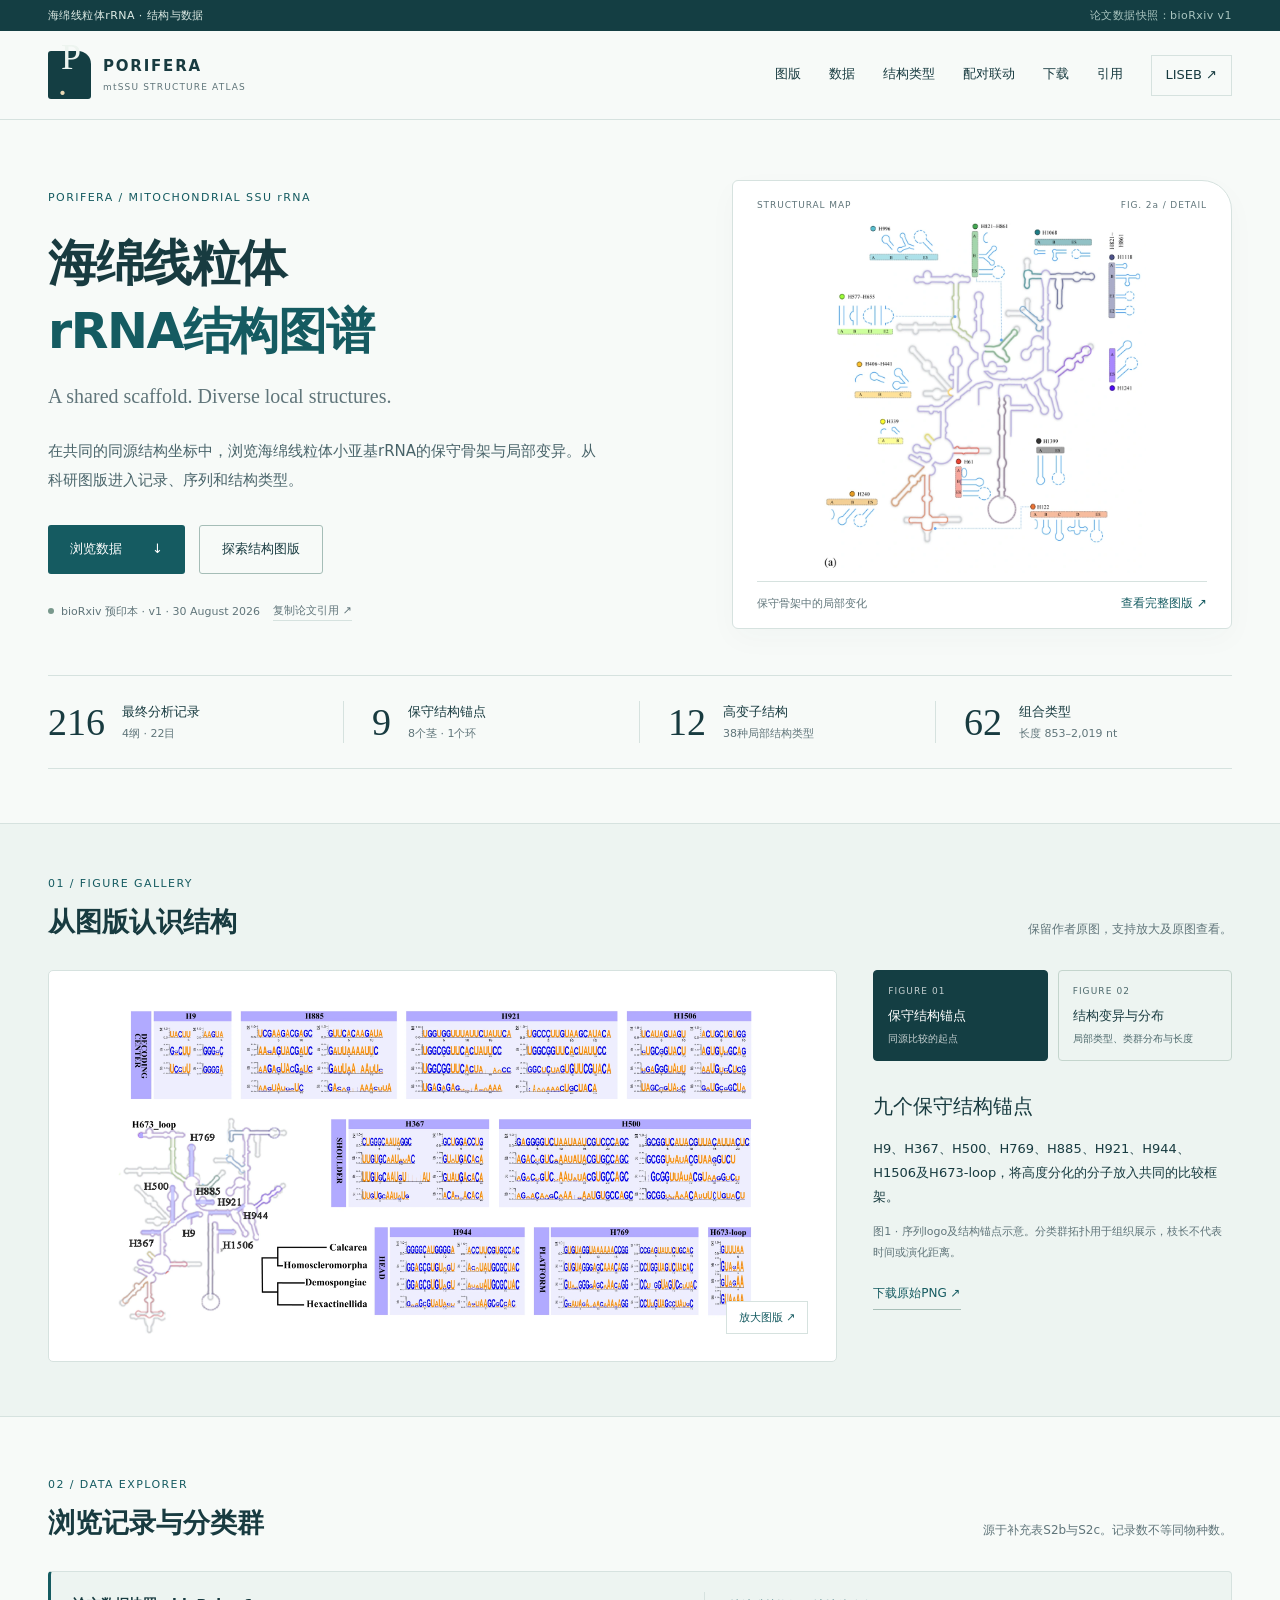
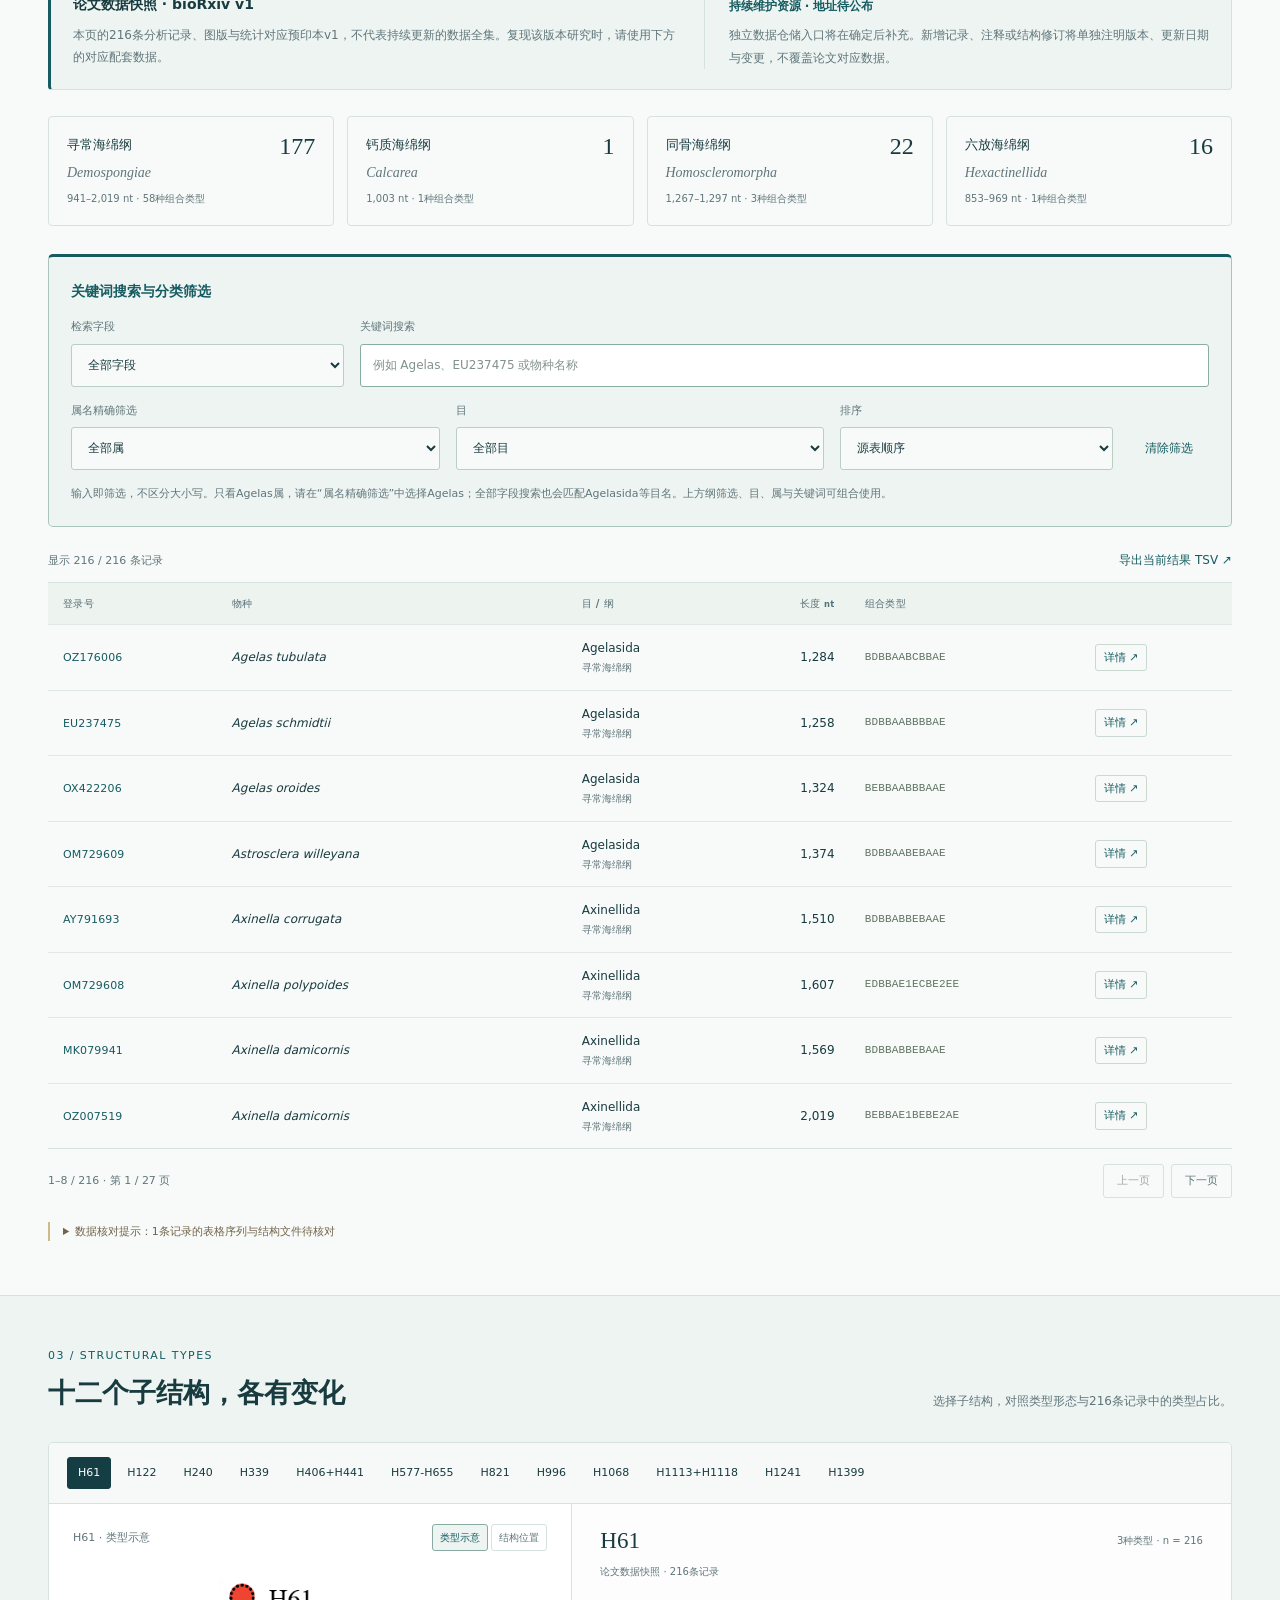
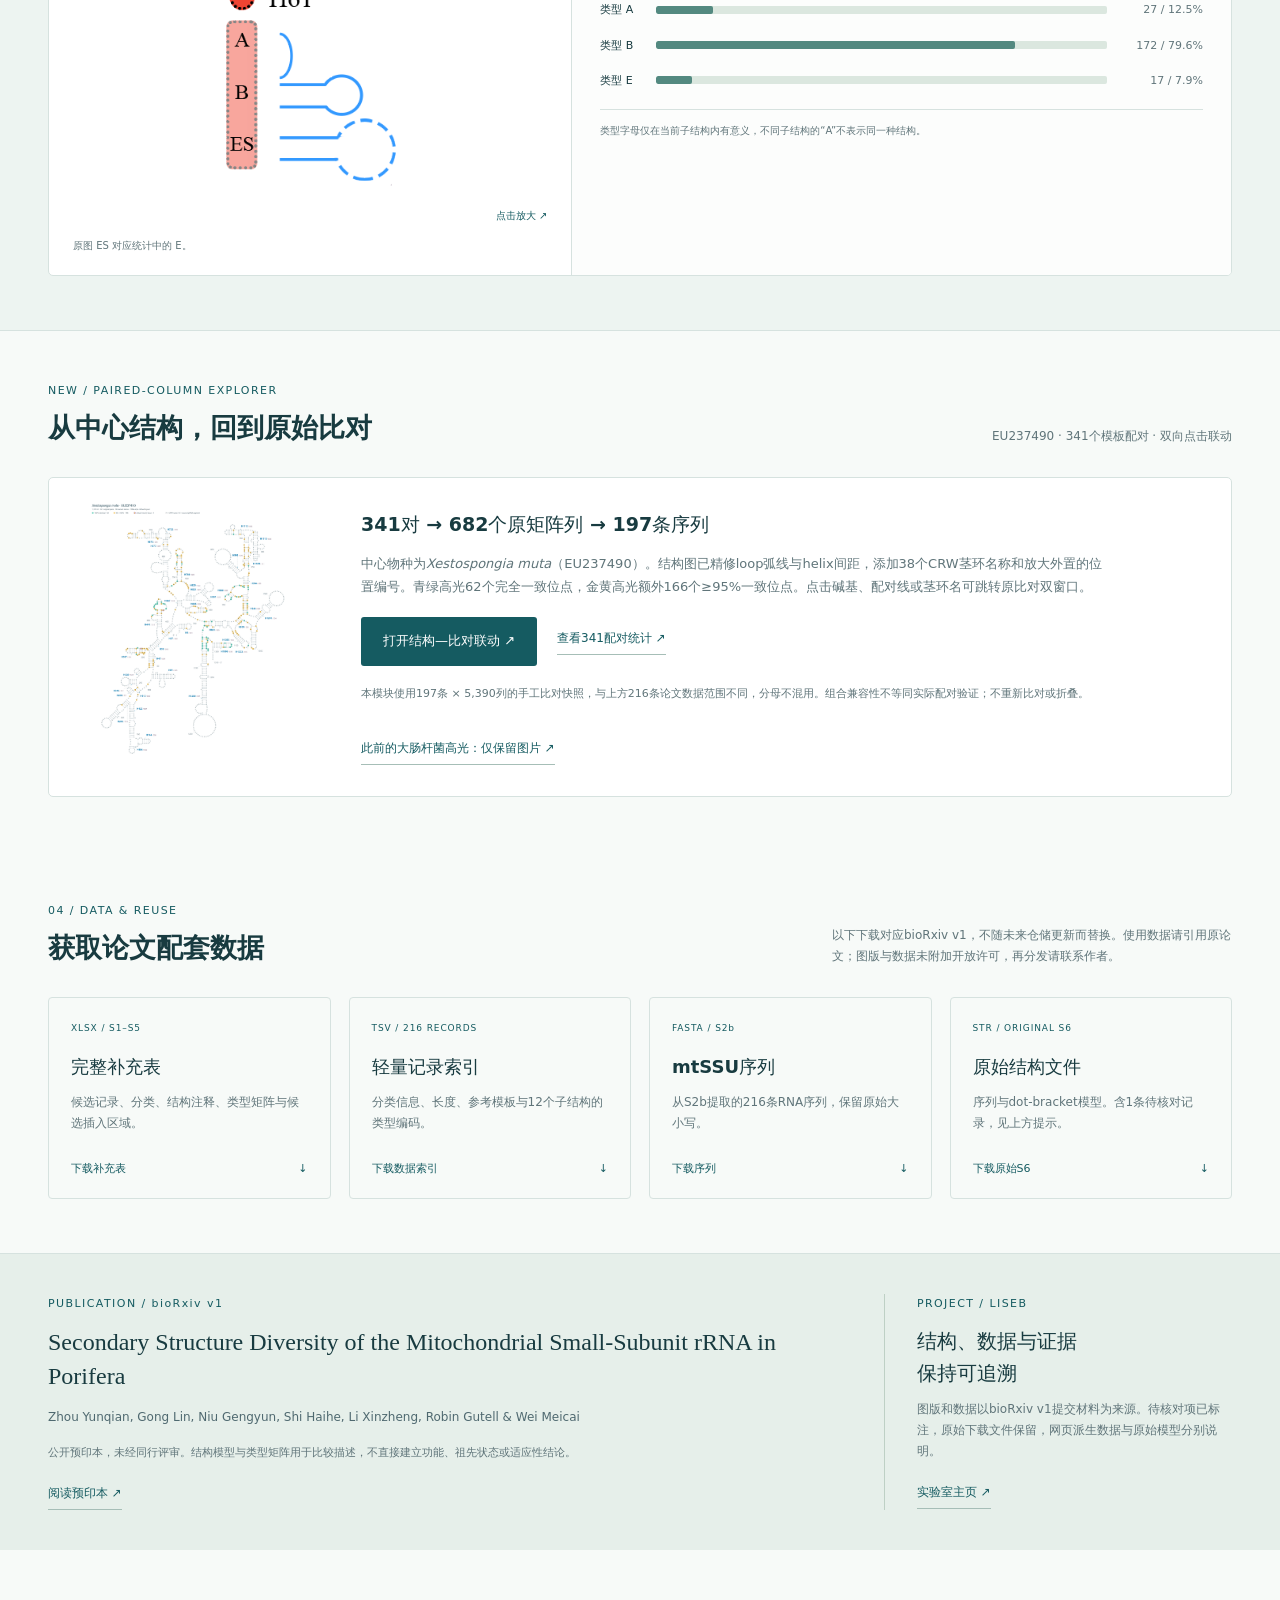
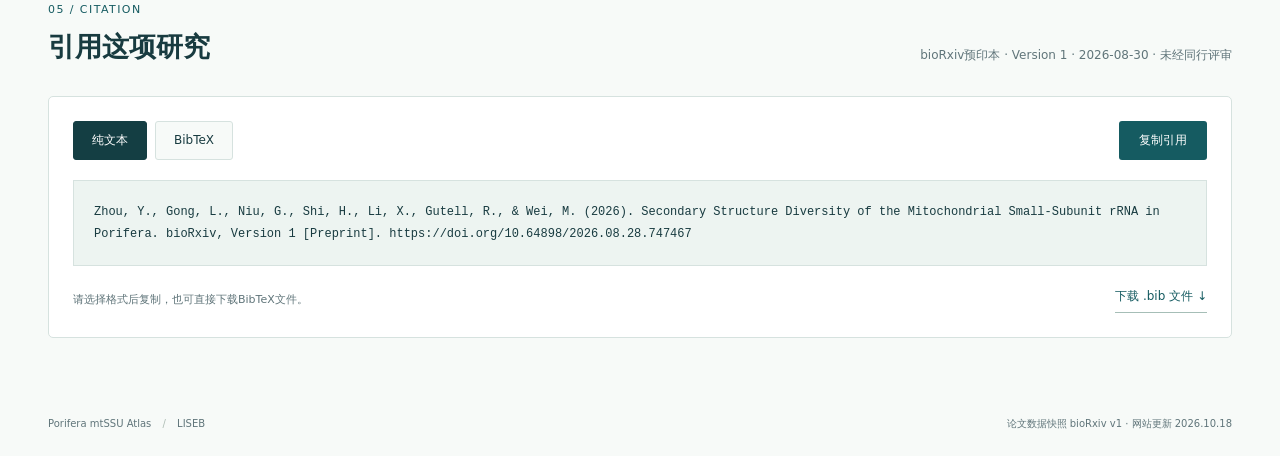
==== commit d19c0cb1: "Refine EU237490 loop arcs and add occupancy-sourced CRW helix labels" ====
--- a/index.html
+++ b/index.html
@@ -112,7 +112,7 @@
       <div class="pair-atlas-entry-layout">
         <figure><a href="pair-atlas/" aria-label="打开EU237490结构与比对联动"><img src="pair-atlas/EU237490_CRW_conservation.png" alt="EU237490自身1310个碱基和341个配对，青绿为100%一致、金黄为95%至不足100%一致" loading="lazy"></a></figure>
         <div><h3>341对 → 682个原矩阵列 → 197条序列</h3>
-          <p>中心物种已更新为<i>Xestospongia muta</i>（EU237490）。青绿高光62个完全一致位点，金黄高光额外166个≥95%一致位点。点击结构图可跳转比对的两端窗口，查看38个分段及341个模板配对的组合统计。</p>
+          <p>中心物种为<i>Xestospongia muta</i>（EU237490）。结构图已精修loop弧线与helix间距，添加38个CRW茎环名称和放大外置的位置编号。青绿高光62个完全一致位点，金黄高光额外166个≥95%一致位点。点击碱基、配对线或茎环名可跳转原比对双窗口。</p>
           <div class="pair-atlas-entry-actions"><a class="button primary" href="pair-atlas/">打开结构—比对联动 ↗</a><a class="text-link" href="pair-atlas/#pairs">查看341配对统计 ↗</a></div>
           <p class="quiet">本模块使用197条 × 5,390列的手工比对快照，与上方216条论文数据范围不同，分母不混用。组合兼容性不等同实际配对验证；不重新比对或折叠。</p>
           <p class="quiet"><a class="text-link" href="pair-atlas/ecoli_highlights_static.png" target="_blank">此前的大肠杆菌高光：仅保留图片 ↗</a></p>
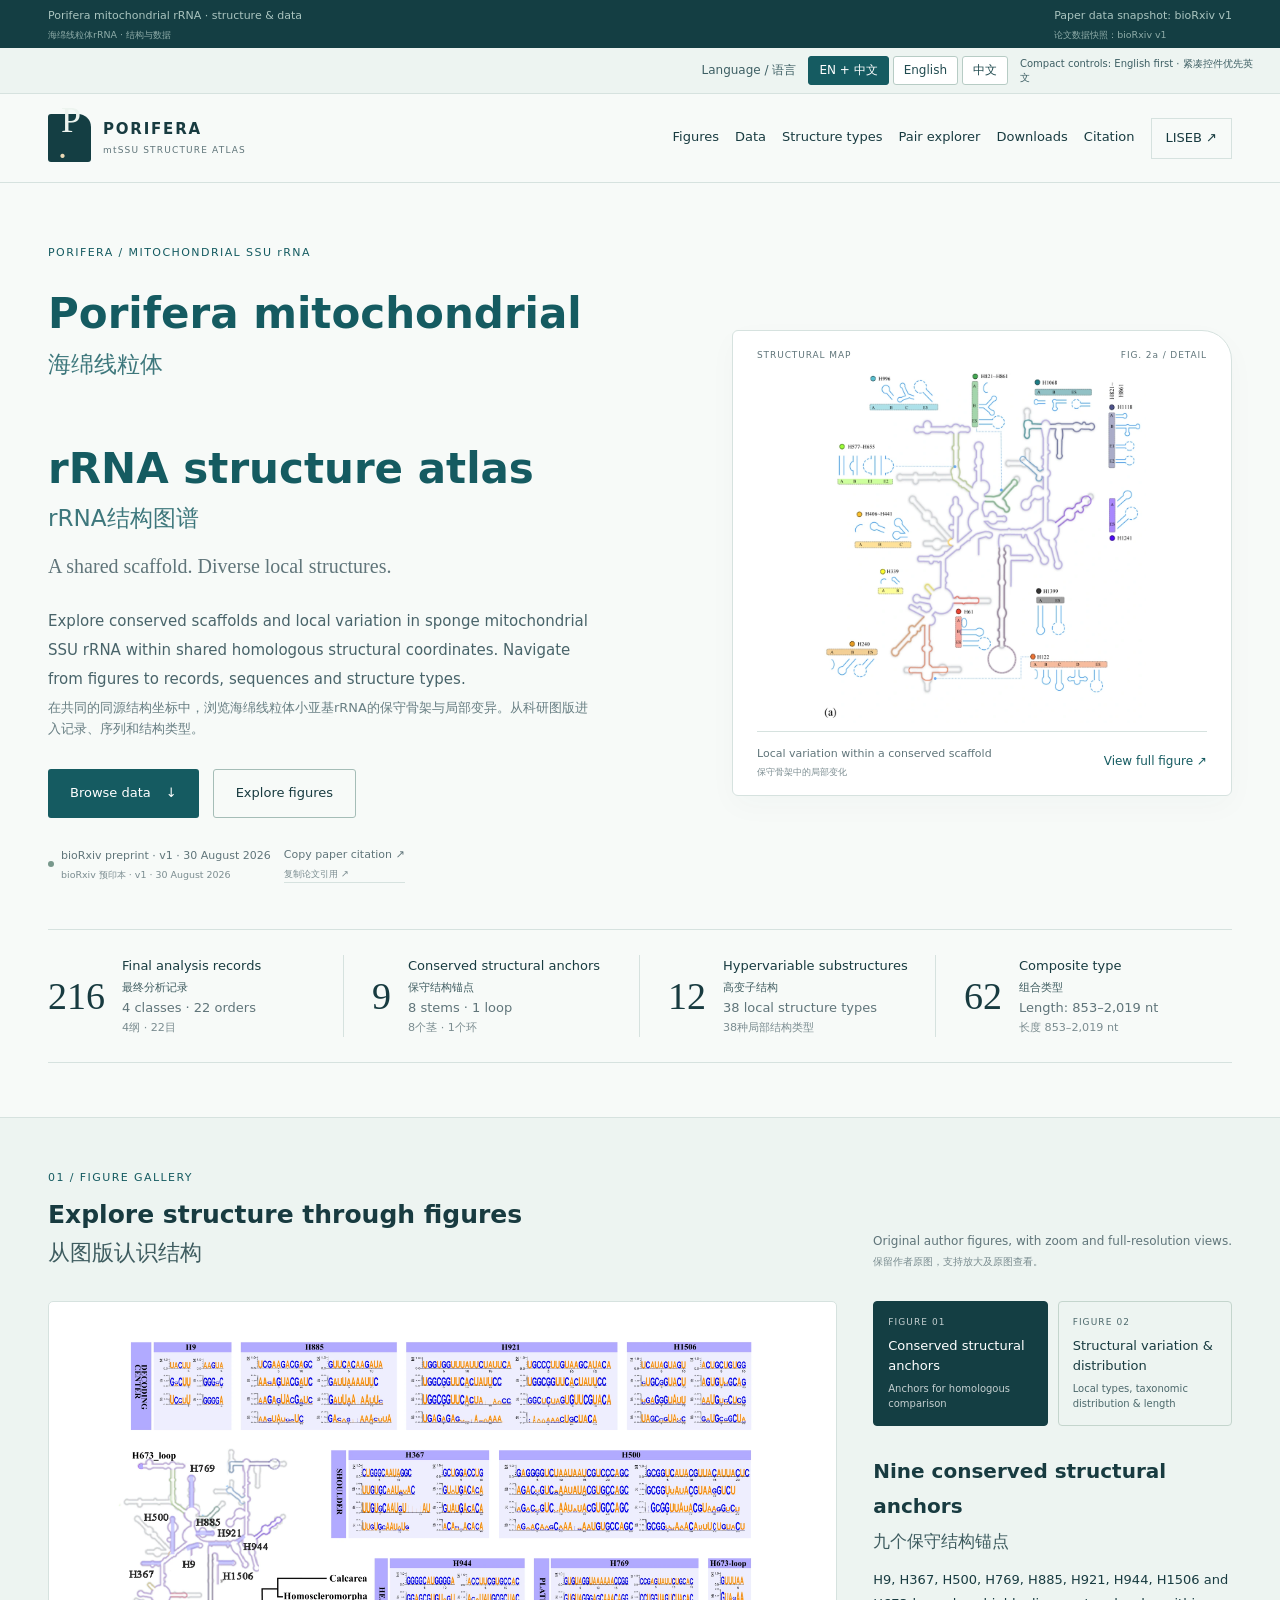
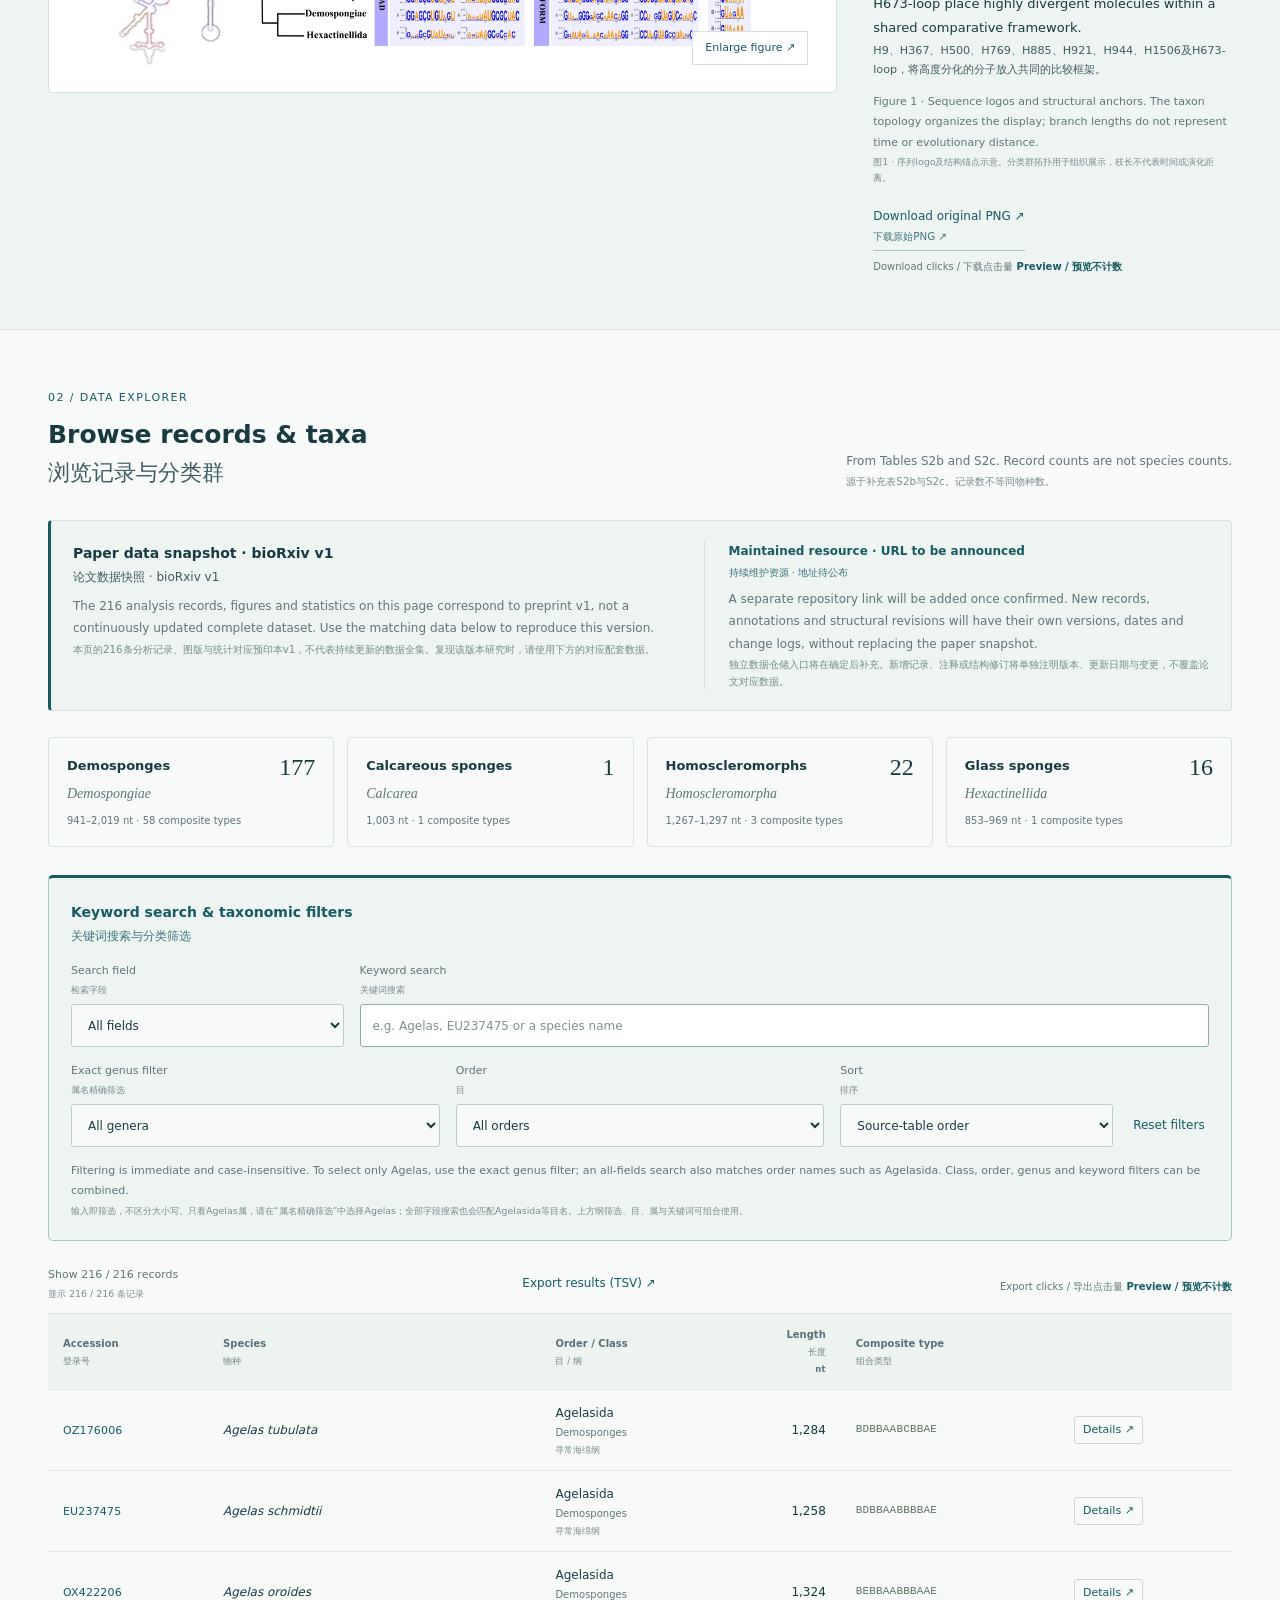
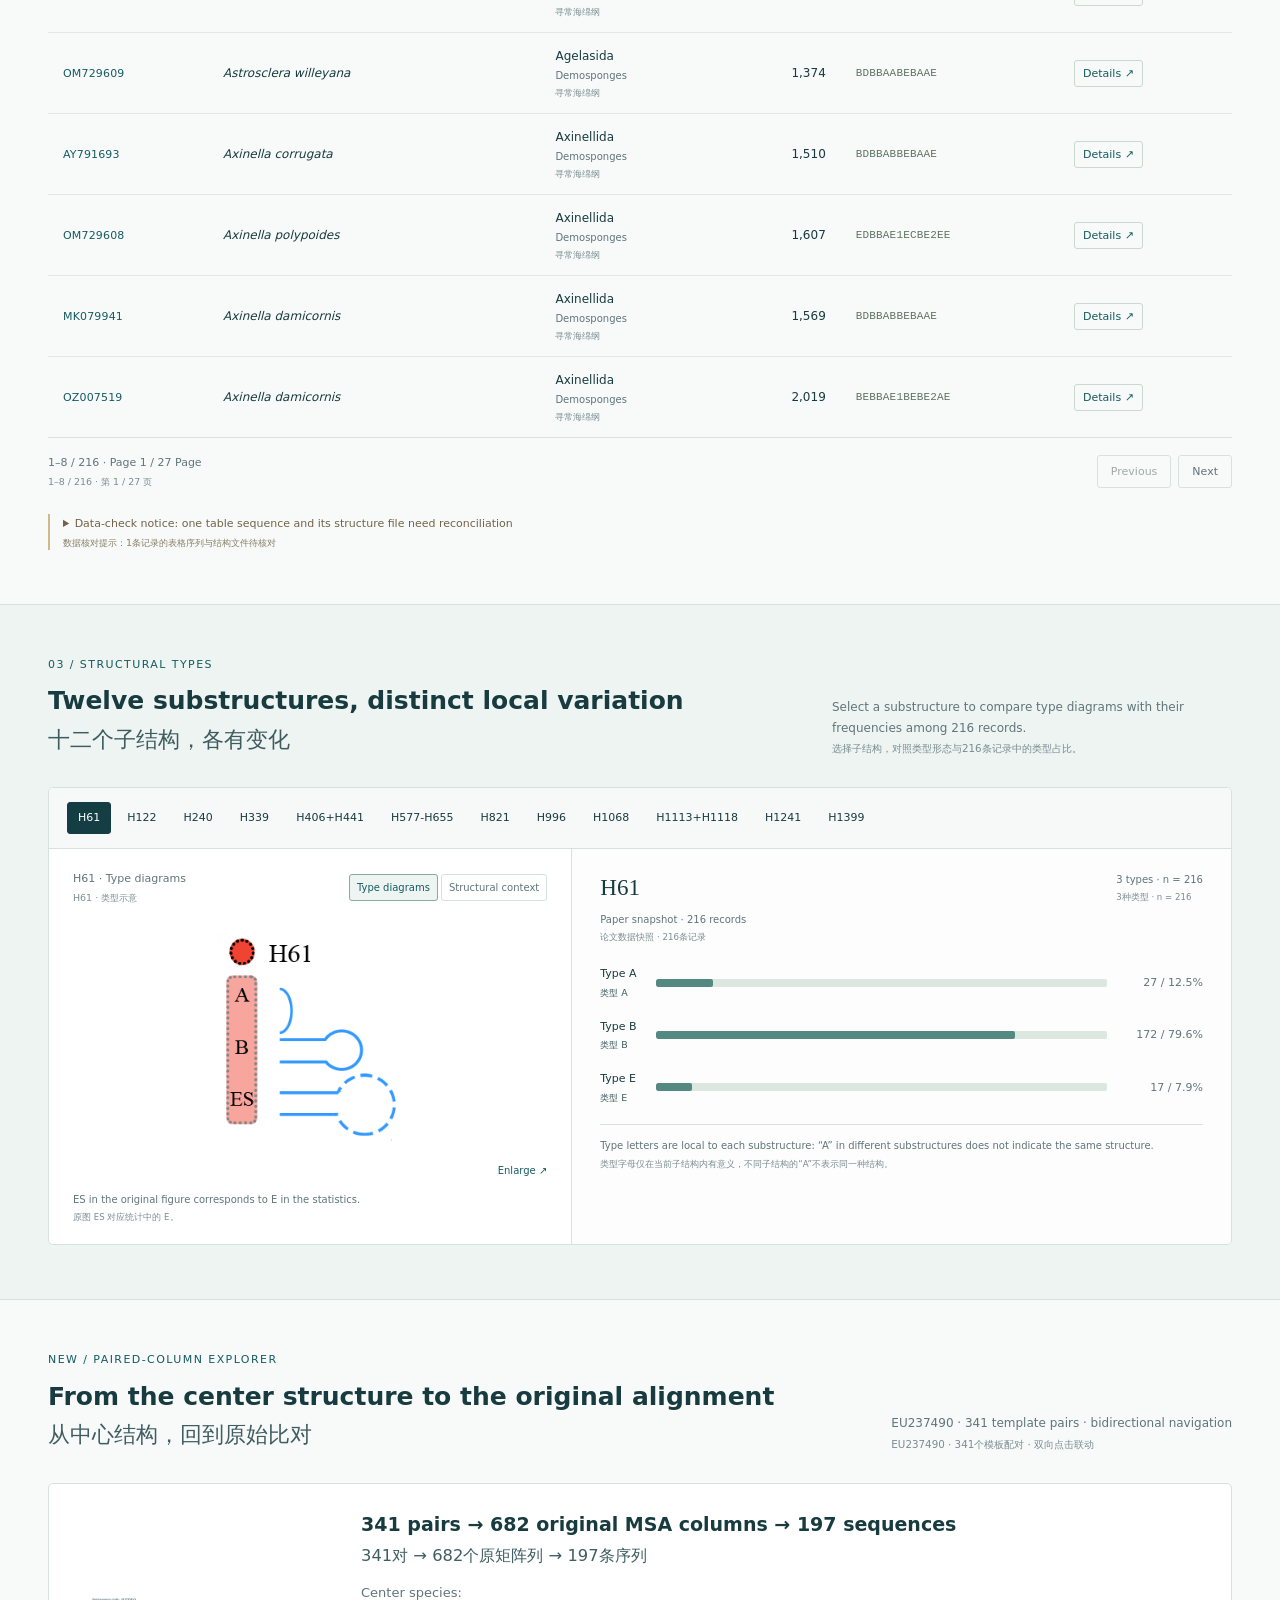
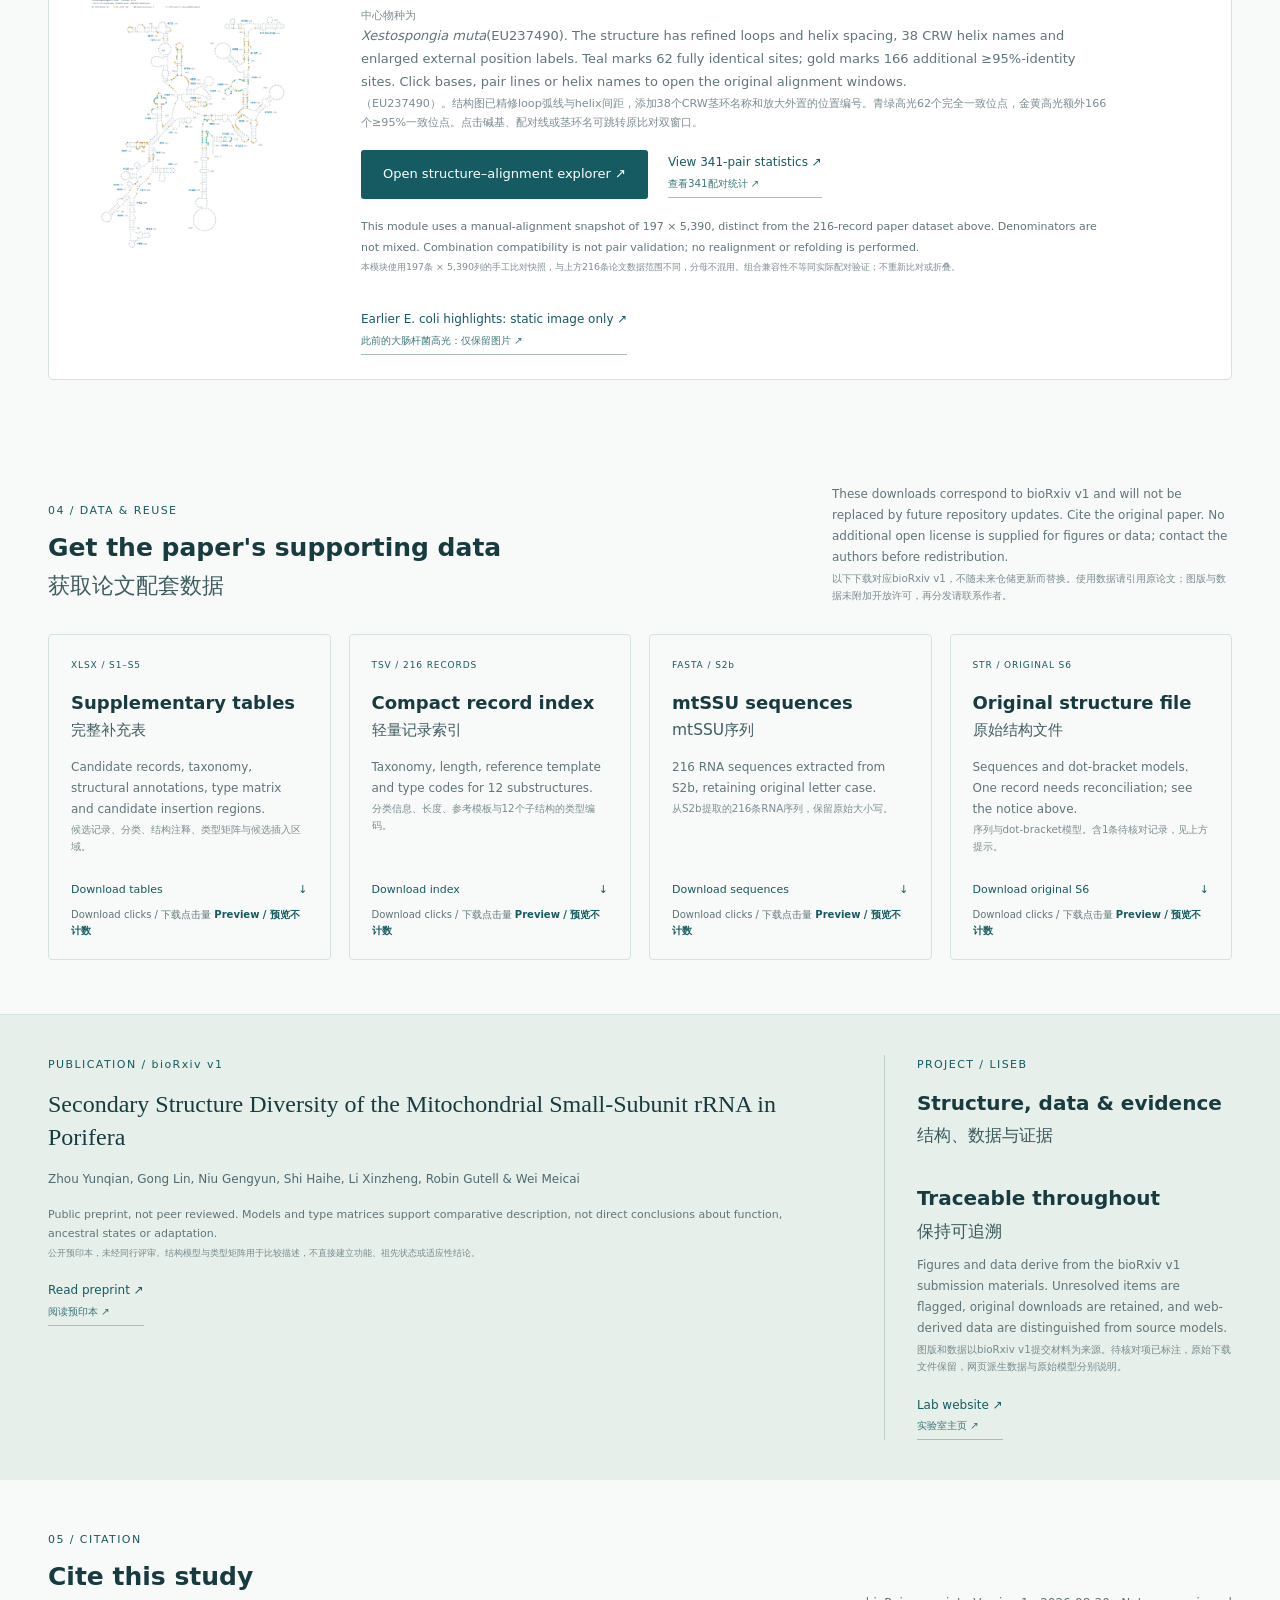
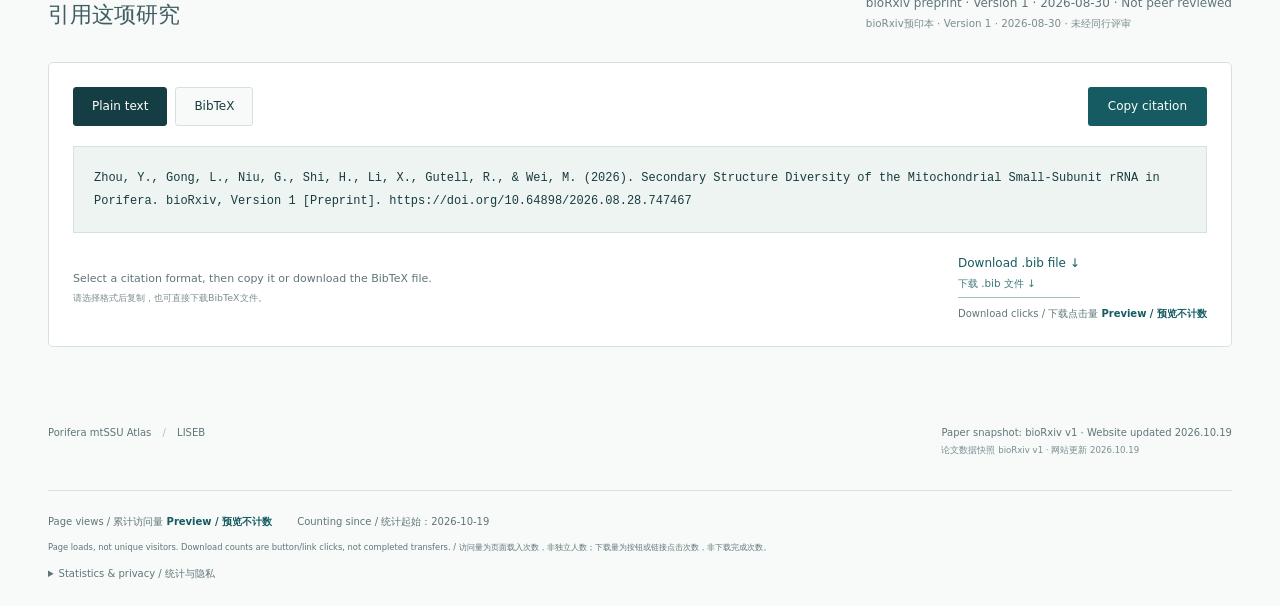
==== commit 59936771: "Bilingual Porifera atlas, public usage counters, two local layout edits and four user-corrected heli" ====
--- a/index.html
+++ b/index.html
@@ -1,5 +1,5 @@
 <!doctype html>
-<html lang="zh-CN">
+<html lang="en">
 <head>
   <meta charset="utf-8">
   <meta name="viewport" content="width=device-width, initial-scale=1">
@@ -7,10 +7,10 @@
   <meta name="theme-color" content="#143e43">
   <title>Porifera mtSSU Atlas · 海绵线粒体rRNA结构图谱</title>
   <link rel="icon" href="favicon.svg" type="image/svg+xml">
-  <link rel="stylesheet" href="styles.css?v=20261014-data-versions">
+  <link rel="stylesheet" href="styles.css?v=20261019-bilingual-v2">
   <script src="data/records.js" defer></script>
-  <script src="app.js?v=20261013-search-citation" defer></script>
-<link rel="stylesheet" href="substructures.css"><script src="substructures_data.js" defer></script><script src="substructures.js" defer></script><style id="pair-atlas-entry-style">
+  <script src="app.js?v=20261019-bilingual-v2" defer></script>
+<link rel="stylesheet" href="substructures.css?v=20261019-bilingual-v2"><script src="substructures_data.js" defer></script><script src="substructures.js?v=20261019-bilingual-v2" defer></script><style id="pair-atlas-entry-style">
 .pair-atlas-entry-layout{display:grid;grid-template-columns:250px minmax(0,1fr);gap:38px;align-items:center;padding:24px;border:1px solid var(--line);background:#fff;border-radius:5px}
 .pair-atlas-entry-layout figure{margin:0}.pair-atlas-entry-layout figure img{height:270px;width:100%;object-fit:contain}
 .pair-atlas-entry-layout h3{font-size:19px;font-weight:550;margin:0 0 12px}.pair-atlas-entry-layout p{font-size:13px;color:var(--muted);max-width:750px}
@@ -18,7 +18,7 @@
 .pair-atlas-entry-layout .quiet{font-size:11px;line-height:1.85;margin-top:13px}
 @media(max-width:800px){.pair-atlas-entry-layout{grid-template-columns:180px minmax(0,1fr);gap:22px;padding:19px}.pair-atlas-entry-layout figure img{height:235px}}
 @media(max-width:550px){.pair-atlas-entry-layout{grid-template-columns:1fr;gap:18px;padding:17px}.pair-atlas-entry-layout figure img{height:220px}.pair-atlas-entry-layout h3{font-size:17px}.pair-atlas-entry-actions{gap:14px}}
-</style></head>
+</style><link rel="stylesheet" href="bilingual.css?v=20261019-bilingual-v2"></head>
 <body>
   <a class="skip-link" href="#main">跳至主要内容</a>
   <div class="preview-strip"><span class="wrap">海绵线粒体rRNA · 结构与数据 <span>论文数据快照：bioRxiv v1</span></span></div>
@@ -110,7 +110,7 @@
     <section class="section wrap pair-atlas-entry" id="pair-atlas" aria-labelledby="pair-atlas-title">
       <div class="section-heading"><div><p class="eyebrow">NEW / PAIRED-COLUMN EXPLORER</p><h2 id="pair-atlas-title">从中心结构，回到原始比对</h2></div><p>EU237490 · 341个模板配对 · 双向点击联动</p></div>
       <div class="pair-atlas-entry-layout">
-        <figure><a href="pair-atlas/" aria-label="打开EU237490结构与比对联动"><img src="pair-atlas/EU237490_CRW_conservation.png" alt="EU237490自身1310个碱基和341个配对，青绿为100%一致、金黄为95%至不足100%一致" loading="lazy"></a></figure>
+        <figure><a href="pair-atlas/" aria-label="打开EU237490结构与比对联动"><img src="pair-atlas/EU237490_CRW_conservation.png?v=20261019-local-v2" alt="EU237490自身1310个碱基和341个配对，青绿为100%一致、金黄为95%至不足100%一致" loading="lazy"></a></figure>
         <div><h3>341对 → 682个原矩阵列 → 197条序列</h3>
           <p>中心物种为<i>Xestospongia muta</i>（EU237490）。结构图已精修loop弧线与helix间距，添加38个CRW茎环名称和放大外置的位置编号。青绿高光62个完全一致位点，金黄高光额外166个≥95%一致位点。点击碱基、配对线或茎环名可跳转原比对双窗口。</p>
           <div class="pair-atlas-entry-actions"><a class="button primary" href="pair-atlas/">打开结构—比对联动 ↗</a><a class="text-link" href="pair-atlas/#pairs">查看341配对统计 ↗</a></div>
@@ -149,9 +149,9 @@
       </div>
     </section>
   </main>
-  <footer class="wrap footer"><span>Porifera mtSSU Atlas <span class="footer-divider">/</span> LISEB</span><span>论文数据快照 bioRxiv v1 · 网站更新 2026.10.18</span></footer>
+  <footer class="wrap footer"><span>Porifera mtSSU Atlas <span class="footer-divider">/</span> LISEB</span><span>论文数据快照 bioRxiv v1 · 网站更新 2026.10.19</span></footer>
 
   <dialog id="figure-dialog" class="figure-dialog" aria-labelledby="figure-modal-title"><div class="modal-toolbar"><h2 id="figure-modal-title">科研图版</h2><div class="zoom-controls"><button type="button" id="zoom-out" aria-label="缩小图版">−</button><output id="zoom-label">100%</output><button type="button" id="zoom-in" aria-label="放大图版">＋</button><button type="button" id="zoom-reset">适应窗口</button></div><button type="button" class="close-button" data-close="figure-dialog" aria-label="关闭图版">×</button></div><div class="zoom-viewport" id="zoom-viewport"><img id="modal-figure" src="assets/figure-1.png" alt="当前科研图版"></div><p class="modal-footnote">可放大并滚动查看细节；按Esc关闭。</p></dialog>
   <dialog id="record-dialog" class="record-dialog" aria-labelledby="record-title"><div class="modal-toolbar"><div><p class="eyebrow" id="record-accession"></p><h2 id="record-title"></h2></div><button type="button" class="close-button" data-close="record-dialog" aria-label="关闭记录">×</button></div><div class="record-content" id="record-content"></div></dialog>
-<dialog id="substructure-dialog" class="figure-dialog" aria-labelledby="substructure-modal-title"><div class="modal-toolbar"><h2 id="substructure-modal-title">子结构类型示意</h2><div class="zoom-controls"><button type="button" id="substructure-zoom-out" aria-label="缩小子结构图">−</button><output id="substructure-zoom-label">100%</output><button type="button" id="substructure-zoom-in" aria-label="放大子结构图">＋</button><button type="button" id="substructure-zoom-reset">适应窗口</button></div><button type="button" class="close-button" id="substructure-close" aria-label="关闭子结构图">×</button></div><div class="zoom-viewport" id="substructure-zoom-viewport"><img id="substructure-modal-image" alt="当前子结构图"></div><p class="modal-footnote" id="substructure-modal-caption"></p></dialog></body>
+<dialog id="substructure-dialog" class="figure-dialog" aria-labelledby="substructure-modal-title"><div class="modal-toolbar"><h2 id="substructure-modal-title">子结构类型示意</h2><div class="zoom-controls"><button type="button" id="substructure-zoom-out" aria-label="缩小子结构图">−</button><output id="substructure-zoom-label">100%</output><button type="button" id="substructure-zoom-in" aria-label="放大子结构图">＋</button><button type="button" id="substructure-zoom-reset">适应窗口</button></div><button type="button" class="close-button" id="substructure-close" aria-label="关闭子结构图">×</button></div><div class="zoom-viewport" id="substructure-zoom-viewport"><img id="substructure-modal-image" alt="当前子结构图"></div><p class="modal-footnote" id="substructure-modal-caption"></p></dialog><script src="bilingual.js?v=20261019-bilingual-v2"></script><script src="statistics.js?v=20261019-stats-v1"></script></body>
 </html>
--- a/bilingual.css
+++ b/bilingual.css
@@ -0,0 +1,53 @@
+/* Bilingual explanatory copy; English-first compact controls. No SVG overrides. */
+.language-settings{display:flex;justify-content:flex-end;align-items:center;gap:12px;padding:8px max(16px,calc((100% - 1240px)/2));background:#edf4f1;color:#3e5f64;border-bottom:1px solid #d6e2df;font:12px/1.4 system-ui,"Microsoft YaHei",sans-serif}
+.language-settings>div{display:flex;gap:4px;flex-shrink:0}
+.language-settings button{border:1px solid #b7ccc5;border-radius:3px;background:white;padding:5px 10px;cursor:pointer;font:inherit;color:#214b50;white-space:nowrap}
+.language-settings button[aria-pressed=true]{background:#155b61;color:white;border-color:#155b61}
+.language-settings>small{font-size:10px;max-width:240px}
+.i18n-pair{font-style:inherit;letter-spacing:normal;overflow-wrap:anywhere}
+.i18n-pair>.i18n-en{display:inline}
+.i18n-pair>.i18n-zh{display:block;font-size:.86em;line-height:1.65;font-weight:400;opacity:.82;margin-top:.16em;letter-spacing:normal}
+[data-language=en] .i18n-pair>.i18n-zh{display:none}
+[data-language=zh] .i18n-pair>.i18n-en{display:none}
+[data-language=zh] .i18n-pair>.i18n-zh{font-size:inherit;opacity:1;line-height:inherit;margin-top:0;font-weight:inherit}
+nav{flex-wrap:wrap}
+.header-inner{gap:20px}
+.site-header nav{gap:16px}
+.hero h1{font-size:42px}
+.hero h1 .i18n-pair>.i18n-zh{font-size:.55em;line-height:1.5}
+.hero-copy{min-width:0}
+.section-heading>*{min-width:0}
+.section-heading h2{font-size:25px}
+.hero-actions .button{gap:15px}
+.stat-strip>div{min-width:0}
+.stat-strip small{line-height:1.5}
+.table-topline,.pagination{flex-wrap:wrap}
+.type-bar{grid-template-columns:52px minmax(0,1fr) 80px}
+.toolbar>label{max-width:100%;min-width:0}
+.toolbar select{max-width:100%;min-width:0}
+.toolbar button{max-width:100%;white-space:normal}
+.toolbar label>.i18n-pair{flex-shrink:0}
+.toolbar .i18n-zh{font-size:10px;line-height:1.2}
+.toolbar input[type=search]{max-width:100%;min-width:0}
+.msa-table th .i18n-pair,.msa-table td .i18n-pair{white-space:nowrap}
+.legend{flex-wrap:wrap}
+.download-grid>a,.download-card{min-width:0;overflow-wrap:anywhere}
+.modal-toolbar h2{min-width:0;overflow-wrap:anywhere}
+.pair-atlas-entry-layout>div{min-width:0}
+@media(max-width:1100px){.header-inner{flex-wrap:wrap;padding-block:14px;gap:10px}.site-header nav{width:100%;justify-content:space-between;gap:8px}.hero{gap:30px}.hero h1{font-size:36px}}
+@media(max-width:650px){.language-settings{justify-content:flex-start;flex-wrap:wrap;gap:7px;padding:8px 16px}.language-settings>small{max-width:none;width:100%}.language-settings>span{font-size:11px}.hero h1{font-size:30px}.section-heading h2{font-size:23px}.site-header nav{font-size:11px;gap:4px 9px}.site-header nav a{padding-block:5px}.site-header nav .lab-link{padding:4px 8px}.stat-strip>div{padding-left:12px;column-gap:8px}.stat-strip strong{font-size:30px}.stat-strip span{font-size:11px}.stat-strip small{font-size:10px}.gallery-tabs{grid-template-columns:1fr}.type-bar{grid-template-columns:48px minmax(0,1fr) 72px;gap:7px}.modal-toolbar{gap:8px;flex-wrap:wrap}.modal-toolbar h2{font-size:15px}.modal-toolbar .zoom-controls{gap:5px}.hero-figure figcaption{flex-wrap:wrap}.preview-strip>.wrap{flex-wrap:wrap;gap:4px}}
+
+.site-usage{width:100%;display:flex;flex-wrap:wrap;gap:10px 25px;border-top:1px solid #d6e2df;padding-top:15px;margin-top:12px;align-items:baseline}
+.site-usage>small,.site-usage>details{width:100%;max-width:100%;line-height:1.8}
+.site-usage details p{max-width:950px;margin-block:8px}
+.site-usage details button{padding:5px 10px;background:transparent;border:1px solid #b7ccc5;border-radius:3px;font-size:11px;color:inherit}
+.usage-counter{font:10px/1.6 system-ui,"Microsoft YaHei",sans-serif;color:#60757a;display:block;margin-top:8px;white-space:normal}
+.usage-counter strong{font-weight:600;color:#155b61;font-variant-numeric:tabular-nums}
+.usage-counter [data-counter-state=unavailable]{color:#8b6b36;font-weight:400}
+footer,.footer{flex-wrap:wrap}
+.download-grid>a+.usage-counter{margin-top:-10px}
+.download-grid a:has(+.usage-counter){margin-bottom:0}
+.download-link-with-count{display:inline-flex;flex-direction:column;min-width:145px;align-items:flex-start;max-width:100%}
+.download-link-with-count>a{white-space:nowrap}
+.section-head{flex-wrap:wrap}
+.section-head>div:first-child{flex:1;min-width:min(100%,400px)}
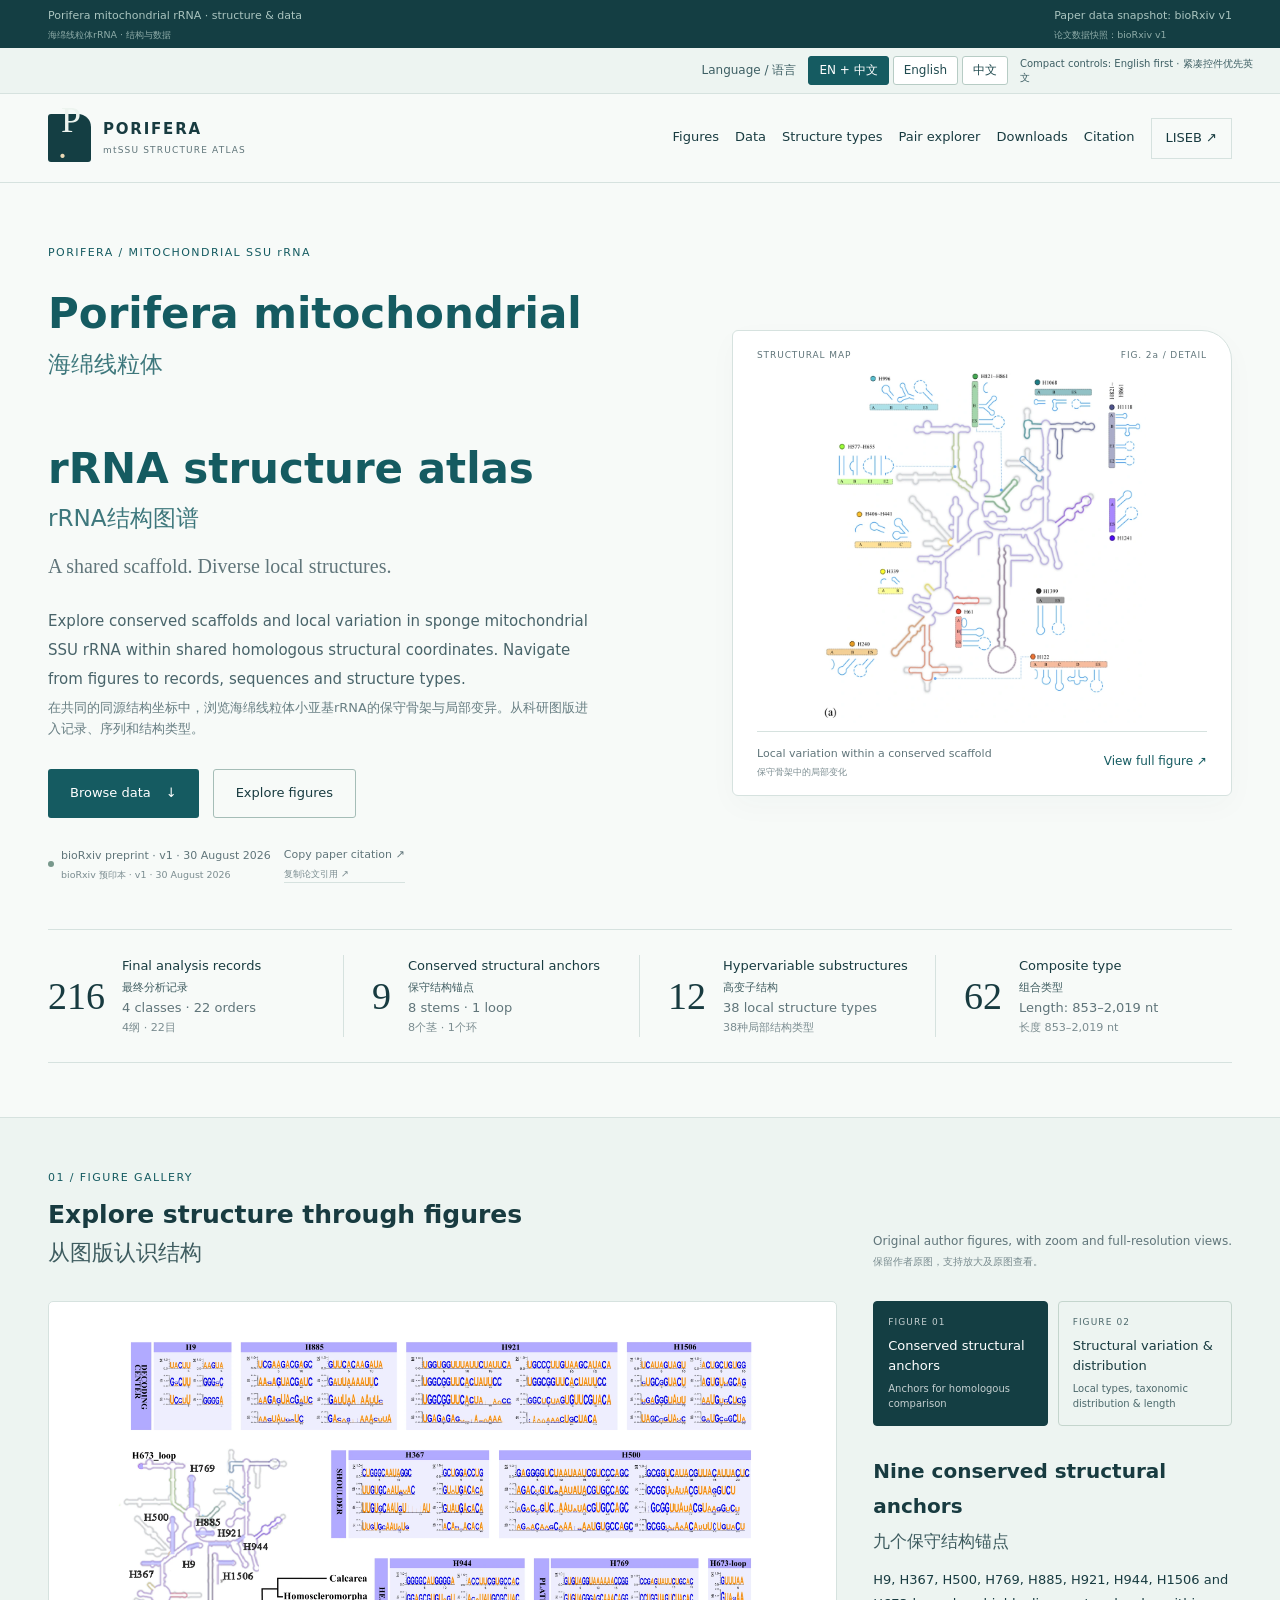
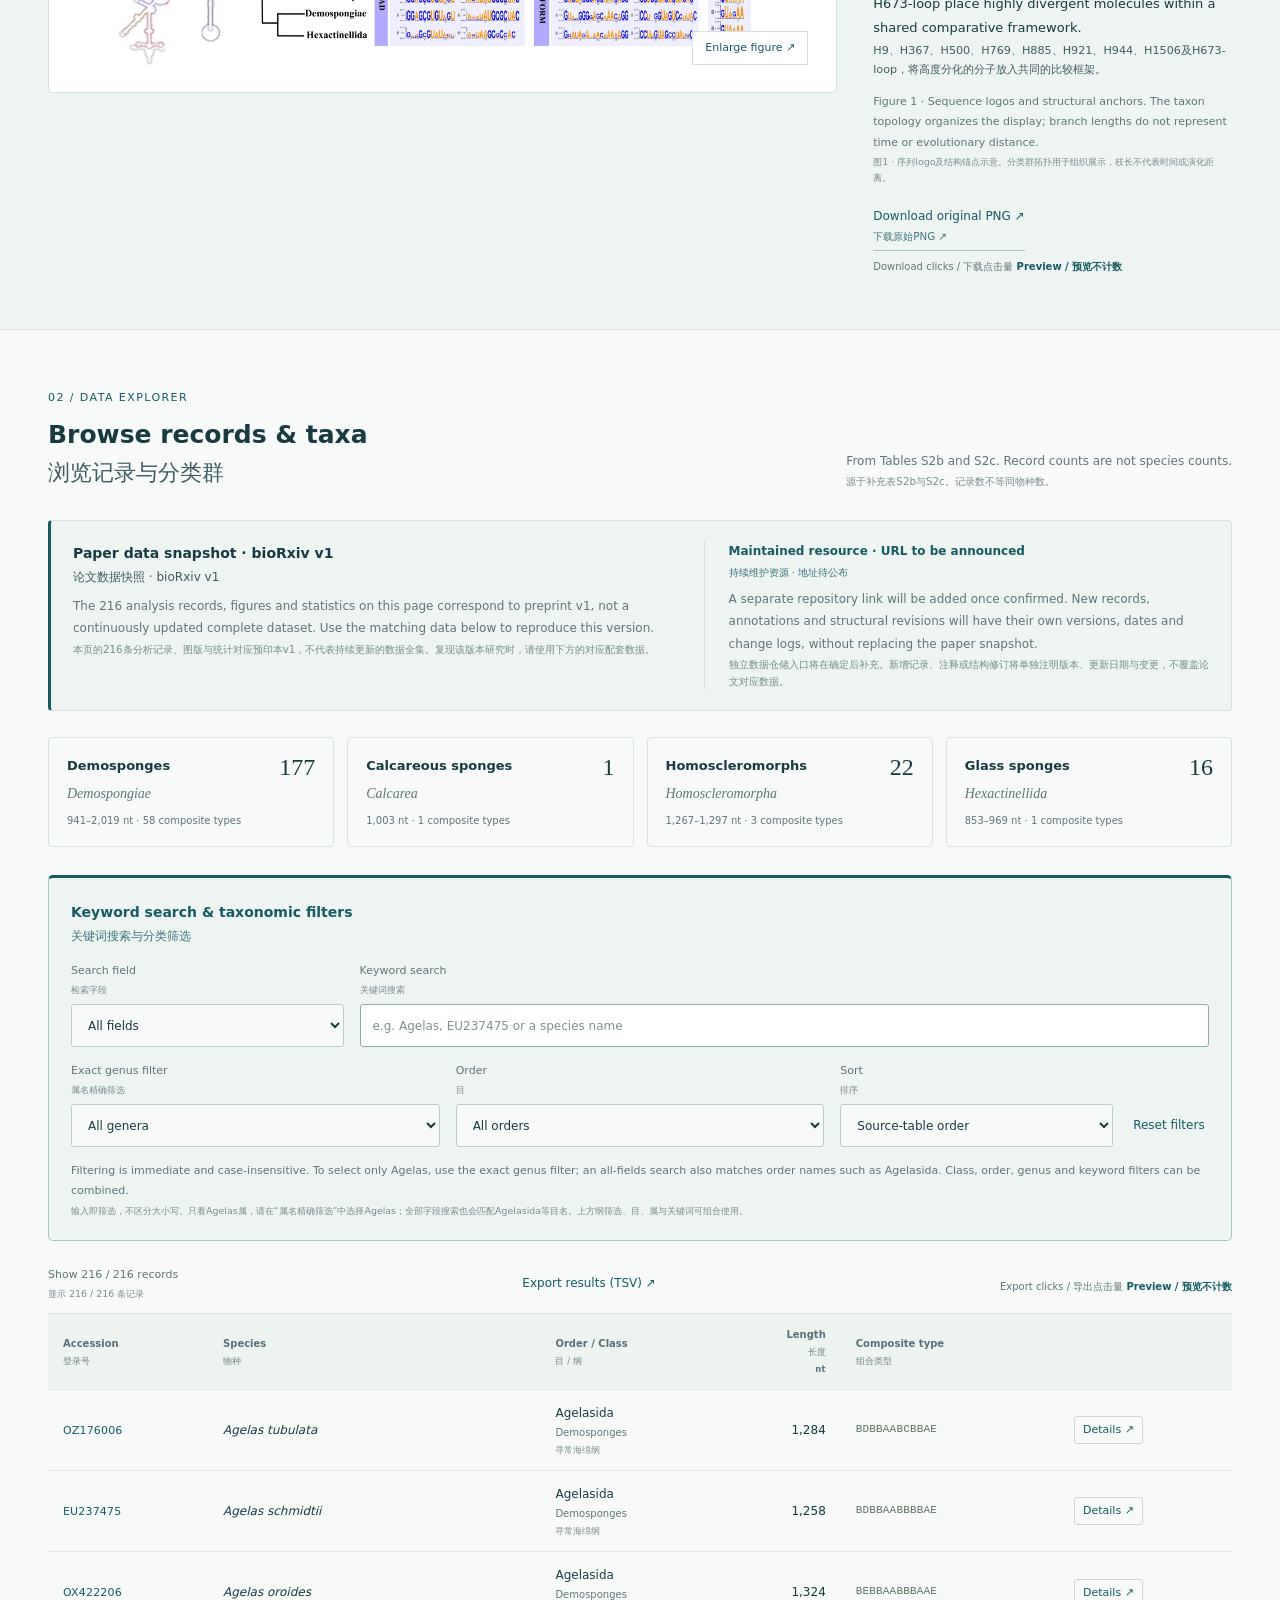
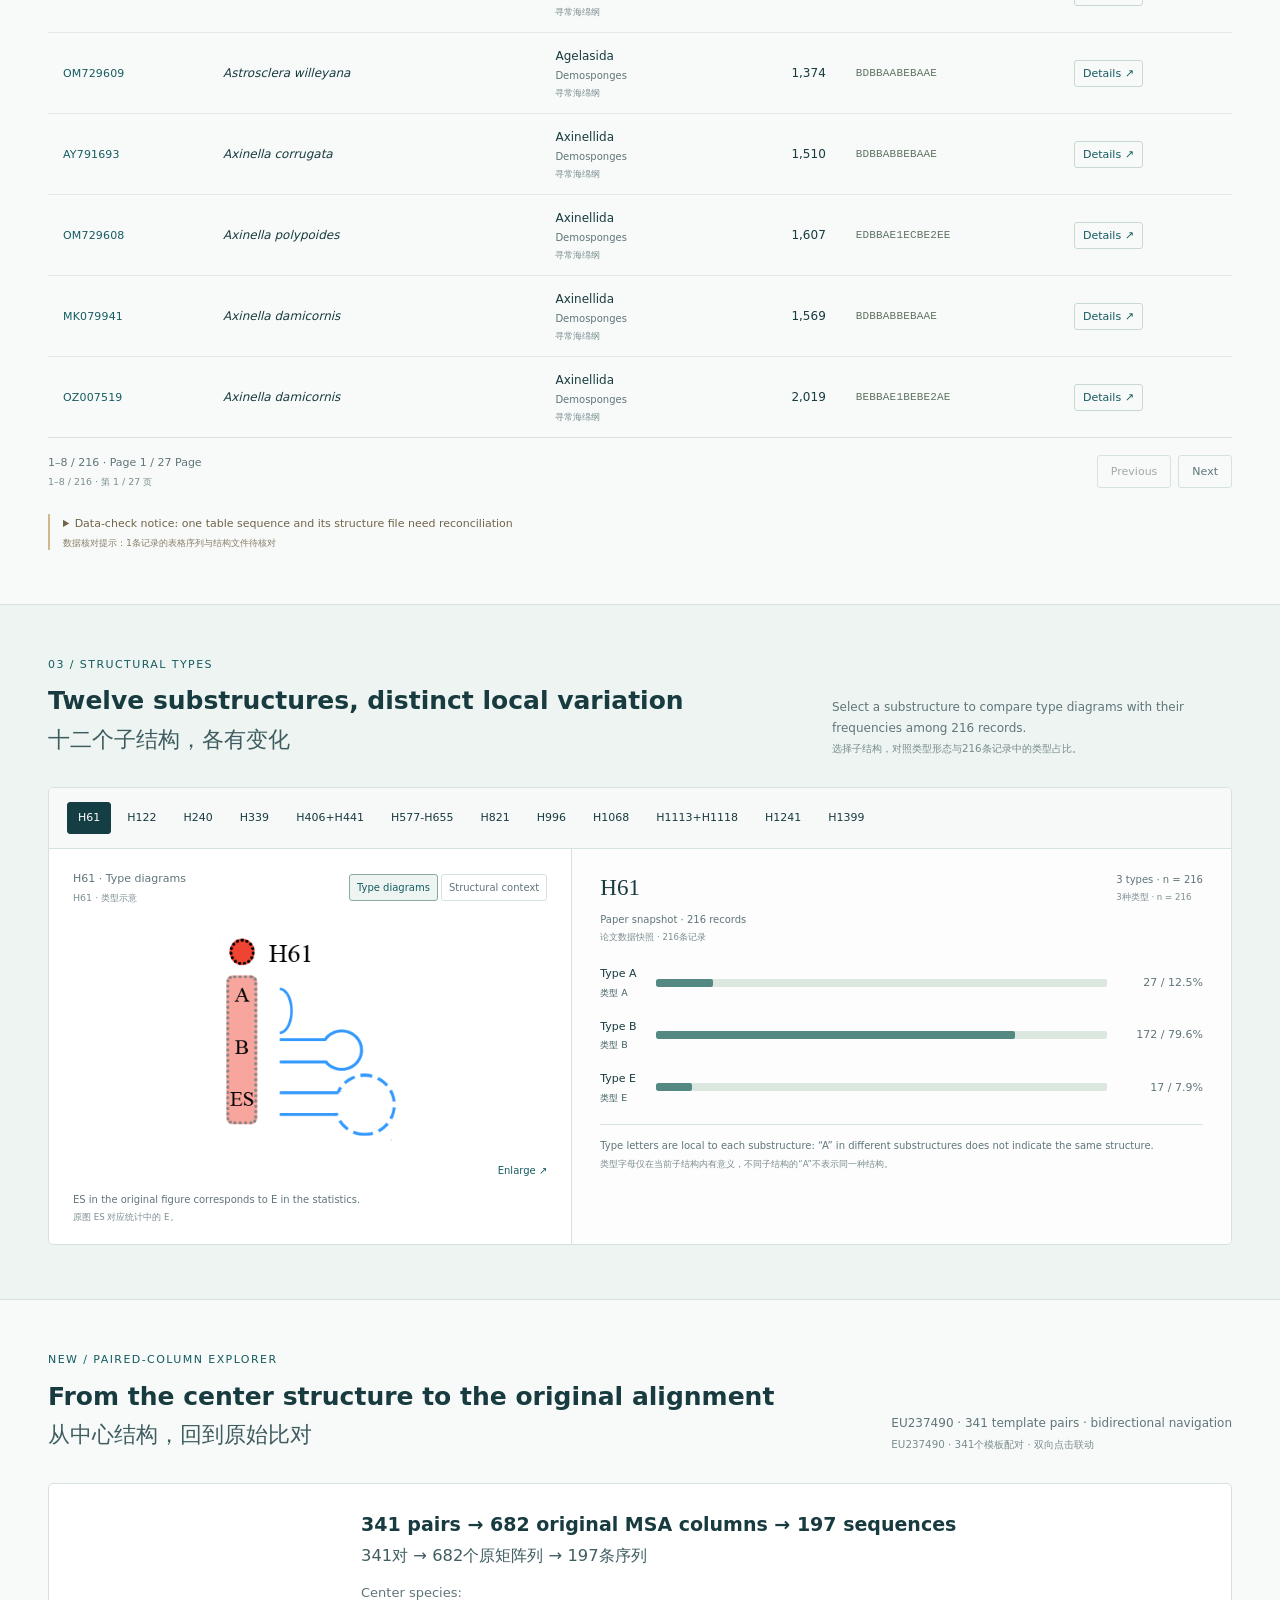
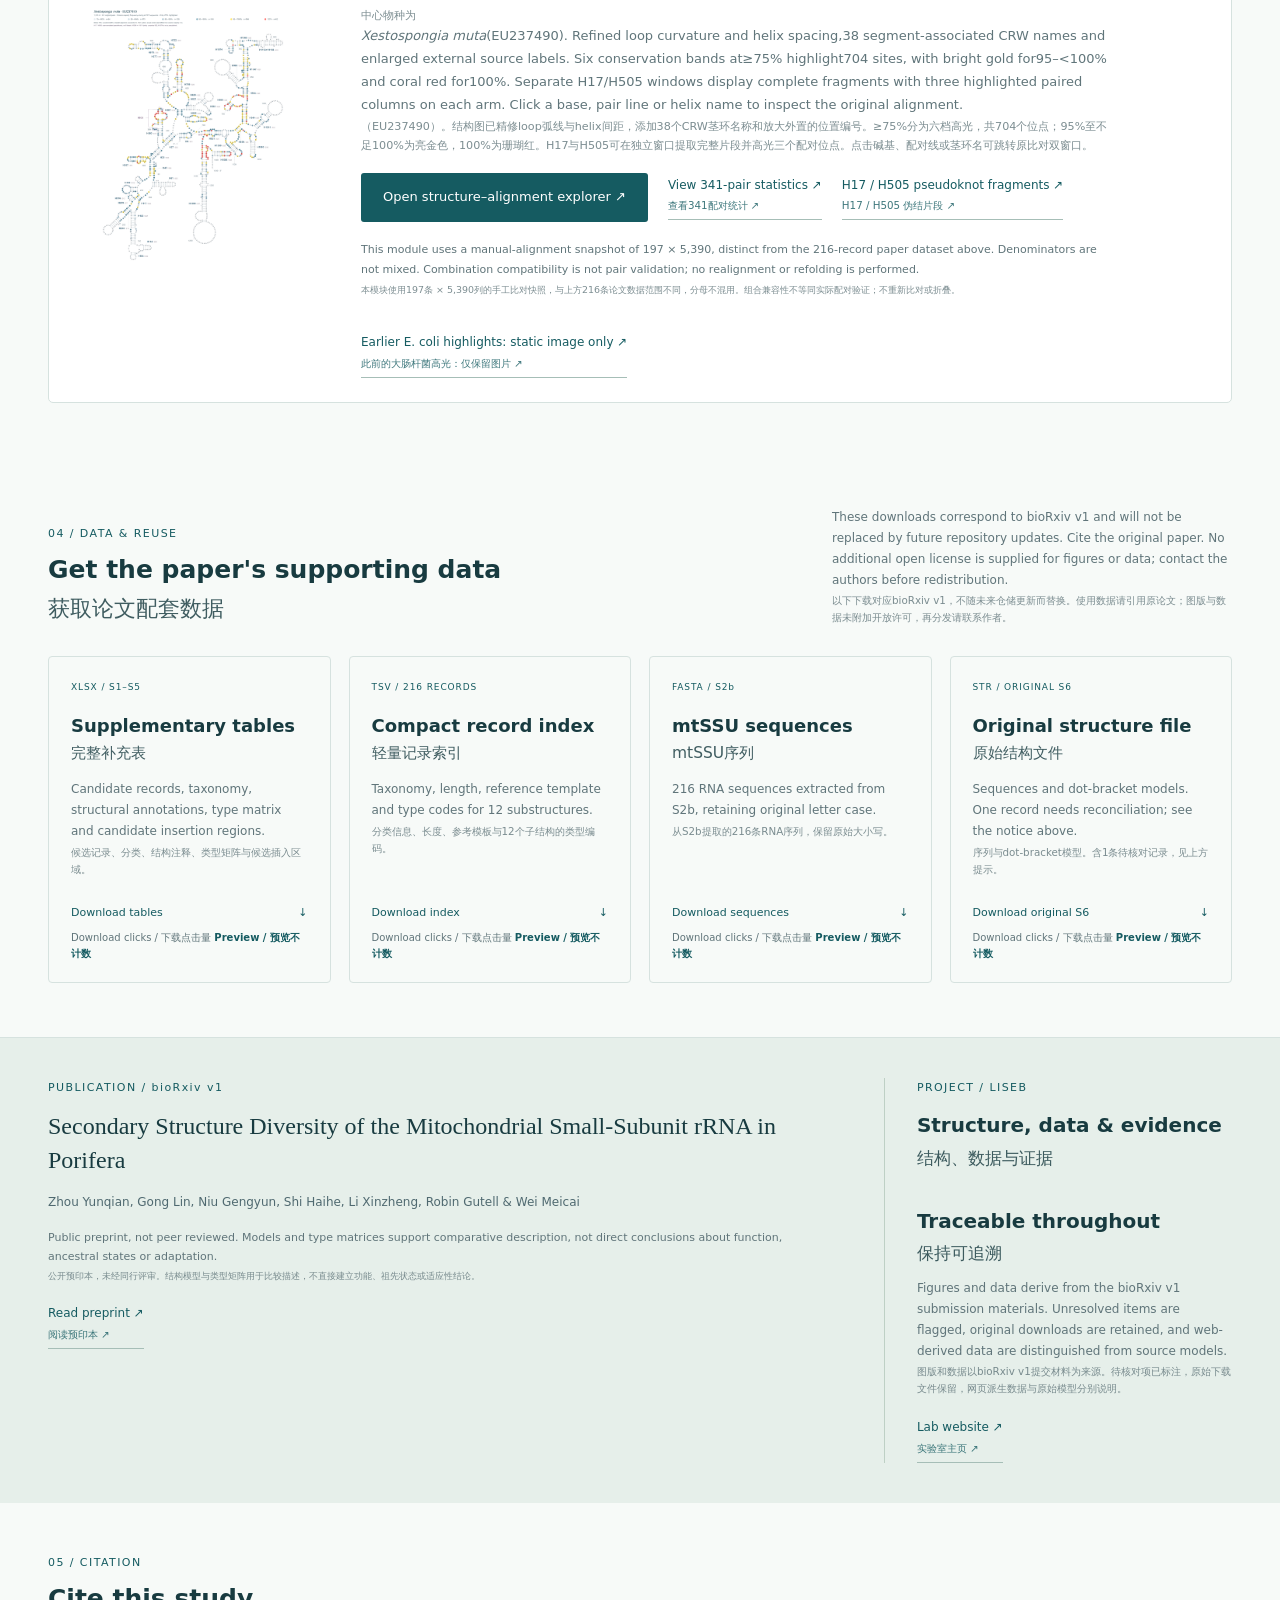
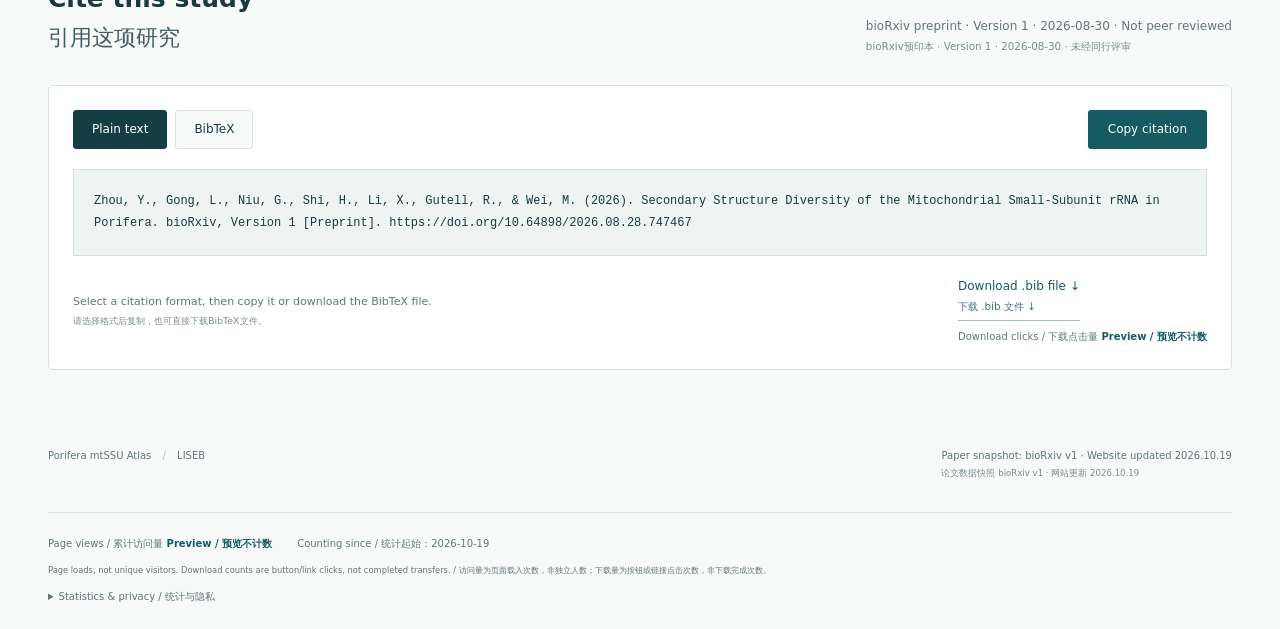
==== commit 61d93744: "Publish approved refined mtSSU layout and whole-fragment H17/H505 pseudoknot viewer" ====
--- a/index.html
+++ b/index.html
@@ -110,10 +110,10 @@
     <section class="section wrap pair-atlas-entry" id="pair-atlas" aria-labelledby="pair-atlas-title">
       <div class="section-heading"><div><p class="eyebrow">NEW / PAIRED-COLUMN EXPLORER</p><h2 id="pair-atlas-title">从中心结构，回到原始比对</h2></div><p>EU237490 · 341个模板配对 · 双向点击联动</p></div>
       <div class="pair-atlas-entry-layout">
-        <figure><a href="pair-atlas/" aria-label="打开EU237490结构与比对联动"><img src="pair-atlas/EU237490_CRW_conservation.png?v=20261019-local-v2" alt="EU237490自身1310个碱基和341个配对，青绿为100%一致、金黄为95%至不足100%一致" loading="lazy"></a></figure>
+        <figure><a href="pair-atlas/" aria-label="打开EU237490结构与比对联动"><img src="pair-atlas/EU237490_CRW_conservation.png?v=20261019-refined-pk-v1" alt="EU237490的1310个碱基、341个原配对与额外伪结；≥75%分档，95%至不足100%亮金色，100%珊瑚红" loading="lazy"></a></figure>
         <div><h3>341对 → 682个原矩阵列 → 197条序列</h3>
-          <p>中心物种为<i>Xestospongia muta</i>（EU237490）。结构图已精修loop弧线与helix间距，添加38个CRW茎环名称和放大外置的位置编号。青绿高光62个完全一致位点，金黄高光额外166个≥95%一致位点。点击碱基、配对线或茎环名可跳转原比对双窗口。</p>
-          <div class="pair-atlas-entry-actions"><a class="button primary" href="pair-atlas/">打开结构—比对联动 ↗</a><a class="text-link" href="pair-atlas/#pairs">查看341配对统计 ↗</a></div>
+          <p>中心物种为<i>Xestospongia muta</i>（EU237490）。结构图已精修loop弧线与helix间距，添加38个CRW茎环名称和放大外置的位置编号。≥75%分为六档高光，共704个位点；95%至不足100%为亮金色，100%为珊瑚红。H17与H505可在独立窗口提取完整片段并高光三个配对位点。点击碱基、配对线或茎环名可跳转原比对双窗口。</p>
+          <div class="pair-atlas-entry-actions"><a class="button primary" href="pair-atlas/">打开结构—比对联动 ↗</a><a class="text-link" href="pair-atlas/#pairs">查看341配对统计 ↗</a><a class="text-link" href="pair-atlas/pseudoknot_viewer.html?helix=H17" target="_blank" rel="noopener">H17 / H505 伪结片段 ↗</a></div>
           <p class="quiet">本模块使用197条 × 5,390列的手工比对快照，与上方216条论文数据范围不同，分母不混用。组合兼容性不等同实际配对验证；不重新比对或折叠。</p>
           <p class="quiet"><a class="text-link" href="pair-atlas/ecoli_highlights_static.png" target="_blank">此前的大肠杆菌高光：仅保留图片 ↗</a></p>
         </div>
@@ -153,5 +153,5 @@
 
   <dialog id="figure-dialog" class="figure-dialog" aria-labelledby="figure-modal-title"><div class="modal-toolbar"><h2 id="figure-modal-title">科研图版</h2><div class="zoom-controls"><button type="button" id="zoom-out" aria-label="缩小图版">−</button><output id="zoom-label">100%</output><button type="button" id="zoom-in" aria-label="放大图版">＋</button><button type="button" id="zoom-reset">适应窗口</button></div><button type="button" class="close-button" data-close="figure-dialog" aria-label="关闭图版">×</button></div><div class="zoom-viewport" id="zoom-viewport"><img id="modal-figure" src="assets/figure-1.png" alt="当前科研图版"></div><p class="modal-footnote">可放大并滚动查看细节；按Esc关闭。</p></dialog>
   <dialog id="record-dialog" class="record-dialog" aria-labelledby="record-title"><div class="modal-toolbar"><div><p class="eyebrow" id="record-accession"></p><h2 id="record-title"></h2></div><button type="button" class="close-button" data-close="record-dialog" aria-label="关闭记录">×</button></div><div class="record-content" id="record-content"></div></dialog>
-<dialog id="substructure-dialog" class="figure-dialog" aria-labelledby="substructure-modal-title"><div class="modal-toolbar"><h2 id="substructure-modal-title">子结构类型示意</h2><div class="zoom-controls"><button type="button" id="substructure-zoom-out" aria-label="缩小子结构图">−</button><output id="substructure-zoom-label">100%</output><button type="button" id="substructure-zoom-in" aria-label="放大子结构图">＋</button><button type="button" id="substructure-zoom-reset">适应窗口</button></div><button type="button" class="close-button" id="substructure-close" aria-label="关闭子结构图">×</button></div><div class="zoom-viewport" id="substructure-zoom-viewport"><img id="substructure-modal-image" alt="当前子结构图"></div><p class="modal-footnote" id="substructure-modal-caption"></p></dialog><script src="bilingual.js?v=20261019-bilingual-v2"></script><script src="statistics.js?v=20261019-stats-v1"></script></body>
+<dialog id="substructure-dialog" class="figure-dialog" aria-labelledby="substructure-modal-title"><div class="modal-toolbar"><h2 id="substructure-modal-title">子结构类型示意</h2><div class="zoom-controls"><button type="button" id="substructure-zoom-out" aria-label="缩小子结构图">−</button><output id="substructure-zoom-label">100%</output><button type="button" id="substructure-zoom-in" aria-label="放大子结构图">＋</button><button type="button" id="substructure-zoom-reset">适应窗口</button></div><button type="button" class="close-button" id="substructure-close" aria-label="关闭子结构图">×</button></div><div class="zoom-viewport" id="substructure-zoom-viewport"><img id="substructure-modal-image" alt="当前子结构图"></div><p class="modal-footnote" id="substructure-modal-caption"></p></dialog><script src="bilingual.js?v=20261019-refined-pk-v1"></script><script src="statistics.js?v=20261019-stats-v1"></script></body>
 </html>
